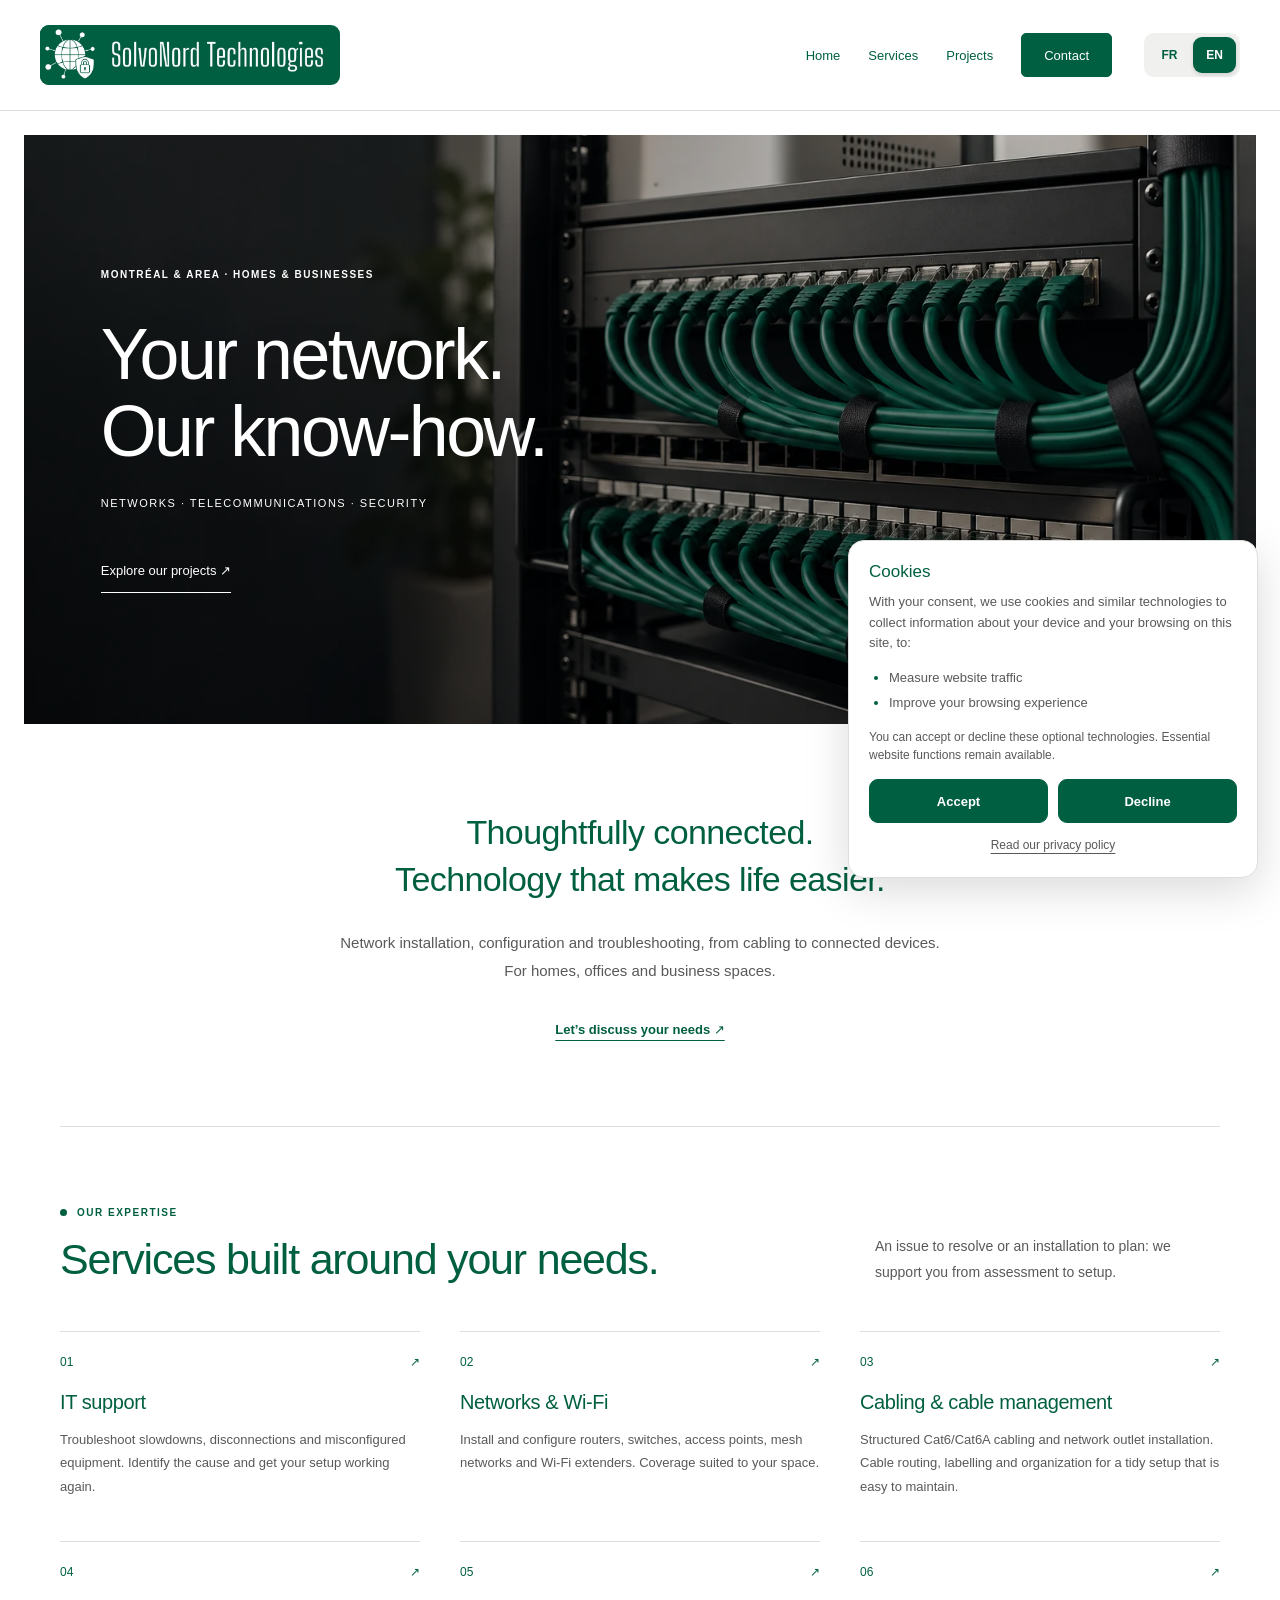
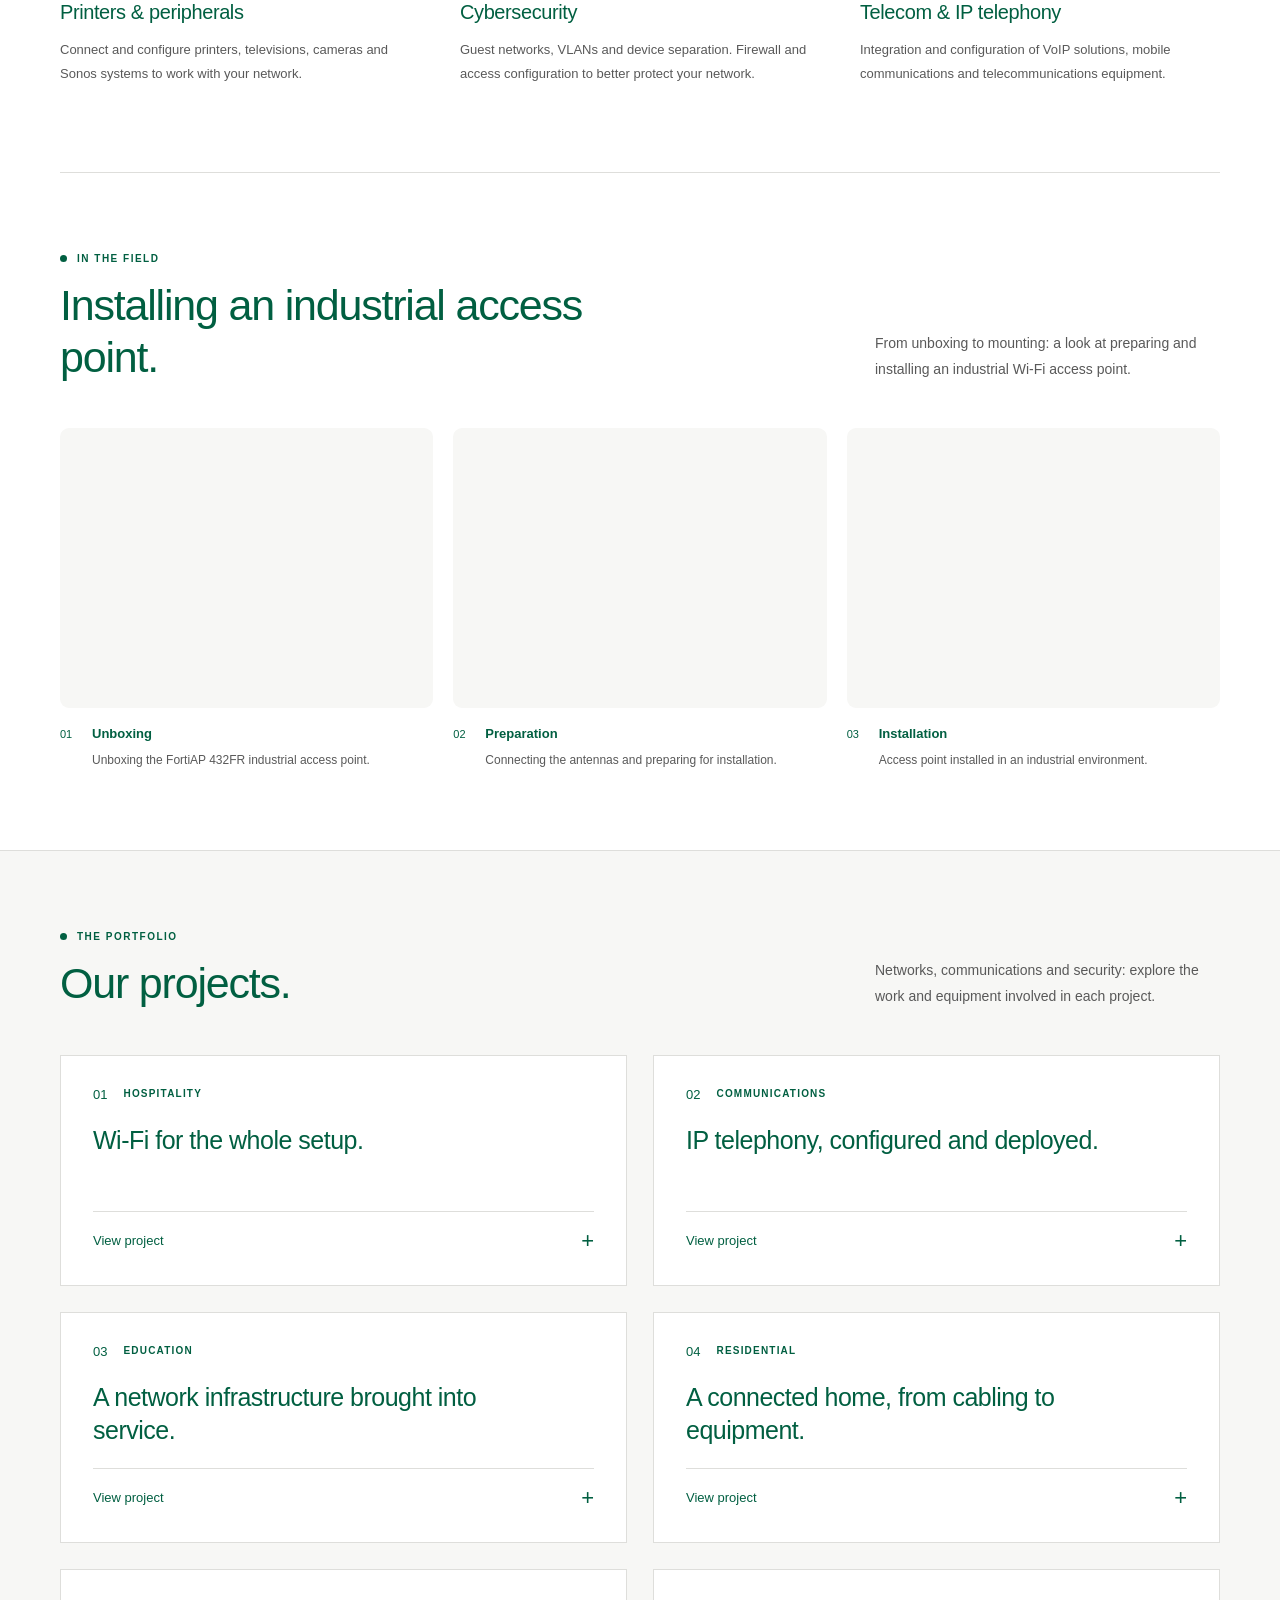
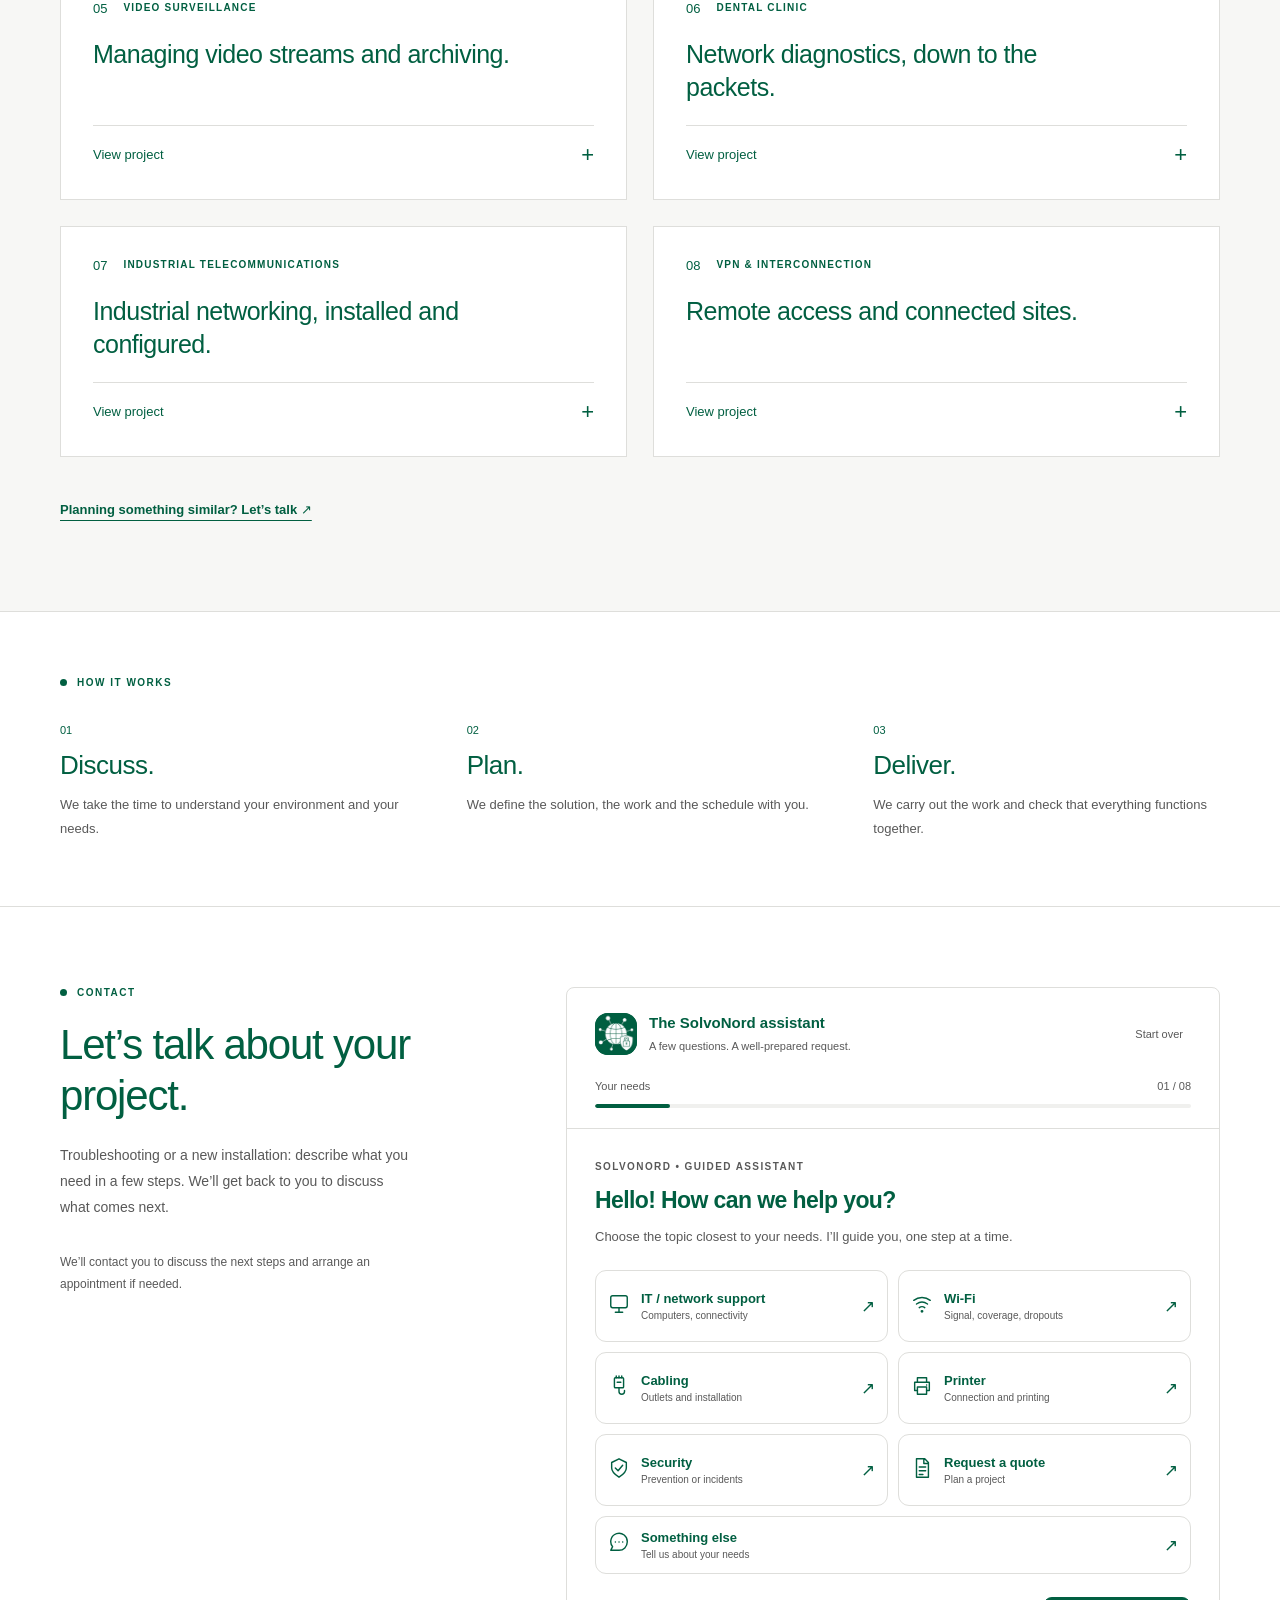
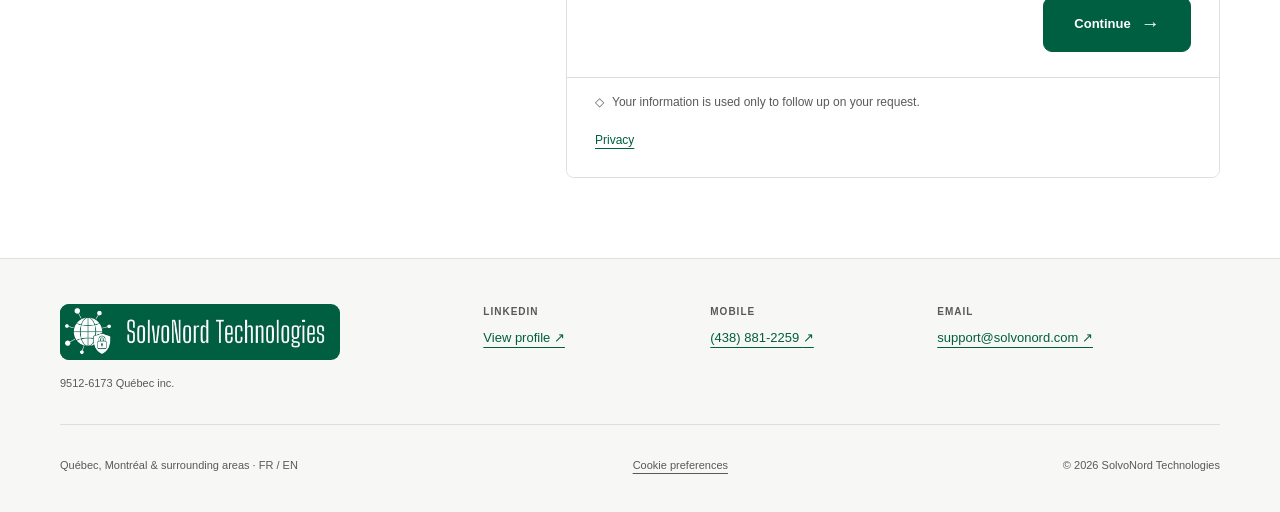
==== index.html @ 84801237 "Use professional contact email and separate industrial field gallery" ====
<!doctype html>
<html lang="fr">
<head>
  <meta charset="utf-8">
  <meta name="viewport" content="width=device-width,initial-scale=1">
  <meta name="google-site-verification" content="FS9iDZBuZJ645nv5tdWnY0nGZkaWifLpgVj2SHTzNkw">
  <meta name="referrer" content="strict-origin-when-cross-origin">
  <meta name="description" content="SolvoNord Technologies : dépannage TI, Wi-Fi, réseaux, câblage et cybersécurité pour particuliers et entreprises à Montréal et dans la région.">
  <meta property="og:title" content="SolvoNord Technologies | Réseaux, télécommunications et sécurité">
  <meta property="og:description" content="Découvrez nos services et nos réalisations, puis préparez votre demande avec notre assistant bilingue.">
  <meta property="og:type" content="website">
  <meta http-equiv="Content-Security-Policy" content="default-src 'self'; script-src 'self' https://static.cloudflareinsights.com/beacon.min.js https://www.googletagmanager.com; style-src 'self'; img-src 'self' blob: data: https://www.googletagmanager.com https://*.google-analytics.com; connect-src https://formspree.io https://formsubmit.co https://cloudflareinsights.com https://www.googletagmanager.com https://*.google-analytics.com; object-src 'none'; base-uri 'self'; form-action 'self' https://formspree.io https://formsubmit.co">
  <title>SolvoNord Technologies | Réseaux, télécommunications et sécurité</title>
  <link rel="icon" href="./assistant/mark.svg?v=20261013-approved" type="image/svg+xml">
  <link rel="stylesheet" href="./assistant/brand.css?v=20261013-unified">
  <link rel="stylesheet" href="./assistant/styles.css?v=20261013-clean-logo">
  <link rel="stylesheet" href="./site.css?v=20261014-field-contact">
  <link rel="stylesheet" href="./analytics.css?v=20261013-privacy">
  <script src="./assistant/config.js?v=20261014-field-contact" defer></script>
  <script src="./assistant/content.js?v=20261014-field-contact" defer></script>
  <script src="./site.js?v=20261014-field-contact" defer></script>
  <script src="./analytics.js?v=20261013-privacy" defer></script>
  <script src="./assistant/app.js?v=20261014-field-contact" defer></script>
</head>
<body class="portfolio-page">
  <a class="site-skip" href="#demande" data-site="skip">Aller à la demande d’aide</a>
  <header class="site-header">
    <div class="header-inner">
      <a class="brand" href="#accueil" aria-label="SolvoNord Technologies"><img class="brand-artwork" src="./assistant/solvonord-logo-horizontal.svg?v=20261013-green" alt="" width="600" height="120"></a>
      <nav class="site-nav" aria-label="Navigation principale / Main navigation"><a href="#accueil" data-site="navHome">Accueil</a><a href="#services" data-site="navServices">Services</a><a href="#projets" data-site="navProjects">Réalisations</a><a href="#demande" class="nav-request" data-site="navContact">Contact</a></nav>
      <nav class="language-picker" aria-label="Langue / Language"><button type="button" class="lang" data-lang="fr" lang="fr" aria-label="Français">FR</button><button type="button" class="lang" data-lang="en" lang="en" aria-label="English">EN</button></nav>
    </div>
  </header>
  <main>
    <section id="accueil" class="site-hero" aria-labelledby="hero-title">
      <img class="hero-image" src="./assets/network-hero.webp" alt="" width="1536" height="1024" fetchpriority="high">
      <div class="hero-copy">
        <span class="eyebrow" data-site="heroEyebrow">MONTRÉAL ET RÉGION · PARTICULIERS ET ENTREPRISES</span>
        <h1 id="hero-title"><span data-site="heroTitle">Votre réseau.</span><em data-site="heroAccent">Notre savoir-faire.</em></h1>
        <p class="hero-signature" data-site="heroSignature">RÉSEAUX · TÉLÉCOMMUNICATIONS · SÉCURITÉ</p>
        <a href="#projets" class="hero-link" data-site="heroPortfolio">Découvrir nos réalisations ↗</a>
      </div>
      <span class="hero-caption" data-site="heroIllustration">Visuel d’illustration</span>
    </section>
    <section class="intro-section site-container" aria-label="SolvoNord Technologies">
      <p class="intro-lead" data-site="introLead"></p>
      <p class="intro-description" data-site="heroDescription"></p>
      <a href="#demande" class="portfolio-link" data-site="heroRequest">Discutons de votre besoin ↗</a>
    </section>
    <section id="services" class="site-container content-section">
      <div class="section-intro"><div><span class="eyebrow" data-site="servicesEyebrow">NOS SERVICES</span><h2 data-site="servicesTitle">Les bons services.
Au bon endroit.</h2></div><p data-site="servicesIntro">Maison, bureau, commerce, restaurant ou Airbnb : nous adaptons le réseau à votre espace et à vos usages. Dépannage ponctuel, câblage ou nouvelle installation, définissons ensemble les travaux utiles.</p></div>
      <div id="service-cards" class="service-grid"></div>
    </section>
    <section id="sur-le-terrain" class="field-section site-container content-section" aria-labelledby="field-title">
      <div class="section-intro"><div><span class="eyebrow" data-site="fieldEyebrow">SUR LE TERRAIN</span><h2 id="field-title" data-site="fieldTitle">Installation d’un point d’accès industriel.</h2></div><p data-site="fieldIntro">Du déballage à la pose : un aperçu de la préparation et de l’installation d’un point d’accès Wi-Fi industriel.</p></div>
      <div id="field-photos" class="project-gallery-grid"></div>
    </section>
    <section id="projets" class="projects-section"><div class="site-container content-section">
      <div class="section-intro"><div><span class="eyebrow" data-site="projectsEyebrow">LE PORTFOLIO</span><h2 data-site="projectsTitle">Du concret, sur le terrain.</h2></div><p data-site="projectsIntro">Des réalisations en réseaux, télécommunications, vidéosurveillance et sécurité. De l’analyse du trafic à la mise en service des équipements, une expertise appliquée sur le terrain.</p></div>
      <div id="project-cards" class="project-grid"></div>
      <a href="#demande" class="portfolio-link project-cta" data-site="projectCta">Vous avez un projet similaire? Parlons-en ↗</a>
    </div></section>
    <section class="approach-section"><div class="site-container"><span class="eyebrow" data-site="approachEyebrow">COMMENT ÇA SE PASSE</span><div class="approach-grid"><div><span>01</span><h3 data-site="approach1Title">Comprendre votre besoin.</h3><p data-site="approach1Text">Un problème à résoudre ou un projet à préparer : décrivez votre environnement, vos usages et vos priorités.</p></div><div><span>02</span><h3 data-site="approach2Title">Définir la solution.</h3><p data-site="approach2Text">Nous précisons les travaux, les équipements et les disponibilités. Vous connaissez le périmètre avant de donner votre accord.</p></div><div><span>03</span><h3 data-site="approach3Title">Réaliser et vérifier.</h3><p data-site="approach3Text">Installation, configuration ou dépannage : nous réalisons l’intervention et vérifions le fonctionnement avec vous.</p></div></div></div></section>
    <section id="demande" class="site-container content-section request-layout">
      <aside class="request-intro"><span class="eyebrow" data-site="requestEyebrow">COMMENÇONS PAR VOTRE BESOIN</span><h2 data-site="requestTitle">Un problème à régler?
Un projet à concrétiser?</h2><p data-site="requestText">Décrivez-nous la situation. L’assistant vous aide à préparer une demande claire, puis nous vous contactons pour discuter de la suite.</p><p class="request-disclosure" data-site="requestDisclosure">Nous vous contacterons pour convenir de la suite et, au besoin, d’un rendez-vous.</p></aside>
          <section class="assistant" aria-labelledby="assistant-title">
      <div class="assistant-head"><div class="avatar" aria-hidden="true"><img src="./assistant/mark.svg?v=20261013-approved" alt="" width="42" height="42"></div><div><h2 id="assistant-title" data-t="assistantTitle"></h2><p data-t="assistantSub"></p></div><button type="button" id="reset" class="text-button" data-t="reset"></button></div>
      <div class="progress-area"><div class="progress-text"><span id="step-label"></span><span id="step-count"></span></div><progress id="progress" max="8" value="1"></progress></div>
      <div class="conversation">
        <div id="history"></div>
        <div class="bot-message"><span class="bot-label" data-t="botLabel"></span><h3 id="question" tabindex="-1"></h3><p id="hint"></p></div>
        <p id="status" role="status" class="status" hidden></p>
        <div id="submission-success" class="submission-success" role="region" aria-labelledby="question" hidden></div>
        <form id="intake" novalidate>
          <div class="honey" aria-hidden="true"><label for="website">Website</label><input id="website" name="_gotcha" type="text" autocomplete="off" tabindex="-1"></div>
          <div id="fields"></div>
          <p id="error" role="alert" class="error" hidden></p>
          <div id="navigation" class="navigation"><button id="back" type="button" class="secondary" data-t="back"></button><button id="next" type="submit" class="primary" data-t="next"></button></div>
        </form>
      </div>
      <div class="assistant-foot"><p class="assistant-foot-note"><span aria-hidden="true">◇</span><span data-t="safety"></span></p><div class="assistant-foot-links"><button type="button" id="privacy-button" data-t="privacy"></button></div></div>
    </section>

    </section>
  </main>
  <footer id="contact" class="site-footer"><div class="site-container">
    <div class="footer-main">
      <div class="footer-identity"><a class="brand brand-full" href="#accueil" aria-label="SolvoNord Technologies"><img class="brand-artwork" src="./assistant/solvonord-logo-horizontal.svg?v=20261013-green" alt="" width="600" height="120" loading="lazy"></a><span class="company-name">9512-6173 Québec inc.</span></div>
      <address class="footer-contacts">
        <a class="footer-contact" href="https://linkedin.com/in/abdoul-mazide-balde-05a909140" target="_blank" rel="noopener noreferrer"><span class="footer-label">LinkedIn</span><span class="footer-value" data-site="footerLinkedin">Voir le profil ↗</span></a>
        <a class="footer-contact" href="tel:+14388812259"><span class="footer-label" data-site="phoneLabel">Cellulaire</span><span class="footer-value">(438) 881-2259 <span aria-hidden="true">↗</span></span></a>
        <a class="footer-contact" href="mailto:support@solvonord.com"><span class="footer-label" data-site="emailLabel">Courriel</span><span class="footer-value">support@solvonord.com <span aria-hidden="true">↗</span></span></a>
      </address>
    </div>
    <div class="footer-meta"><span data-site="footerLocation">Québec, Montréal et environs · FR / EN</span><button type="button" class="analytics-settings" data-analytics-settings data-analytics-copy="settings">Préférences des cookies</button><span>© 2026 SolvoNord Technologies</span></div>
  </div></footer>
    <dialog id="privacy-dialog" aria-labelledby="privacy-title"><div class="dialog-inner"><h2 id="privacy-title" tabindex="-1" autofocus data-t="privacyTitle"></h2><p data-t="privacyBody"></p><p data-t="privacyPhotos"></p><p data-t="privacyService"></p><p data-t="privacyAnalytics"></p><div class="analytics-info"><h3 data-analytics-copy="policyTitle"></h3><p data-analytics-copy="definition"></p><p data-analytics-copy="detail"></p><p data-analytics-copy="preference"></p><p data-analytics-copy="storage"></p><p><a href="https://policies.google.com/technologies/partner-sites" target="_blank" rel="noopener noreferrer" data-analytics-copy="learn"></a></p><p id="analytics-preference-status"></p><button type="button" class="analytics-settings" data-analytics-settings data-analytics-copy="settings"></button></div><p><span data-t="privacyContactIntro"></span> <a href="mailto:support@solvonord.com" data-t="privacyContactLink"></a>.</p><form method="dialog"><button class="primary" data-t="close"></button></form></div></dialog>
  <section id="analytics-choice" class="analytics-choice" aria-labelledby="analytics-choice-title" hidden><h2 id="analytics-choice-title" tabindex="-1" data-analytics-copy="title"></h2><p data-analytics-copy="text"></p><ul><li data-analytics-copy="purposeTraffic"></li><li data-analytics-copy="purposeExperience"></li></ul><p class="analytics-essential" data-analytics-copy="essential"></p><div class="analytics-actions"><button type="button" id="analytics-accept" data-analytics-copy="accept"></button><button type="button" id="analytics-decline" data-analytics-copy="decline"></button></div><button type="button" class="analytics-more" data-analytics-details data-analytics-copy="more"></button></section>
  <dialog id="project-photo-dialog" class="photo-dialog" aria-labelledby="photo-dialog-title">
    <div class="photo-toolbar"><h2 id="photo-dialog-title"></h2><button id="photo-close" type="button" class="secondary" autofocus data-site="photoClose">Fermer</button></div>
    <figure class="photo-view"><img id="photo-view-image" alt=""><figcaption id="photo-view-caption" aria-live="polite"></figcaption></figure>
    <div class="photo-controls"><button id="photo-previous" type="button" class="secondary"><span aria-hidden="true">←</span><span data-site="photoPrevious">Photo précédente</span></button><span id="photo-position"></span><button id="photo-next" type="button" class="secondary"><span data-site="photoNext">Photo suivante</span><span aria-hidden="true">→</span></button></div>
  </dialog>
  <dialog id="reset-dialog" aria-labelledby="reset-title"><div class="dialog-inner"><h2 id="reset-title" data-t="resetTitle"></h2><p data-t="resetBody"></p><div class="navigation"><button id="cancel-reset" class="secondary" data-t="cancel"></button><button id="confirm-reset" class="primary" data-t="erase"></button></div></div></dialog>
  <noscript><p>JavaScript est nécessaire pour l’assistant. / The assistant requires JavaScript. <a href="mailto:support@solvonord.com">support@solvonord.com</a></p></noscript>
  <!-- Public Web Analytics site identifier; not an API key. No form events are tracked. -->
  <script type="module" src="https://static.cloudflareinsights.com/beacon.min.js" data-cf-beacon='{"token":"0617530c085b4f9b97e6f3a32222e96b","spa":false}'></script>
</body>
</html>
---- assistant/brand.css ----
/* SolvoNord's shared palette. All solid brand accents use this one green. */
:root,:host {
  --brand: #015f41;
  --ink: var(--brand);
  --accent: #fff;
  --on-brand: #fff;
  --paper: #f7f7f5;
  --surface: #fff;
  --surface-soft: #f0f0ee;
  --muted: #595959;
  --line: #dededb;
  --field-border: #8b8b86;
  --line-on-brand: rgb(255 255 255 / 28%);
  --danger: #a32222;
}
---- assistant/styles.css ----
@charset "UTF-8";
:root{color-scheme:light;font-family:Inter,"Segoe UI",Arial,sans-serif;color:var(--ink);background:var(--paper);font-synthesis:none}
*{box-sizing:border-box}body{margin:0}button,input,textarea,select{font:inherit}button,a,input,textarea,select{-webkit-tap-highlight-color:transparent}button{cursor:pointer}button:disabled{cursor:not-allowed;opacity:.62}a{color:inherit;text-underline-offset:4px}button:focus-visible,a:focus-visible,input:focus-visible,textarea:focus-visible,select:focus-visible,summary:focus-visible{outline:3px solid var(--brand);outline-offset:4px}button{touch-action:manipulation}button,input,select{min-height:44px}button{border-radius:9px}p{line-height:1.65}.skip{position:fixed;top:-100px;left:12px;background:white;padding:14px;z-index:99}.skip:focus{top:10px}.topbar{max-width:1320px;margin:auto;padding:27px 44px;display:flex;align-items:center;justify-content:space-between;border-bottom:1px solid var(--line)}.brand{display:flex;gap:10px;text-decoration:none;font-size:24px;font-weight:750;line-height:1}.brand-light{font-weight:450}.brand small{display:block;font-size:9px;letter-spacing:3.3px;margin-top:7px;font-weight:600}.top-actions{display:flex;align-items:center;gap:24px}.demo-label{font-size:11px;letter-spacing:1.2px;text-transform:uppercase;color:var(--muted)}nav{display:flex;gap:2px;padding:4px;background:var(--surface-soft);border-radius:10px}.lang{background:none;border:0;min-width:43px;min-height:36px;font-size:12px;font-weight:700}.lang[aria-pressed=true]{background:var(--ink);color:white;box-shadow:0 2px 4px #00000022}.layout{max-width:1220px;display:grid;grid-template-columns:.86fr 1.14fr;gap:86px;margin:66px auto 60px;padding:0 34px;align-items:start}.intro{padding-top:24px;position:sticky;top:36px}.eyebrow{display:flex;align-items:center;gap:10px;font-size:11px;font-weight:750;letter-spacing:1.8px;text-transform:uppercase}.eyebrow:before{content:"";width:7px;height:7px;border-radius:50%;background:var(--brand)}h1{font-size:clamp(38px,4.4vw,60px);line-height:1.08;font-weight:540;letter-spacing:-2.7px;margin:26px 0 24px;max-width:470px}.lead{font-size:16px;color:var(--muted);max-width:370px;margin:0 0 34px}.process{margin:24px 0 34px}.process>div{display:flex;align-items:center;gap:14px;margin:15px 0}.process span{font-size:11px;font-weight:650;border:1px solid var(--line);width:29px;height:29px;border-radius:50%;display:grid;place-items:center}.process p{margin:0;font-size:14px}.contact-card{display:flex;gap:15px;align-items:center;border-top:1px solid var(--line);padding-top:26px;max-width:345px}.contact-card strong{display:block;font-size:13px;font-weight:600;margin-bottom:8px}.contact-card a{font-size:15px}.mail-symbol{font-size:25px;background:var(--surface-soft);width:45px;height:45px;display:grid;place-items:center;border-radius:11px}.intro-foot{font-size:12px;color:var(--muted);max-width:350px;margin-top:30px}.assistant{background:#fff;border:1px solid var(--line);border-radius:20px;box-shadow:0 18px 56px #00000014;min-width:0;overflow:hidden}.assistant-head{display:flex;gap:12px;padding:24px 28px;align-items:center}.avatar{background:var(--ink);color:var(--accent);width:42px;height:42px;flex-shrink:0;border-radius:13px;display:grid;place-items:center;font-size:22px;position:relative}.assistant-head h2{font-size:15px;margin:0 0 4px;font-weight:650}.assistant-head p{font-size:11px;color:var(--muted);margin:0}.text-button{background:none;border:0;padding:8px;color:var(--muted);font-size:11px;margin-left:auto;white-space:nowrap}.text-button:hover{text-decoration:underline}.progress-area{padding:0 28px 20px;border-bottom:1px solid var(--line)}.progress-text{display:flex;justify-content:space-between;gap:15px;font-size:11px;color:var(--muted);margin-bottom:12px}progress{display:block;width:100%;height:4px;border:0;background:var(--surface-soft);border-radius:10px;overflow:hidden}progress::-webkit-progress-bar{background:var(--surface-soft)}progress::-webkit-progress-value{background:var(--brand);border-radius:10px}progress::-moz-progress-bar{background:var(--brand)}.conversation{padding:27px 28px 25px}.bot-label{font-size:10px;font-weight:750;letter-spacing:1.4px;text-transform:uppercase;color:var(--muted)}.bot-message h3{font-size:23px;letter-spacing:-.6px;line-height:1.28;font-weight:600;margin:12px 0 10px}.bot-message h3:focus{outline:none}.bot-message p{font-size:13px;color:var(--muted);margin:0 0 23px;white-space:pre-line}.services{display:grid;grid-template-columns:1fr 1fr;gap:10px}.service{display:flex;align-items:center;text-align:left;gap:11px;padding:13px 12px;border:1px solid var(--line);background:#fff;min-height:72px;border-radius:11px;color:var(--ink);transition:background .15s,border-color .15s}.service:hover{background:var(--surface);border-color:var(--brand)}.service[aria-pressed=true]{border-color:var(--brand);background:var(--surface-soft);box-shadow:inset 0 0 0 1px var(--brand)}.service:last-child{grid-column:1/-1;min-height:54px}.service svg{width:22px;height:22px;flex-shrink:0;stroke:currentColor;stroke-width:1.55;fill:none;stroke-linecap:round;stroke-linejoin:round}.service strong{display:block;font-size:13px;font-weight:620}.service small{font-size:10px;color:var(--muted);display:block;margin-top:4px}.service .arrow{margin-left:auto;font-size:17px;color:var(--brand)}.navigation{display:flex;gap:12px;margin-top:23px;justify-content:space-between}.primary,.secondary{padding:13px 19px;font-size:13px;font-weight:650;border:1px solid var(--ink);display:inline-flex;align-items:center;justify-content:center;text-decoration:none;gap:10px;min-height:46px;line-height:1.4}.primary{background:var(--ink);color:white}.primary:hover{background:var(--brand)}.secondary{background:white;color:var(--ink);border-color:var(--line)}.secondary:hover{background:var(--surface)}#next{margin-left:auto;min-width:148px}#next:after{content:"→";font-size:19px}#back:before{content:"←"}#back[hidden]{display:none}.assistant-foot{background:var(--surface);border-top:1px solid var(--line);display:flex;align-items:center;gap:8px;flex-wrap:wrap;padding:15px 28px;font-size:10px;color:var(--muted);line-height:1.5}.page-footer{max-width:1232px;margin:0 auto;padding:24px 34px;border-top:1px solid var(--line);display:flex;gap:22px;flex-wrap:wrap;justify-content:space-between;font-size:11px;color:var(--muted)}.field{display:block;margin:0 0 20px}.field>span,.field>label{display:block;font-size:13px;font-weight:600;margin-bottom:8px}.field input,.field textarea,.field select{display:block;width:100%;border:1px solid var(--field-border);border-radius:8px;padding:12px;background:#fff;color:var(--ink);font-size:14px;line-height:1.5}.field textarea{resize:vertical;min-height:116px}.field input::placeholder,.field textarea::placeholder{color:var(--muted)}.field small{display:block;color:var(--muted);font-size:11px;line-height:1.5;margin-top:6px}.field [aria-invalid=true]{border:2px solid var(--danger)}.two-col{display:grid;grid-template-columns:1fr 1fr;gap:14px}.note{background:var(--surface-soft);padding:13px 15px;font-size:12px;line-height:1.6;border-radius:9px;margin:16px 0}.error{color:var(--danger);font-size:13px;line-height:1.6;background:#fff1ef;padding:12px;border-radius:7px}.status{background:var(--surface-soft);padding:14px;border-radius:9px;font-size:13px;white-space:pre-line}.history-details{margin-bottom:23px;border-bottom:1px solid var(--line);padding-bottom:14px}.history-details summary{cursor:pointer;font-size:12px;color:var(--muted);min-height:30px}.history-entry{font-size:12px;line-height:1.5;overflow-wrap:anywhere;background:var(--surface);padding:10px 12px;border-radius:9px;margin-top:8px}.history-entry strong{display:block;font-size:10px;letter-spacing:.5px;text-transform:uppercase;margin-bottom:3px}.check{display:flex;align-items:flex-start;gap:11px;font-size:12px;line-height:1.6;margin:18px 0}.check input{width:18px;height:18px;min-height:18px;flex-shrink:0;accent-color:var(--ink);margin:3px 0 0}.review-actions{display:grid;gap:10px}.review-actions button{width:100%}.review-actions .small-actions{display:grid;grid-template-columns:1fr 1fr;gap:10px}.review-text{min-height:290px!important;font-size:12px!important}.photos{display:flex;gap:12px;flex-wrap:wrap;margin-bottom:18px}.photo{position:relative;width:100px;margin:0}.photo img{width:100px;height:78px;object-fit:cover;border-radius:7px}.photo figcaption{overflow-wrap:anywhere;font-size:10px}.photo button{font-size:11px;width:100%;min-height:30px;background:white;border:1px solid var(--line);margin-top:5px}.honey{display:none!important}dialog{border:1px solid var(--line);border-radius:17px;max-width:540px;width:calc(100% - 32px);padding:0;color:var(--ink);box-shadow:0 24px 70px #0003}dialog::backdrop{background:#00000070}.dialog-inner{padding:28px}.dialog-inner h2{font-size:24px;letter-spacing:-.5px}.dialog-inner p{font-size:14px}.dialog-inner form{margin-top:24px}.embedded .topbar,.embedded .intro,.embedded .page-footer{display:none}.embedded .layout{display:block;max-width:none;margin:0;padding:0}.embedded .assistant{border:0;border-radius:0;box-shadow:none}.embedded .assistant-head{padding-top:18px}.embedded .conversation{padding-top:22px}[hidden]{display:none!important}
@media(max-width:1000px){.layout{gap:40px;margin-top:44px;grid-template-columns:.82fr 1.18fr}.topbar{padding:24px 34px}h1{font-size:45px}.assistant-head,.conversation{padding-left:22px;padding-right:22px}.progress-area{padding-left:22px;padding-right:22px}}
@media(max-width:760px){.topbar{padding:20px}.demo-label{display:none}.layout{display:block;margin:30px auto;padding:0 18px;max-width:620px}.intro{position:static;padding:0}.eyebrow{font-size:10px}h1{font-size:39px;letter-spacing:-1.8px;max-width:420px;margin:18px 0 14px}.lead{font-size:14px;max-width:100%;margin-bottom:22px}.process,.intro-foot{display:none}.contact-card{border:0;padding:0;margin:0 0 26px;max-width:100%}.contact-card strong{font-size:11px}.contact-card a{font-size:13px}.mail-symbol{width:36px;height:36px;font-size:22px}.assistant{border-radius:15px}.assistant-head{padding:20px}.conversation{padding:23px 20px}.assistant-foot{padding:13px 20px}.page-footer{padding:22px 20px;gap:15px;font-size:10px}.bot-message h3{font-size:22px}.services{gap:8px}.service{padding:12px 10px;gap:9px}.service strong{font-size:12px}.service small{font-size:10px}.service .arrow{display:none}.top-actions{gap:8px}}
@media(max-width:370px){.two-col{grid-template-columns:1fr;gap:0}.service{gap:6px;padding:10px 7px}.service svg{width:18px}.assistant-head{gap:8px}.text-button{font-size:10px}.conversation{padding:20px 15px}.assistant-head h2{font-size:14px}}
.embedded .topbar{display:flex;padding:8px 20px;justify-content:flex-end;border-bottom:1px solid var(--line)}.embedded .topbar .brand,.embedded .topbar .demo-label{display:none}.embedded .lang{min-height:36px}
.assistant-foot{font-size:12px}
@media(prefers-reduced-motion:reduce){*,*::before,*::after{scroll-behavior:auto!important;transition:none!important}}

/* Submission receipt stays separate from the editable form. */
.submission-success{border:1px solid var(--line);background:var(--surface-soft);border-radius:14px;padding:24px;overflow-wrap:anywhere}.success-mark{display:grid;place-items:center;width:54px;height:54px;border-radius:50%;background:var(--brand);color:#fff;font-size:30px;margin-bottom:18px}.success-message{font-size:16px;font-weight:600;line-height:1.6}.success-detail,.success-photos{font-size:13px;line-height:1.7}.request-reference{display:flex;flex-direction:column;gap:5px;background:#fff;border:1px solid var(--line);border-radius:8px;padding:13px;font-size:12px}.request-reference strong{font-size:16px;letter-spacing:.4px}.submitted-summary{margin:22px 0;font-size:13px}.submitted-summary summary{cursor:pointer;min-height:36px}.submitted-summary pre{white-space:pre-wrap;overflow-wrap:anywhere;font:inherit;background:white;padding:14px;border-radius:8px}.status-uncertain{background:#fff4dc;color:#664b10}#status{scroll-margin-top:170px}.success-photos .secondary,#new-request{width:100%}.success-photos{margin:18px 0}.submission-success .note{background:#fff}button:disabled{cursor:default;opacity:.65}
.summary-utilities{font-size:12px;margin-top:8px}.summary-utilities>summary{cursor:pointer;padding:10px 0;color:var(--muted)}.summary-utilities .small-actions{margin-top:8px}

/* Keep contact links on one shared baseline with equal touch targets. */
.assistant-foot{display:block;font-size:12px}.assistant-foot-note{display:flex;align-items:flex-start;gap:8px;margin:0;line-height:1.6}.assistant-foot-note>span:first-child{flex-shrink:0}.assistant-foot-links{display:flex;align-items:center;flex-wrap:wrap;column-gap:22px;margin-top:6px}.assistant-foot-links>a,.assistant-foot-links>button{display:inline-flex;align-items:center;justify-content:flex-start;min-height:44px;margin:0;padding:0;border:0;border-radius:0;background:none;color:var(--ink);font:inherit;line-height:1.5;text-decoration:underline;text-decoration-thickness:1px;text-underline-offset:4px}


/* Owner-supplied globe and shield artwork. The source pixels stay intact. */
.brand{align-items:center;flex-shrink:0}.brand .brand-artwork{display:block;width:280px;height:auto;max-width:100%;border-radius:9px}.avatar img{display:block;width:42px;height:42px;border-radius:13px}.receipt-header .brand .brand-artwork{width:280px;height:auto}
@media(max-width:600px){.brand .brand-artwork,.receipt-header .brand .brand-artwork{width:200px}.topbar{flex-wrap:wrap;gap:16px}.topbar .top-actions{margin-left:auto}}
@media(max-width:360px){.brand .brand-artwork,.receipt-header .brand .brand-artwork{width:172px}}

/* Preserve one green in normal, selected, focused and hover states. */
.lang{color:var(--brand)}.lang[aria-pressed=true]{color:var(--on-brand)}
.primary:disabled,.analytics-actions button:disabled{opacity:1;background:var(--surface-soft);color:var(--muted);border-color:var(--line);box-shadow:none}
@media(hover:hover){.primary:not(:disabled):hover,.analytics-actions button:not(:disabled):hover{background:var(--brand);box-shadow:0 0 0 2px var(--surface),0 0 0 4px var(--brand)}}
---- site.css ----
@charset "UTF-8";
/* A quieter, editorial layout. The shared brand palette remains in brand.css. */
html{scroll-behavior:smooth;scroll-padding-top:125px}
.portfolio-page{background:var(--surface);color:var(--brand)}
.site-container{width:min(1160px,calc(100% - 80px));margin-inline:auto}
.site-header{position:sticky;top:0;z-index:10;background:var(--surface);border-bottom:1px solid var(--line)}
.header-inner{display:flex;align-items:center;gap:32px;max-width:1440px;margin:auto;padding:25px 40px}
.site-header .brand{margin-right:auto;flex-shrink:0}
.site-header .brand-artwork{width:300px}
.site-nav{display:flex;align-items:center;gap:28px;background:none;padding:0}
.site-nav a{display:inline-flex;align-items:center;min-height:44px;font-size:13px;font-weight:500;text-decoration:none;white-space:nowrap}
.site-nav a:hover{text-decoration:underline;text-underline-offset:6px}
.site-nav .nav-request{background:var(--brand);color:var(--on-brand);border:1px solid var(--brand);padding:10px 22px;border-radius:5px}
.language-picker{flex-shrink:0}
.site-skip{position:fixed;top:0;left:20px;clip-path:inset(100%);width:1px;height:1px;overflow:hidden;z-index:150}
.site-skip:focus{clip-path:none;width:auto;height:auto;background:var(--surface);padding:15px}

.site-hero{position:relative;isolation:isolate;display:flex;align-items:center;min-height:clamp(500px,46vw,690px);width:min(1440px,calc(100% - 48px));margin:24px auto 0;background:var(--brand);overflow:hidden;color:var(--on-brand)}
.hero-image{position:absolute;inset:0;width:100%;height:100%;object-fit:cover;object-position:center 48%;z-index:-2}
.site-hero::after{content:"";position:absolute;inset:0;z-index:-1;background:linear-gradient(90deg,rgb(0 0 0 / 58%),rgb(0 0 0 / 22%) 65%,rgb(0 0 0 / 6%))}
.hero-copy{padding:76px clamp(30px,6vw,90px);width:100%}
.hero-copy .eyebrow{color:var(--on-brand);font-size:10px;letter-spacing:1.7px;line-height:1.8}
.hero-copy .eyebrow::before{display:none}
.hero-copy h1{font-size:clamp(46px,5.6vw,78px);line-height:1.08;letter-spacing:-2.5px;font-weight:400;margin:32px 0 24px;max-width:850px;color:var(--on-brand)}
.hero-copy h1 span,.hero-copy h1 em{display:block;font-style:normal}
.hero-signature{font-size:11px;letter-spacing:1.5px;margin:0 0 35px;line-height:1.8}
.hero-link{display:inline-flex;align-items:center;min-height:44px;color:var(--on-brand);font-size:13px;text-decoration:none;border-bottom:1px solid var(--on-brand)}
.hero-link:hover{text-decoration:underline;text-underline-offset:5px}
.hero-caption{position:absolute;bottom:15px;right:20px;font-size:10px;letter-spacing:.4px;color:white;background:rgb(0 0 0 / 55%);padding:3px 7px;border-radius:3px}
.hero-copy a:focus-visible{outline-color:white}
.intro-section{text-align:center;padding:85px 0 75px;max-width:780px}
.intro-lead{font-size:clamp(25px,3vw,34px);line-height:1.4;letter-spacing:-.6px;white-space:pre-line;margin:0 0 25px}
.intro-description{font-size:15px;line-height:1.85;color:var(--muted);max-width:620px;margin:0 auto 23px}
.portfolio-link{display:inline-flex;align-items:center;min-height:44px;font-size:13px;font-weight:600;text-underline-offset:6px}

.content-section{padding-block:80px}
.portfolio-page h2{font-size:clamp(32px,3.5vw,43px);font-weight:400;line-height:1.2;letter-spacing:-1.2px;margin:16px 0 0}
.section-intro{display:flex;justify-content:space-between;gap:55px;align-items:end;margin-bottom:45px}
.section-intro>div{max-width:620px}
.section-intro>p{font-size:14px;line-height:1.85;color:var(--muted);max-width:345px;margin:0}
.portfolio-page .eyebrow{font-size:10px;font-weight:600;letter-spacing:1.5px}
#services{border-top:1px solid var(--line)}
.service-grid{display:grid;grid-template-columns:repeat(3,minmax(0,1fr));column-gap:40px;row-gap:36px}
.site-service{display:block;min-width:0;text-decoration:none;border-top:1px solid var(--line);padding:23px 0 7px}
.site-service-head{display:flex;align-items:center;justify-content:space-between;font-size:12px}
.site-service h3{font-size:20px;font-weight:500;line-height:1.35;letter-spacing:-.4px;margin:20px 0 12px}
.site-service p{font-size:13px;color:var(--muted);line-height:1.8;margin:0}
.site-service:hover{border-top-color:var(--brand)}
.site-service:hover h3{text-decoration:underline;text-decoration-thickness:1px;text-underline-offset:5px}

.projects-section{background:var(--paper);border-block:1px solid var(--line)}
.project-grid{display:grid;grid-template-columns:repeat(2,minmax(0,1fr));gap:26px;align-items:start}
.project-item{background:var(--surface);border:1px solid var(--line);padding:30px 32px;min-width:0;scroll-margin-top:135px}
.project-top{display:flex;align-items:center;gap:16px}
.project-number{font-size:13px;font-variant-numeric:tabular-nums}
.project-sector{font-size:10px;font-weight:600;letter-spacing:1.2px;line-height:1.6}
.project-item h3{font-size:25px;font-weight:400;line-height:1.3;letter-spacing:-.5px;margin:22px 0;min-height:65px;max-width:440px}
.project-details{font-size:13px}
.project-toggle{display:flex;align-items:center;justify-content:space-between;gap:20px;min-height:44px;cursor:pointer;list-style:none;border-top:1px solid var(--line);padding-top:14px}
.project-toggle::-webkit-details-marker{display:none}
.project-toggle:hover .when-closed,.project-toggle:hover .when-open{text-decoration:underline;text-underline-offset:4px}
.project-toggle:focus-visible{outline:2px solid var(--brand);outline-offset:5px}
.project-plus{font-size:22px;font-weight:300;transition:transform .15s}
.when-open{display:none}
.project-details[open] .when-open{display:inline}
.project-details[open] .when-closed{display:none}
.project-details[open] .project-plus{transform:rotate(45deg)}
.project-body>p{font-size:13px;color:var(--muted);line-height:1.85;margin:20px 0}
.project-tags{display:flex;flex-wrap:wrap;gap:7px}
.project-tags span{font-size:10px;line-height:1.5;background:var(--paper);border:1px solid var(--line);padding:5px 9px}
.project-cta{margin-top:30px}

/* General field gallery, independent of project case studies. */
.field-section{border-top:1px solid var(--line);scroll-margin-top:16px}
.photo-thumbnail{display:block;position:relative;width:100%;padding:0;border:0;background:var(--paper);color:var(--on-brand);overflow:hidden;cursor:zoom-in}
.project-gallery-grid{display:grid;grid-template-columns:repeat(3,minmax(0,1fr));gap:20px;align-items:start}
.project-photo{min-width:0;margin:0}
.photo-thumbnail>img{display:block;width:100%;height:280px;object-fit:contain}
.photo-thumbnail:focus-visible{outline:3px solid var(--brand);outline-offset:4px}
.project-photo figcaption{display:grid;grid-template-columns:24px 1fr;gap:6px 8px;padding-top:15px;font-size:13px;line-height:1.65}
.photo-step{font-size:11px;padding-top:2px}.project-photo strong{font-weight:600}.photo-description{grid-column:2;color:var(--muted);font-size:12px}
.photo-dialog{width:min(1120px,calc(100% - 32px));max-width:none;max-height:calc(100dvh - 32px);padding:22px;border-radius:10px;overflow:auto;background:var(--surface)}
.photo-dialog[open]{display:flex;flex-direction:column;gap:16px}
.photo-toolbar{display:flex;align-items:center;justify-content:space-between;gap:20px}
.portfolio-page .photo-toolbar h2{font-size:19px;letter-spacing:-.4px;line-height:1.35;margin:0}
.photo-toolbar button{flex-shrink:0;min-height:44px}
.photo-view{margin:0;min-height:0}
.photo-view>img{display:block;width:100%;height:min(62dvh,690px);object-fit:contain;background:var(--paper)}
.photo-view figcaption{font-size:13px;line-height:1.65;color:var(--muted);padding-top:12px}
.photo-controls{display:flex;align-items:center;justify-content:space-between;gap:14px}
.photo-controls button{display:flex;align-items:center;gap:10px;font-size:12px;min-height:44px}
#photo-position{font-size:12px;white-space:nowrap}
@media(max-width:800px){.photo-thumbnail>img{height:240px}.project-gallery-grid{gap:14px}.photo-dialog{padding:16px}.portfolio-page .photo-toolbar h2{font-size:16px}.photo-controls button{gap:7px;padding:10px}}
@media(max-width:600px){.project-gallery-grid{grid-template-columns:1fr;gap:25px}.photo-thumbnail>img{height:300px}.photo-dialog{width:calc(100% - 20px);max-height:calc(100dvh - 20px);padding:12px}.photo-toolbar{align-items:start;gap:10px}.photo-view>img{height:52dvh}.photo-controls{gap:8px}.photo-controls button{font-size:11px;padding:8px}.photo-controls button span[aria-hidden]{display:none}.photo-view figcaption{font-size:12px}}

.approach-section{padding:65px 0;border-bottom:1px solid var(--line);background:var(--surface)}
.approach-grid{display:grid;grid-template-columns:repeat(3,minmax(0,1fr));gap:60px;margin-top:32px}
.approach-grid>div>span{font-size:11px}
.approach-grid h3{font-size:26px;font-weight:400;margin:12px 0;letter-spacing:-.5px}
.approach-grid p{font-size:13px;line-height:1.85;color:var(--muted);margin:0}

.request-layout{display:grid;grid-template-columns:minmax(0,.8fr) minmax(0,1.2fr);gap:70px;align-items:start}
.request-intro{position:sticky;top:135px}
.request-intro h2{font-size:42px;line-height:1.2;margin:22px 0;max-width:390px}
.request-intro>p{font-size:14px;line-height:1.85;color:var(--muted);max-width:350px}
.request-intro .request-disclosure{font-size:12px;margin-top:30px}
.portfolio-page .assistant{border-radius:8px;box-shadow:none;scroll-margin-top:130px}
.portfolio-page .assistant h2{font-size:15px;font-weight:600;letter-spacing:0;line-height:1.3;margin:0 0 4px}
.portfolio-page .assistant-head,.portfolio-page #question{scroll-margin-top:145px}
.portfolio-page .dialog-inner h2{font-size:24px;letter-spacing:-.5px}
.delivery-help{font-size:12px;color:var(--muted);line-height:1.7;margin:2px 0 12px}
.review-actions .delivery-primary{order:-2}
.review-actions .delivery-note{order:-1}

.site-footer{background:var(--paper);border-top:1px solid var(--line);padding:45px 0 25px;color:var(--muted)}
.footer-main{display:grid;grid-template-columns:minmax(230px,1fr) minmax(0,2fr);gap:55px;align-items:start}
.footer-identity{display:flex;flex-direction:column;align-items:flex-start;gap:15px}
.footer-identity .brand{max-width:100%;font-size:20px}
.footer-identity .brand .brand-artwork{width:280px;height:auto;border-radius:9px}
.company-name{font-size:11px;line-height:1.6}
.footer-contacts{display:grid;grid-template-columns:1fr 1fr 1.4fr;gap:25px;margin:0;font-style:normal}
.footer-contact{display:flex;flex-direction:column;align-items:flex-start;gap:9px;min-height:60px;text-decoration:none;min-width:0}
.footer-label{font-size:10px;font-weight:600;letter-spacing:1px;text-transform:uppercase;line-height:1.5}
.footer-value{font-size:13px;line-height:1.6;color:var(--brand);text-decoration:underline;text-underline-offset:5px;white-space:nowrap}
.footer-contact:hover .footer-value{text-decoration-thickness:2px}
.footer-meta{display:flex;justify-content:space-between;align-items:baseline;flex-wrap:wrap;gap:12px 25px;border-top:1px solid var(--line);margin-top:32px;padding-top:18px;font-size:11px;line-height:1.7}
@media(hover:hover){.site-nav .nav-request:hover{background:var(--brand);box-shadow:0 0 0 2px white,0 0 0 4px var(--brand)}}

@media(max-width:1100px){
  .header-inner{gap:22px;padding:22px 30px}.site-header .brand-artwork{width:260px}.site-nav{gap:20px}
  .site-container{width:calc(100% - 60px)}.section-intro{gap:40px}.service-grid{column-gap:30px}
  .request-layout{gap:40px;grid-template-columns:minmax(0,.7fr) minmax(0,1.3fr)}
  .footer-main{grid-template-columns:1fr;gap:30px}.footer-contacts{max-width:800px}
}
@media(max-width:800px){
  html{scroll-padding-top:150px}.header-inner{display:grid;grid-template-columns:minmax(0,1fr) auto;gap:14px;padding:18px 22px}
  .site-header .brand-artwork{width:240px;max-width:100%}.site-header .brand{order:0;margin-right:0;min-width:0}.language-picker{order:1}
  .site-nav{order:2;grid-column:1/-1;justify-content:space-between;gap:14px}.site-nav a{font-size:12px;min-height:40px}.site-nav .nav-request{padding:7px 18px}
  .site-hero{width:calc(100% - 32px);margin-top:16px;min-height:480px}.hero-copy{padding:60px 35px}
  .hero-copy h1{font-size:clamp(40px,7.2vw,60px);letter-spacing:-1.5px}.hero-copy .eyebrow{max-width:310px;font-size:9px}
  .intro-section{padding:60px 0}.intro-description{font-size:14px}.intro-lead{font-size:28px}
  .content-section{padding-block:60px}.section-intro{display:block;margin-bottom:30px}.section-intro>p{max-width:580px;margin-top:22px}
  .service-grid{grid-template-columns:repeat(2,minmax(0,1fr));gap:30px}.site-service h3{font-size:19px}
  .project-grid{gap:20px}.project-item{padding:25px}.project-item h3{font-size:22px;min-height:86px}.project-sector{font-size:9px;letter-spacing:.8px}
  .approach-grid{gap:28px}.approach-grid h3{font-size:24px}
  .request-layout{grid-template-columns:1fr;gap:30px}.request-intro{position:static}.request-intro h2{font-size:36px;max-width:none}.request-intro>p{max-width:580px}.request-intro .request-disclosure{margin-top:16px}
  .portfolio-page .assistant-head,.portfolio-page #question,.project-item{scroll-margin-top:165px}
}
@media(max-width:520px){
  .header-inner{padding:15px 18px;gap:12px}.site-header .brand-artwork{width:220px}.language-picker{margin-left:auto}.site-nav{gap:8px}.site-nav a{font-size:11px}
  .site-container{width:calc(100% - 40px)}.site-hero{min-height:470px}.hero-copy{padding:55px 26px}.hero-image{object-position:57% center}
  .site-hero::after{background:rgb(0 0 0 / 43%)}.hero-copy h1{font-size:clamp(32px,8.8vw,44px);max-width:310px;letter-spacing:-1px}
  .hero-signature{max-width:220px;font-size:10px;line-height:1.9;letter-spacing:1px}.hero-link{font-size:12px}.hero-caption{font-size:9px;right:12px}
  .intro-lead{font-size:25px;white-space:normal}.intro-section{padding:50px 0}.content-section{padding-block:50px}
  .service-grid{grid-template-columns:1fr;gap:22px}.site-service{padding-top:18px}.site-service h3{font-size:21px;margin:13px 0 10px}.site-service p{font-size:13px}
  .project-grid{grid-template-columns:1fr;gap:18px}.project-item{padding:24px}.project-item h3{min-height:0;font-size:24px}.project-sector{font-size:10px}
  .approach-section{padding:45px 0}.approach-grid{grid-template-columns:1fr;gap:25px}.approach-grid>div{display:grid;grid-template-columns:30px 1fr;column-gap:12px}.approach-grid>div>span{grid-row:1/3;padding-top:5px}.approach-grid h3{margin:0 0 10px}.approach-grid p{grid-column:2}
  .request-intro h2{font-size:33px}.request-layout{width:calc(100% - 30px)}.request-intro{padding-inline:5px}
  .footer-contacts{grid-template-columns:1fr;gap:20px}.footer-contact{min-height:50px;gap:5px}.footer-meta{flex-direction:column;gap:8px}.footer-value{font-size:14px}
}
@media(max-width:360px){.header-inner{padding-inline:12px}.site-header .brand-artwork{width:188px}.hero-copy{padding-inline:22px}.hero-copy h1{font-size:30px}.site-nav{gap:5px}.site-nav a{font-size:10px}.site-nav .nav-request{padding-inline:14px}}
@media(prefers-reduced-motion:reduce){html{scroll-behavior:auto}.project-plus{transition:none}}
---- analytics.css ----
.analytics-choice{position:fixed;z-index:120;right:22px;bottom:22px;width:min(410px,calc(100% - 44px));border:1px solid var(--line);border-radius:16px;background:#fff;color:var(--brand);box-shadow:0 12px 45px #00000026;padding:20px 20px 10px;max-height:calc(100dvh - 44px);overflow:auto}
.analytics-choice h2{font-size:17px;line-height:1.35;margin:0 0 8px;letter-spacing:0}
.analytics-choice h2:focus{outline:none}
.analytics-choice p{font-size:13px;line-height:1.6;margin:0 0 14px;color:var(--muted)}
.analytics-choice ul{padding-left:20px;margin:0 0 14px;font-size:13px;line-height:1.6;color:var(--muted)}
.analytics-choice li+li{margin-top:4px}
.analytics-choice ul li::marker{color:var(--brand)}
.analytics-choice .analytics-essential{font-size:12px;line-height:1.55}
.analytics-actions{display:flex;gap:10px}
.analytics-actions button{flex:1;background:var(--brand);color:#fff;border:1px solid var(--brand);border-radius:9px;padding:10px 14px;min-height:44px;font-size:13px;font-weight:650}
.analytics-actions button:hover{background:var(--brand)}
.analytics-settings,.analytics-more{font:inherit;color:inherit;background:none;border:0;padding:4px 0;min-height:44px;text-decoration:underline;text-underline-offset:4px}
.analytics-more{display:block;margin:0 auto;font-size:12px;color:var(--muted)}
.analytics-choice[hidden]{display:none}
.analytics-info{border-top:1px solid var(--line);margin-top:20px;padding-top:8px}
#analytics-preference-status{font-size:12px}
@media(max-width:600px){.analytics-choice{right:12px;bottom:12px;width:calc(100% - 24px);padding:16px 16px 6px}.analytics-choice h2{font-size:16px}}
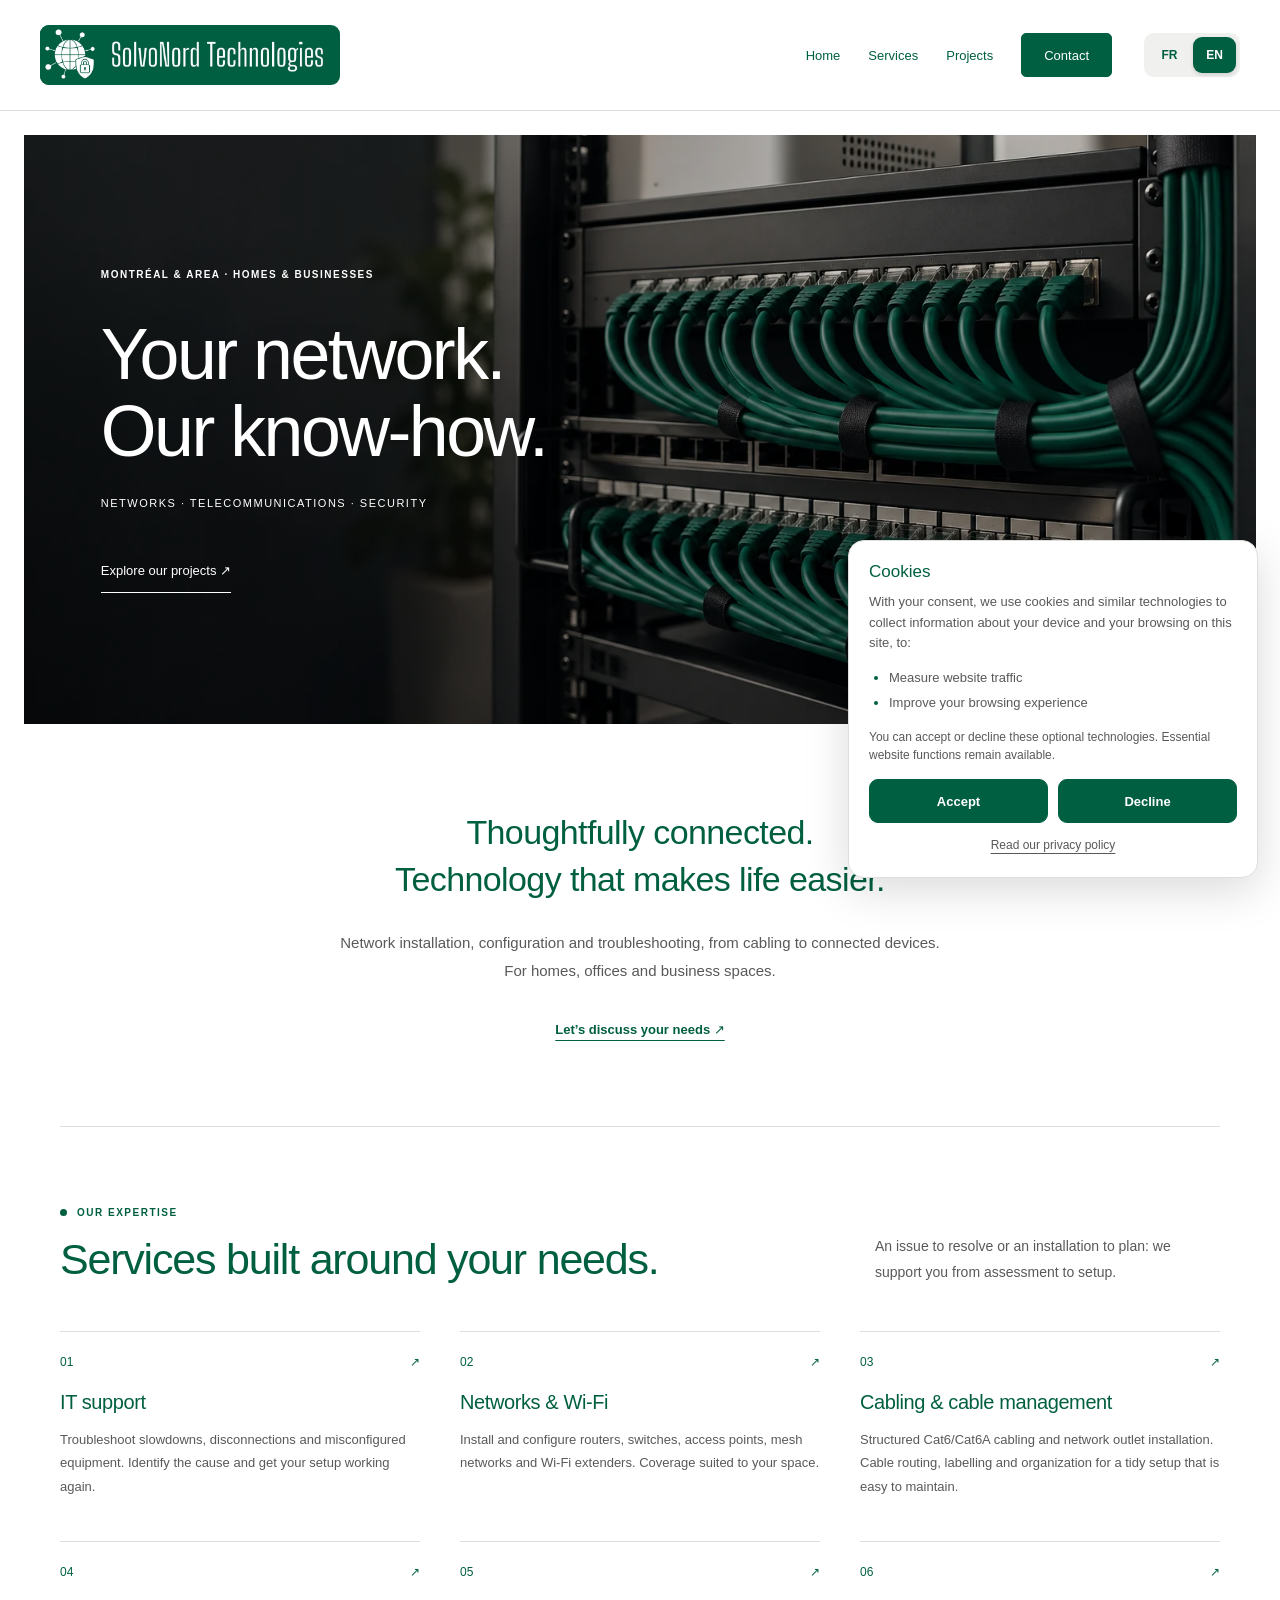
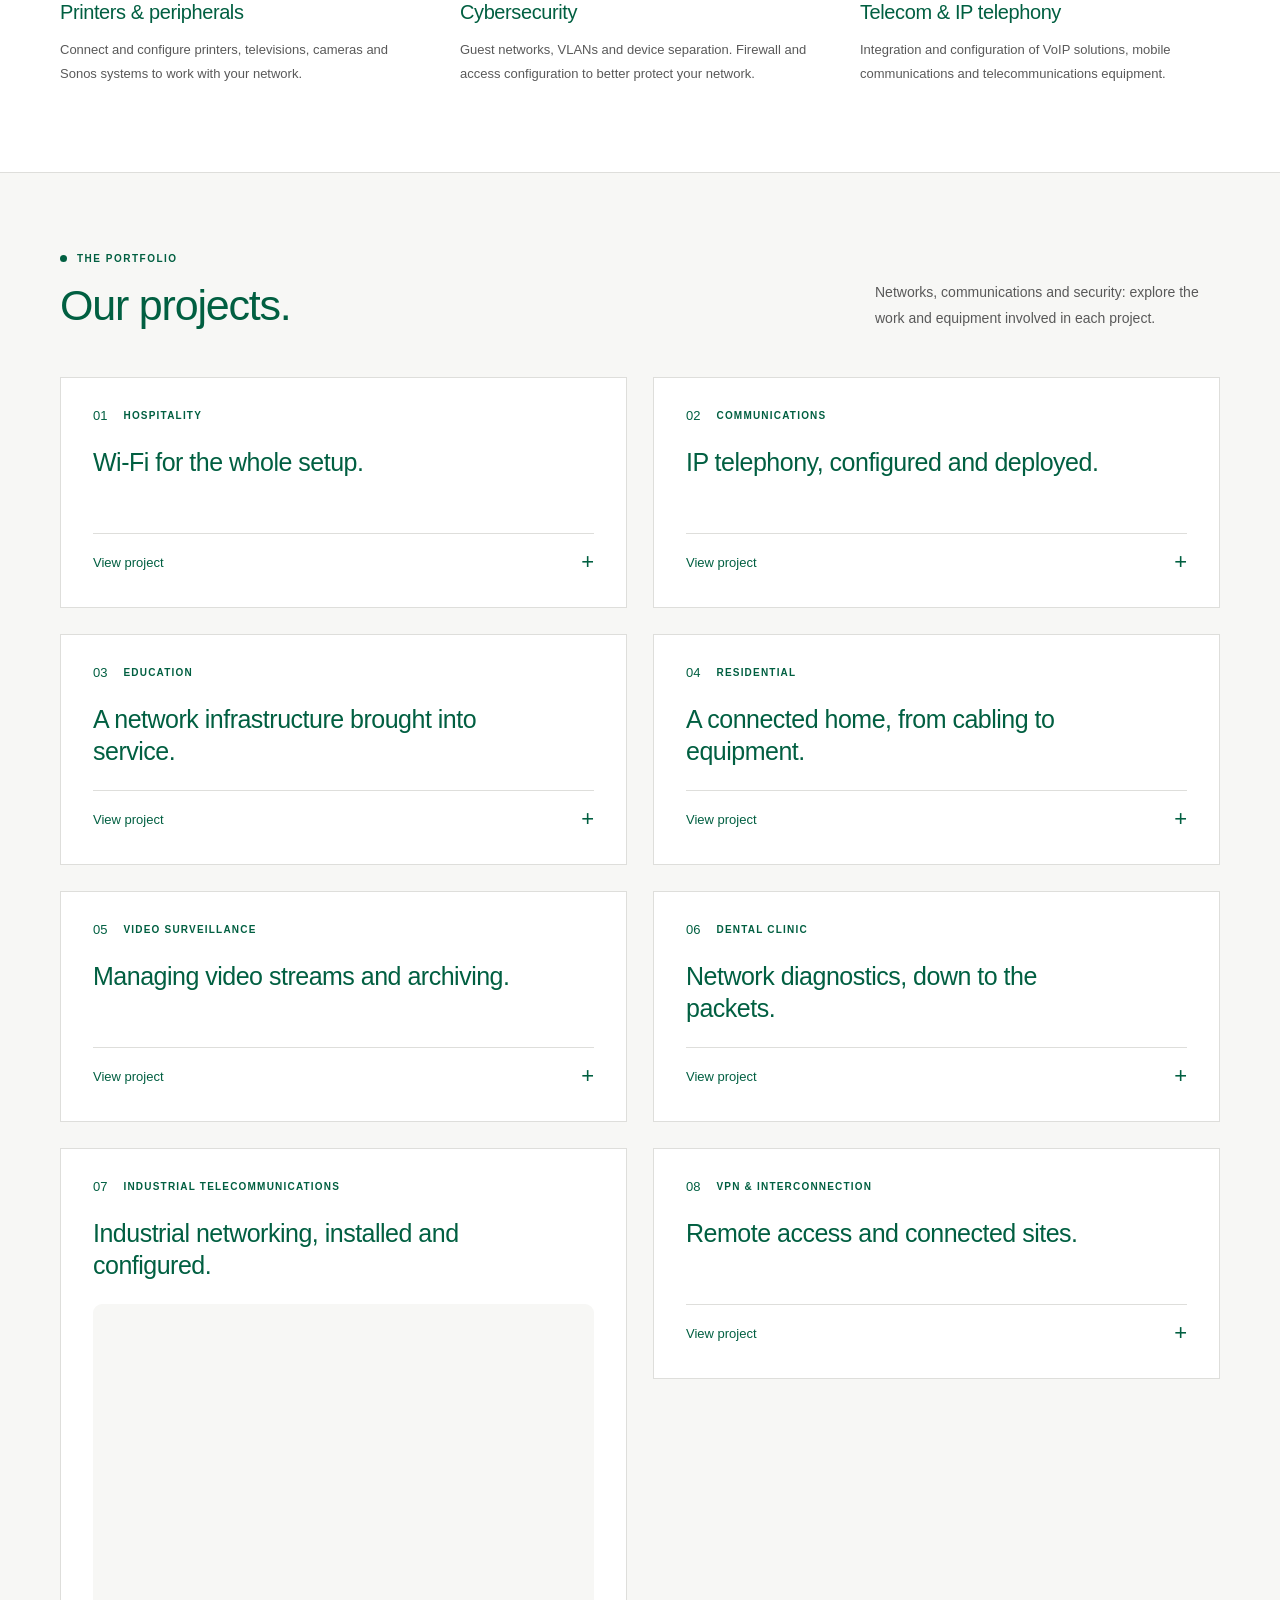
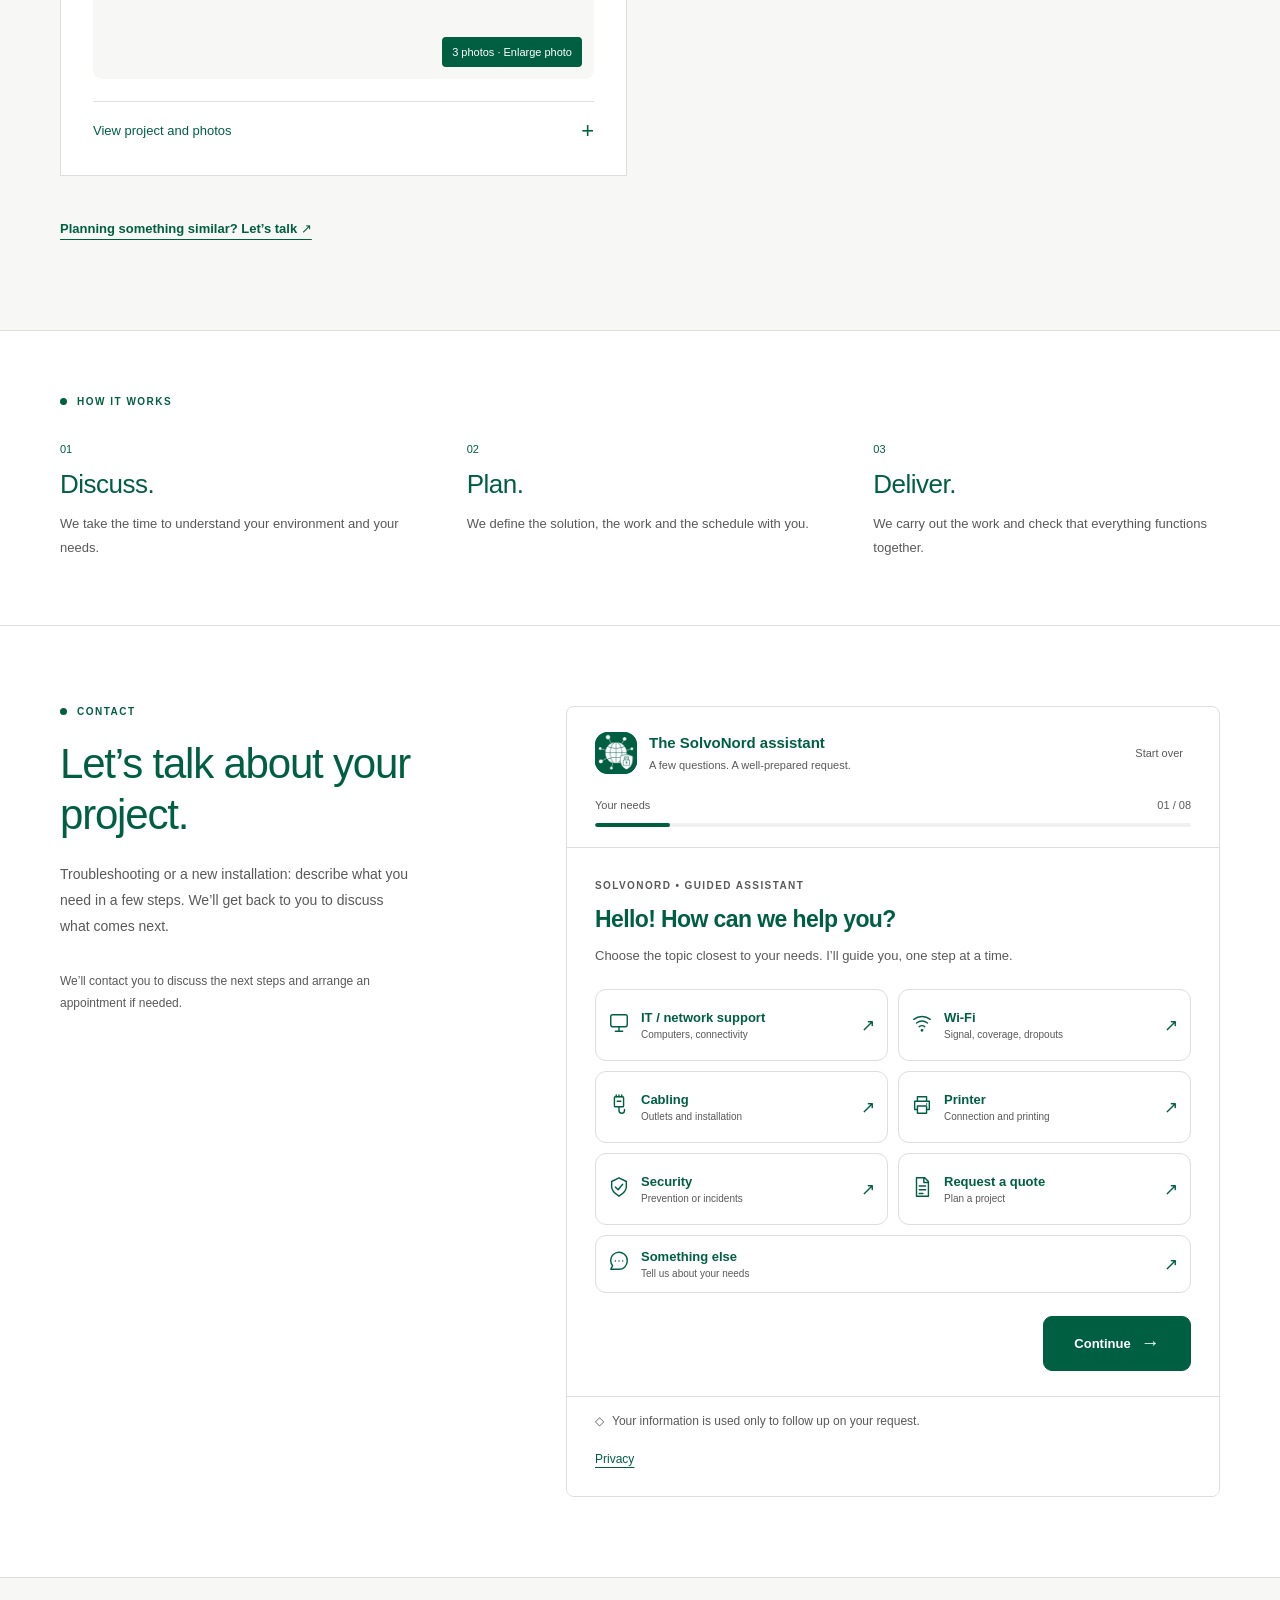
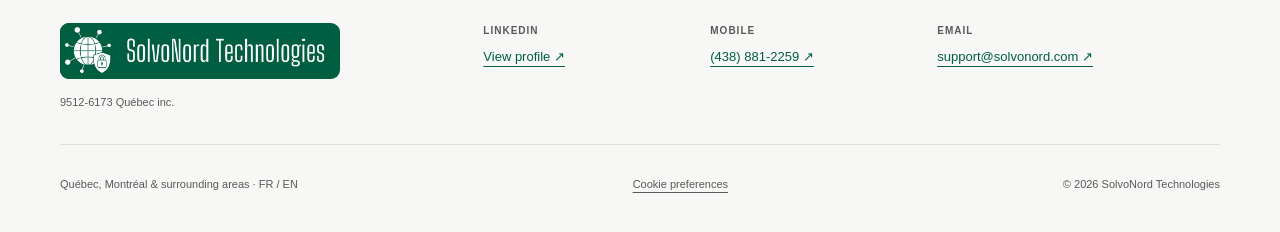
==== commit a287013c: "Restore industrial project gallery and configure SolvoNord custom domain" ====
--- a/index.html
+++ b/index.html
@@ -9,18 +9,20 @@
   <meta property="og:title" content="SolvoNord Technologies | Réseaux, télécommunications et sécurité">
   <meta property="og:description" content="Découvrez nos services et nos réalisations, puis préparez votre demande avec notre assistant bilingue.">
   <meta property="og:type" content="website">
+  <meta property="og:url" content="https://solvonord.com/">
+  <link rel="canonical" href="https://solvonord.com/">
   <meta http-equiv="Content-Security-Policy" content="default-src 'self'; script-src 'self' https://static.cloudflareinsights.com/beacon.min.js https://www.googletagmanager.com; style-src 'self'; img-src 'self' blob: data: https://www.googletagmanager.com https://*.google-analytics.com; connect-src https://formspree.io https://formsubmit.co https://cloudflareinsights.com https://www.googletagmanager.com https://*.google-analytics.com; object-src 'none'; base-uri 'self'; form-action 'self' https://formspree.io https://formsubmit.co">
   <title>SolvoNord Technologies | Réseaux, télécommunications et sécurité</title>
   <link rel="icon" href="./assistant/mark.svg?v=20261013-approved" type="image/svg+xml">
   <link rel="stylesheet" href="./assistant/brand.css?v=20261013-unified">
   <link rel="stylesheet" href="./assistant/styles.css?v=20261013-clean-logo">
-  <link rel="stylesheet" href="./site.css?v=20261014-field-contact">
+  <link rel="stylesheet" href="./site.css?v=20261014-project-gallery">
   <link rel="stylesheet" href="./analytics.css?v=20261013-privacy">
-  <script src="./assistant/config.js?v=20261014-field-contact" defer></script>
+  <script src="./assistant/config.js?v=20261014-support-active" defer></script>
   <script src="./assistant/content.js?v=20261014-field-contact" defer></script>
-  <script src="./site.js?v=20261014-field-contact" defer></script>
-  <script src="./analytics.js?v=20261013-privacy" defer></script>
-  <script src="./assistant/app.js?v=20261014-field-contact" defer></script>
+  <script src="./site.js?v=20261014-project-gallery" defer></script>
+  <script src="./analytics.js?v=20261014-domain" defer></script>
+  <script src="./assistant/app.js?v=20261014-support-active" defer></script>
 </head>
 <body class="portfolio-page">
   <a class="site-skip" href="#demande" data-site="skip">Aller à la demande d’aide</a>
@@ -51,10 +53,6 @@
       <div class="section-intro"><div><span class="eyebrow" data-site="servicesEyebrow">NOS SERVICES</span><h2 data-site="servicesTitle">Les bons services.
 Au bon endroit.</h2></div><p data-site="servicesIntro">Maison, bureau, commerce, restaurant ou Airbnb : nous adaptons le réseau à votre espace et à vos usages. Dépannage ponctuel, câblage ou nouvelle installation, définissons ensemble les travaux utiles.</p></div>
       <div id="service-cards" class="service-grid"></div>
-    </section>
-    <section id="sur-le-terrain" class="field-section site-container content-section" aria-labelledby="field-title">
-      <div class="section-intro"><div><span class="eyebrow" data-site="fieldEyebrow">SUR LE TERRAIN</span><h2 id="field-title" data-site="fieldTitle">Installation d’un point d’accès industriel.</h2></div><p data-site="fieldIntro">Du déballage à la pose : un aperçu de la préparation et de l’installation d’un point d’accès Wi-Fi industriel.</p></div>
-      <div id="field-photos" class="project-gallery-grid"></div>
     </section>
     <section id="projets" class="projects-section"><div class="site-container content-section">
       <div class="section-intro"><div><span class="eyebrow" data-site="projectsEyebrow">LE PORTFOLIO</span><h2 data-site="projectsTitle">Du concret, sur le terrain.</h2></div><p data-site="projectsIntro">Des réalisations en réseaux, télécommunications, vidéosurveillance et sécurité. De l’analyse du trafic à la mise en service des équipements, une expertise appliquée sur le terrain.</p></div>
--- a/site.css
+++ b/site.css
@@ -1,162 +1,171 @@
-@charset "UTF-8";
-/* A quieter, editorial layout. The shared brand palette remains in brand.css. */
-html{scroll-behavior:smooth;scroll-padding-top:125px}
-.portfolio-page{background:var(--surface);color:var(--brand)}
-.site-container{width:min(1160px,calc(100% - 80px));margin-inline:auto}
-.site-header{position:sticky;top:0;z-index:10;background:var(--surface);border-bottom:1px solid var(--line)}
-.header-inner{display:flex;align-items:center;gap:32px;max-width:1440px;margin:auto;padding:25px 40px}
-.site-header .brand{margin-right:auto;flex-shrink:0}
-.site-header .brand-artwork{width:300px}
-.site-nav{display:flex;align-items:center;gap:28px;background:none;padding:0}
-.site-nav a{display:inline-flex;align-items:center;min-height:44px;font-size:13px;font-weight:500;text-decoration:none;white-space:nowrap}
-.site-nav a:hover{text-decoration:underline;text-underline-offset:6px}
-.site-nav .nav-request{background:var(--brand);color:var(--on-brand);border:1px solid var(--brand);padding:10px 22px;border-radius:5px}
-.language-picker{flex-shrink:0}
-.site-skip{position:fixed;top:0;left:20px;clip-path:inset(100%);width:1px;height:1px;overflow:hidden;z-index:150}
-.site-skip:focus{clip-path:none;width:auto;height:auto;background:var(--surface);padding:15px}
-
-.site-hero{position:relative;isolation:isolate;display:flex;align-items:center;min-height:clamp(500px,46vw,690px);width:min(1440px,calc(100% - 48px));margin:24px auto 0;background:var(--brand);overflow:hidden;color:var(--on-brand)}
-.hero-image{position:absolute;inset:0;width:100%;height:100%;object-fit:cover;object-position:center 48%;z-index:-2}
-.site-hero::after{content:"";position:absolute;inset:0;z-index:-1;background:linear-gradient(90deg,rgb(0 0 0 / 58%),rgb(0 0 0 / 22%) 65%,rgb(0 0 0 / 6%))}
-.hero-copy{padding:76px clamp(30px,6vw,90px);width:100%}
-.hero-copy .eyebrow{color:var(--on-brand);font-size:10px;letter-spacing:1.7px;line-height:1.8}
-.hero-copy .eyebrow::before{display:none}
-.hero-copy h1{font-size:clamp(46px,5.6vw,78px);line-height:1.08;letter-spacing:-2.5px;font-weight:400;margin:32px 0 24px;max-width:850px;color:var(--on-brand)}
-.hero-copy h1 span,.hero-copy h1 em{display:block;font-style:normal}
-.hero-signature{font-size:11px;letter-spacing:1.5px;margin:0 0 35px;line-height:1.8}
-.hero-link{display:inline-flex;align-items:center;min-height:44px;color:var(--on-brand);font-size:13px;text-decoration:none;border-bottom:1px solid var(--on-brand)}
-.hero-link:hover{text-decoration:underline;text-underline-offset:5px}
-.hero-caption{position:absolute;bottom:15px;right:20px;font-size:10px;letter-spacing:.4px;color:white;background:rgb(0 0 0 / 55%);padding:3px 7px;border-radius:3px}
-.hero-copy a:focus-visible{outline-color:white}
-.intro-section{text-align:center;padding:85px 0 75px;max-width:780px}
-.intro-lead{font-size:clamp(25px,3vw,34px);line-height:1.4;letter-spacing:-.6px;white-space:pre-line;margin:0 0 25px}
-.intro-description{font-size:15px;line-height:1.85;color:var(--muted);max-width:620px;margin:0 auto 23px}
-.portfolio-link{display:inline-flex;align-items:center;min-height:44px;font-size:13px;font-weight:600;text-underline-offset:6px}
-
-.content-section{padding-block:80px}
-.portfolio-page h2{font-size:clamp(32px,3.5vw,43px);font-weight:400;line-height:1.2;letter-spacing:-1.2px;margin:16px 0 0}
-.section-intro{display:flex;justify-content:space-between;gap:55px;align-items:end;margin-bottom:45px}
-.section-intro>div{max-width:620px}
-.section-intro>p{font-size:14px;line-height:1.85;color:var(--muted);max-width:345px;margin:0}
-.portfolio-page .eyebrow{font-size:10px;font-weight:600;letter-spacing:1.5px}
-#services{border-top:1px solid var(--line)}
-.service-grid{display:grid;grid-template-columns:repeat(3,minmax(0,1fr));column-gap:40px;row-gap:36px}
-.site-service{display:block;min-width:0;text-decoration:none;border-top:1px solid var(--line);padding:23px 0 7px}
-.site-service-head{display:flex;align-items:center;justify-content:space-between;font-size:12px}
-.site-service h3{font-size:20px;font-weight:500;line-height:1.35;letter-spacing:-.4px;margin:20px 0 12px}
-.site-service p{font-size:13px;color:var(--muted);line-height:1.8;margin:0}
-.site-service:hover{border-top-color:var(--brand)}
-.site-service:hover h3{text-decoration:underline;text-decoration-thickness:1px;text-underline-offset:5px}
-
-.projects-section{background:var(--paper);border-block:1px solid var(--line)}
-.project-grid{display:grid;grid-template-columns:repeat(2,minmax(0,1fr));gap:26px;align-items:start}
-.project-item{background:var(--surface);border:1px solid var(--line);padding:30px 32px;min-width:0;scroll-margin-top:135px}
-.project-top{display:flex;align-items:center;gap:16px}
-.project-number{font-size:13px;font-variant-numeric:tabular-nums}
-.project-sector{font-size:10px;font-weight:600;letter-spacing:1.2px;line-height:1.6}
-.project-item h3{font-size:25px;font-weight:400;line-height:1.3;letter-spacing:-.5px;margin:22px 0;min-height:65px;max-width:440px}
-.project-details{font-size:13px}
-.project-toggle{display:flex;align-items:center;justify-content:space-between;gap:20px;min-height:44px;cursor:pointer;list-style:none;border-top:1px solid var(--line);padding-top:14px}
-.project-toggle::-webkit-details-marker{display:none}
-.project-toggle:hover .when-closed,.project-toggle:hover .when-open{text-decoration:underline;text-underline-offset:4px}
-.project-toggle:focus-visible{outline:2px solid var(--brand);outline-offset:5px}
-.project-plus{font-size:22px;font-weight:300;transition:transform .15s}
-.when-open{display:none}
-.project-details[open] .when-open{display:inline}
-.project-details[open] .when-closed{display:none}
-.project-details[open] .project-plus{transform:rotate(45deg)}
-.project-body>p{font-size:13px;color:var(--muted);line-height:1.85;margin:20px 0}
-.project-tags{display:flex;flex-wrap:wrap;gap:7px}
-.project-tags span{font-size:10px;line-height:1.5;background:var(--paper);border:1px solid var(--line);padding:5px 9px}
-.project-cta{margin-top:30px}
-
-/* General field gallery, independent of project case studies. */
-.field-section{border-top:1px solid var(--line);scroll-margin-top:16px}
-.photo-thumbnail{display:block;position:relative;width:100%;padding:0;border:0;background:var(--paper);color:var(--on-brand);overflow:hidden;cursor:zoom-in}
-.project-gallery-grid{display:grid;grid-template-columns:repeat(3,minmax(0,1fr));gap:20px;align-items:start}
-.project-photo{min-width:0;margin:0}
-.photo-thumbnail>img{display:block;width:100%;height:280px;object-fit:contain}
-.photo-thumbnail:focus-visible{outline:3px solid var(--brand);outline-offset:4px}
-.project-photo figcaption{display:grid;grid-template-columns:24px 1fr;gap:6px 8px;padding-top:15px;font-size:13px;line-height:1.65}
-.photo-step{font-size:11px;padding-top:2px}.project-photo strong{font-weight:600}.photo-description{grid-column:2;color:var(--muted);font-size:12px}
-.photo-dialog{width:min(1120px,calc(100% - 32px));max-width:none;max-height:calc(100dvh - 32px);padding:22px;border-radius:10px;overflow:auto;background:var(--surface)}
-.photo-dialog[open]{display:flex;flex-direction:column;gap:16px}
-.photo-toolbar{display:flex;align-items:center;justify-content:space-between;gap:20px}
-.portfolio-page .photo-toolbar h2{font-size:19px;letter-spacing:-.4px;line-height:1.35;margin:0}
-.photo-toolbar button{flex-shrink:0;min-height:44px}
-.photo-view{margin:0;min-height:0}
-.photo-view>img{display:block;width:100%;height:min(62dvh,690px);object-fit:contain;background:var(--paper)}
-.photo-view figcaption{font-size:13px;line-height:1.65;color:var(--muted);padding-top:12px}
-.photo-controls{display:flex;align-items:center;justify-content:space-between;gap:14px}
-.photo-controls button{display:flex;align-items:center;gap:10px;font-size:12px;min-height:44px}
-#photo-position{font-size:12px;white-space:nowrap}
-@media(max-width:800px){.photo-thumbnail>img{height:240px}.project-gallery-grid{gap:14px}.photo-dialog{padding:16px}.portfolio-page .photo-toolbar h2{font-size:16px}.photo-controls button{gap:7px;padding:10px}}
-@media(max-width:600px){.project-gallery-grid{grid-template-columns:1fr;gap:25px}.photo-thumbnail>img{height:300px}.photo-dialog{width:calc(100% - 20px);max-height:calc(100dvh - 20px);padding:12px}.photo-toolbar{align-items:start;gap:10px}.photo-view>img{height:52dvh}.photo-controls{gap:8px}.photo-controls button{font-size:11px;padding:8px}.photo-controls button span[aria-hidden]{display:none}.photo-view figcaption{font-size:12px}}
-
-.approach-section{padding:65px 0;border-bottom:1px solid var(--line);background:var(--surface)}
-.approach-grid{display:grid;grid-template-columns:repeat(3,minmax(0,1fr));gap:60px;margin-top:32px}
-.approach-grid>div>span{font-size:11px}
-.approach-grid h3{font-size:26px;font-weight:400;margin:12px 0;letter-spacing:-.5px}
-.approach-grid p{font-size:13px;line-height:1.85;color:var(--muted);margin:0}
-
-.request-layout{display:grid;grid-template-columns:minmax(0,.8fr) minmax(0,1.2fr);gap:70px;align-items:start}
-.request-intro{position:sticky;top:135px}
-.request-intro h2{font-size:42px;line-height:1.2;margin:22px 0;max-width:390px}
-.request-intro>p{font-size:14px;line-height:1.85;color:var(--muted);max-width:350px}
-.request-intro .request-disclosure{font-size:12px;margin-top:30px}
-.portfolio-page .assistant{border-radius:8px;box-shadow:none;scroll-margin-top:130px}
-.portfolio-page .assistant h2{font-size:15px;font-weight:600;letter-spacing:0;line-height:1.3;margin:0 0 4px}
-.portfolio-page .assistant-head,.portfolio-page #question{scroll-margin-top:145px}
-.portfolio-page .dialog-inner h2{font-size:24px;letter-spacing:-.5px}
-.delivery-help{font-size:12px;color:var(--muted);line-height:1.7;margin:2px 0 12px}
-.review-actions .delivery-primary{order:-2}
-.review-actions .delivery-note{order:-1}
-
-.site-footer{background:var(--paper);border-top:1px solid var(--line);padding:45px 0 25px;color:var(--muted)}
-.footer-main{display:grid;grid-template-columns:minmax(230px,1fr) minmax(0,2fr);gap:55px;align-items:start}
-.footer-identity{display:flex;flex-direction:column;align-items:flex-start;gap:15px}
-.footer-identity .brand{max-width:100%;font-size:20px}
-.footer-identity .brand .brand-artwork{width:280px;height:auto;border-radius:9px}
-.company-name{font-size:11px;line-height:1.6}
-.footer-contacts{display:grid;grid-template-columns:1fr 1fr 1.4fr;gap:25px;margin:0;font-style:normal}
-.footer-contact{display:flex;flex-direction:column;align-items:flex-start;gap:9px;min-height:60px;text-decoration:none;min-width:0}
-.footer-label{font-size:10px;font-weight:600;letter-spacing:1px;text-transform:uppercase;line-height:1.5}
-.footer-value{font-size:13px;line-height:1.6;color:var(--brand);text-decoration:underline;text-underline-offset:5px;white-space:nowrap}
-.footer-contact:hover .footer-value{text-decoration-thickness:2px}
-.footer-meta{display:flex;justify-content:space-between;align-items:baseline;flex-wrap:wrap;gap:12px 25px;border-top:1px solid var(--line);margin-top:32px;padding-top:18px;font-size:11px;line-height:1.7}
-@media(hover:hover){.site-nav .nav-request:hover{background:var(--brand);box-shadow:0 0 0 2px white,0 0 0 4px var(--brand)}}
-
-@media(max-width:1100px){
-  .header-inner{gap:22px;padding:22px 30px}.site-header .brand-artwork{width:260px}.site-nav{gap:20px}
-  .site-container{width:calc(100% - 60px)}.section-intro{gap:40px}.service-grid{column-gap:30px}
-  .request-layout{gap:40px;grid-template-columns:minmax(0,.7fr) minmax(0,1.3fr)}
-  .footer-main{grid-template-columns:1fr;gap:30px}.footer-contacts{max-width:800px}
-}
-@media(max-width:800px){
-  html{scroll-padding-top:150px}.header-inner{display:grid;grid-template-columns:minmax(0,1fr) auto;gap:14px;padding:18px 22px}
-  .site-header .brand-artwork{width:240px;max-width:100%}.site-header .brand{order:0;margin-right:0;min-width:0}.language-picker{order:1}
-  .site-nav{order:2;grid-column:1/-1;justify-content:space-between;gap:14px}.site-nav a{font-size:12px;min-height:40px}.site-nav .nav-request{padding:7px 18px}
-  .site-hero{width:calc(100% - 32px);margin-top:16px;min-height:480px}.hero-copy{padding:60px 35px}
-  .hero-copy h1{font-size:clamp(40px,7.2vw,60px);letter-spacing:-1.5px}.hero-copy .eyebrow{max-width:310px;font-size:9px}
-  .intro-section{padding:60px 0}.intro-description{font-size:14px}.intro-lead{font-size:28px}
-  .content-section{padding-block:60px}.section-intro{display:block;margin-bottom:30px}.section-intro>p{max-width:580px;margin-top:22px}
-  .service-grid{grid-template-columns:repeat(2,minmax(0,1fr));gap:30px}.site-service h3{font-size:19px}
-  .project-grid{gap:20px}.project-item{padding:25px}.project-item h3{font-size:22px;min-height:86px}.project-sector{font-size:9px;letter-spacing:.8px}
-  .approach-grid{gap:28px}.approach-grid h3{font-size:24px}
-  .request-layout{grid-template-columns:1fr;gap:30px}.request-intro{position:static}.request-intro h2{font-size:36px;max-width:none}.request-intro>p{max-width:580px}.request-intro .request-disclosure{margin-top:16px}
-  .portfolio-page .assistant-head,.portfolio-page #question,.project-item{scroll-margin-top:165px}
-}
-@media(max-width:520px){
-  .header-inner{padding:15px 18px;gap:12px}.site-header .brand-artwork{width:220px}.language-picker{margin-left:auto}.site-nav{gap:8px}.site-nav a{font-size:11px}
-  .site-container{width:calc(100% - 40px)}.site-hero{min-height:470px}.hero-copy{padding:55px 26px}.hero-image{object-position:57% center}
-  .site-hero::after{background:rgb(0 0 0 / 43%)}.hero-copy h1{font-size:clamp(32px,8.8vw,44px);max-width:310px;letter-spacing:-1px}
-  .hero-signature{max-width:220px;font-size:10px;line-height:1.9;letter-spacing:1px}.hero-link{font-size:12px}.hero-caption{font-size:9px;right:12px}
-  .intro-lead{font-size:25px;white-space:normal}.intro-section{padding:50px 0}.content-section{padding-block:50px}
-  .service-grid{grid-template-columns:1fr;gap:22px}.site-service{padding-top:18px}.site-service h3{font-size:21px;margin:13px 0 10px}.site-service p{font-size:13px}
-  .project-grid{grid-template-columns:1fr;gap:18px}.project-item{padding:24px}.project-item h3{min-height:0;font-size:24px}.project-sector{font-size:10px}
-  .approach-section{padding:45px 0}.approach-grid{grid-template-columns:1fr;gap:25px}.approach-grid>div{display:grid;grid-template-columns:30px 1fr;column-gap:12px}.approach-grid>div>span{grid-row:1/3;padding-top:5px}.approach-grid h3{margin:0 0 10px}.approach-grid p{grid-column:2}
-  .request-intro h2{font-size:33px}.request-layout{width:calc(100% - 30px)}.request-intro{padding-inline:5px}
-  .footer-contacts{grid-template-columns:1fr;gap:20px}.footer-contact{min-height:50px;gap:5px}.footer-meta{flex-direction:column;gap:8px}.footer-value{font-size:14px}
-}
-@media(max-width:360px){.header-inner{padding-inline:12px}.site-header .brand-artwork{width:188px}.hero-copy{padding-inline:22px}.hero-copy h1{font-size:30px}.site-nav{gap:5px}.site-nav a{font-size:10px}.site-nav .nav-request{padding-inline:14px}}
-@media(prefers-reduced-motion:reduce){html{scroll-behavior:auto}.project-plus{transition:none}}
+@charset "UTF-8";
+/* A quieter, editorial layout. The shared brand palette remains in brand.css. */
+html{scroll-behavior:smooth;scroll-padding-top:125px}
+.portfolio-page{background:var(--surface);color:var(--brand)}
+.site-container{width:min(1160px,calc(100% - 80px));margin-inline:auto}
+.site-header{position:sticky;top:0;z-index:10;background:var(--surface);border-bottom:1px solid var(--line)}
+.header-inner{display:flex;align-items:center;gap:32px;max-width:1440px;margin:auto;padding:25px 40px}
+.site-header .brand{margin-right:auto;flex-shrink:0}
+.site-header .brand-artwork{width:300px}
+.site-nav{display:flex;align-items:center;gap:28px;background:none;padding:0}
+.site-nav a{display:inline-flex;align-items:center;min-height:44px;font-size:13px;font-weight:500;text-decoration:none;white-space:nowrap}
+.site-nav a:hover{text-decoration:underline;text-underline-offset:6px}
+.site-nav .nav-request{background:var(--brand);color:var(--on-brand);border:1px solid var(--brand);padding:10px 22px;border-radius:5px}
+.language-picker{flex-shrink:0}
+.site-skip{position:fixed;top:0;left:20px;clip-path:inset(100%);width:1px;height:1px;overflow:hidden;z-index:150}
+.site-skip:focus{clip-path:none;width:auto;height:auto;background:var(--surface);padding:15px}
+
+.site-hero{position:relative;isolation:isolate;display:flex;align-items:center;min-height:clamp(500px,46vw,690px);width:min(1440px,calc(100% - 48px));margin:24px auto 0;background:var(--brand);overflow:hidden;color:var(--on-brand)}
+.hero-image{position:absolute;inset:0;width:100%;height:100%;object-fit:cover;object-position:center 48%;z-index:-2}
+.site-hero::after{content:"";position:absolute;inset:0;z-index:-1;background:linear-gradient(90deg,rgb(0 0 0 / 58%),rgb(0 0 0 / 22%) 65%,rgb(0 0 0 / 6%))}
+.hero-copy{padding:76px clamp(30px,6vw,90px);width:100%}
+.hero-copy .eyebrow{color:var(--on-brand);font-size:10px;letter-spacing:1.7px;line-height:1.8}
+.hero-copy .eyebrow::before{display:none}
+.hero-copy h1{font-size:clamp(46px,5.6vw,78px);line-height:1.08;letter-spacing:-2.5px;font-weight:400;margin:32px 0 24px;max-width:850px;color:var(--on-brand)}
+.hero-copy h1 span,.hero-copy h1 em{display:block;font-style:normal}
+.hero-signature{font-size:11px;letter-spacing:1.5px;margin:0 0 35px;line-height:1.8}
+.hero-link{display:inline-flex;align-items:center;min-height:44px;color:var(--on-brand);font-size:13px;text-decoration:none;border-bottom:1px solid var(--on-brand)}
+.hero-link:hover{text-decoration:underline;text-underline-offset:5px}
+.hero-caption{position:absolute;bottom:15px;right:20px;font-size:10px;letter-spacing:.4px;color:white;background:rgb(0 0 0 / 55%);padding:3px 7px;border-radius:3px}
+.hero-copy a:focus-visible{outline-color:white}
+.intro-section{text-align:center;padding:85px 0 75px;max-width:780px}
+.intro-lead{font-size:clamp(25px,3vw,34px);line-height:1.4;letter-spacing:-.6px;white-space:pre-line;margin:0 0 25px}
+.intro-description{font-size:15px;line-height:1.85;color:var(--muted);max-width:620px;margin:0 auto 23px}
+.portfolio-link{display:inline-flex;align-items:center;min-height:44px;font-size:13px;font-weight:600;text-underline-offset:6px}
+
+.content-section{padding-block:80px}
+.portfolio-page h2{font-size:clamp(32px,3.5vw,43px);font-weight:400;line-height:1.2;letter-spacing:-1.2px;margin:16px 0 0}
+.section-intro{display:flex;justify-content:space-between;gap:55px;align-items:end;margin-bottom:45px}
+.section-intro>div{max-width:620px}
+.section-intro>p{font-size:14px;line-height:1.85;color:var(--muted);max-width:345px;margin:0}
+.portfolio-page .eyebrow{font-size:10px;font-weight:600;letter-spacing:1.5px}
+#services{border-top:1px solid var(--line)}
+.service-grid{display:grid;grid-template-columns:repeat(3,minmax(0,1fr));column-gap:40px;row-gap:36px}
+.site-service{display:block;min-width:0;text-decoration:none;border-top:1px solid var(--line);padding:23px 0 7px}
+.site-service-head{display:flex;align-items:center;justify-content:space-between;font-size:12px}
+.site-service h3{font-size:20px;font-weight:500;line-height:1.35;letter-spacing:-.4px;margin:20px 0 12px}
+.site-service p{font-size:13px;color:var(--muted);line-height:1.8;margin:0}
+.site-service:hover{border-top-color:var(--brand)}
+.site-service:hover h3{text-decoration:underline;text-decoration-thickness:1px;text-underline-offset:5px}
+
+.projects-section{background:var(--paper);border-block:1px solid var(--line)}
+.project-grid{display:grid;grid-template-columns:repeat(2,minmax(0,1fr));gap:26px;align-items:start}
+.project-item{background:var(--surface);border:1px solid var(--line);padding:30px 32px;min-width:0;scroll-margin-top:135px}
+.project-top{display:flex;align-items:center;gap:16px}
+.project-number{font-size:13px;font-variant-numeric:tabular-nums}
+.project-sector{font-size:10px;font-weight:600;letter-spacing:1.2px;line-height:1.6}
+.project-item h3{font-size:25px;font-weight:400;line-height:1.3;letter-spacing:-.5px;margin:22px 0;min-height:65px;max-width:440px}
+.project-details{font-size:13px}
+.project-toggle{display:flex;align-items:center;justify-content:space-between;gap:20px;min-height:44px;cursor:pointer;list-style:none;border-top:1px solid var(--line);padding-top:14px}
+.project-toggle::-webkit-details-marker{display:none}
+.project-toggle:hover .when-closed,.project-toggle:hover .when-open{text-decoration:underline;text-underline-offset:4px}
+.project-toggle:focus-visible{outline:2px solid var(--brand);outline-offset:5px}
+.project-plus{font-size:22px;font-weight:300;transition:transform .15s}
+.when-open{display:none}
+.project-details[open] .when-open{display:inline}
+.project-details[open] .when-closed{display:none}
+.project-details[open] .project-plus{transform:rotate(45deg)}
+.project-body>p{font-size:13px;color:var(--muted);line-height:1.85;margin:20px 0}
+.project-tags{display:flex;flex-wrap:wrap;gap:7px}
+.project-tags span{font-size:10px;line-height:1.5;background:var(--paper);border:1px solid var(--line);padding:5px 9px}
+.project-cta{margin-top:30px}
+
+/* Real project photographs: a compact cover, chronological gallery and full-frame viewer. */
+.project-cover,.photo-thumbnail{display:block;position:relative;width:100%;padding:0;border:0;background:var(--paper);color:var(--on-brand);overflow:hidden;cursor:zoom-in}
+.project-cover{margin:0 0 22px}
+.project-cover>img{display:block;width:100%;height:auto;aspect-ratio:4/3;object-fit:cover}
+.photo-cover-label{position:absolute;bottom:12px;right:12px;padding:7px 10px;font-size:11px;line-height:1.5;background:var(--brand);color:var(--on-brand);border-radius:4px}
+.project-item.has-photos:has(details[open]){grid-column:1/-1}
+.project-item.has-photos:has(details[open])>.project-cover{display:none}
+.project-item.has-photos:has(details[open])>h3{max-width:none;min-height:0}
+.project-gallery{margin-top:30px;padding-top:24px;border-top:1px solid var(--line)}
+.project-gallery h4{font-size:18px;font-weight:500;margin:0 0 20px;letter-spacing:-.3px}
+.project-gallery-grid{display:grid;grid-template-columns:repeat(3,minmax(0,1fr));gap:20px;align-items:start}
+.project-photo{min-width:0;margin:0}
+.photo-thumbnail>img{display:block;width:100%;height:280px;object-fit:contain}
+.photo-thumbnail:focus-visible,.project-cover:focus-visible{outline:3px solid var(--brand);outline-offset:4px}
+.project-photo figcaption{display:grid;grid-template-columns:24px 1fr;gap:6px 8px;padding-top:15px;font-size:13px;line-height:1.65}
+.photo-step{font-size:11px;padding-top:2px}.project-photo strong{font-weight:600}.photo-description{grid-column:2;color:var(--muted);font-size:12px}
+.photo-dialog{width:min(1120px,calc(100% - 32px));max-width:none;max-height:calc(100dvh - 32px);padding:22px;border-radius:10px;overflow:auto;background:var(--surface)}
+.photo-dialog[open]{display:flex;flex-direction:column;gap:16px}
+.photo-toolbar{display:flex;align-items:center;justify-content:space-between;gap:20px}
+.portfolio-page .photo-toolbar h2{font-size:19px;letter-spacing:-.4px;line-height:1.35;margin:0}
+.photo-toolbar button{flex-shrink:0;min-height:44px}
+.photo-view{margin:0;min-height:0}
+.photo-view>img{display:block;width:100%;height:min(62dvh,690px);object-fit:contain;background:var(--paper)}
+.photo-view figcaption{font-size:13px;line-height:1.65;color:var(--muted);padding-top:12px}
+.photo-controls{display:flex;align-items:center;justify-content:space-between;gap:14px}
+.photo-controls button{display:flex;align-items:center;gap:10px;font-size:12px;min-height:44px}
+#photo-position{font-size:12px;white-space:nowrap}
+@media(max-width:800px){.photo-thumbnail>img{height:240px}.project-gallery-grid{gap:14px}.photo-dialog{padding:16px}.portfolio-page .photo-toolbar h2{font-size:16px}.photo-controls button{gap:7px;padding:10px}}
+@media(max-width:600px){.project-gallery-grid{grid-template-columns:1fr;gap:25px}.photo-thumbnail>img{height:300px}.photo-dialog{width:calc(100% - 20px);max-height:calc(100dvh - 20px);padding:12px}.photo-toolbar{align-items:start;gap:10px}.photo-view>img{height:52dvh}.photo-controls{gap:8px}.photo-controls button{font-size:11px;padding:8px}.photo-controls button span[aria-hidden]{display:none}.photo-view figcaption{font-size:12px}}
+
+.approach-section{padding:65px 0;border-bottom:1px solid var(--line);background:var(--surface)}
+.approach-grid{display:grid;grid-template-columns:repeat(3,minmax(0,1fr));gap:60px;margin-top:32px}
+.approach-grid>div>span{font-size:11px}
+.approach-grid h3{font-size:26px;font-weight:400;margin:12px 0;letter-spacing:-.5px}
+.approach-grid p{font-size:13px;line-height:1.85;color:var(--muted);margin:0}
+
+.request-layout{display:grid;grid-template-columns:minmax(0,.8fr) minmax(0,1.2fr);gap:70px;align-items:start}
+.request-intro{position:sticky;top:135px}
+.request-intro h2{font-size:42px;line-height:1.2;margin:22px 0;max-width:390px}
+.request-intro>p{font-size:14px;line-height:1.85;color:var(--muted);max-width:350px}
+.request-intro .request-disclosure{font-size:12px;margin-top:30px}
+.portfolio-page .assistant{border-radius:8px;box-shadow:none;scroll-margin-top:130px}
+.portfolio-page .assistant h2{font-size:15px;font-weight:600;letter-spacing:0;line-height:1.3;margin:0 0 4px}
+.portfolio-page .assistant-head,.portfolio-page #question{scroll-margin-top:145px}
+.portfolio-page .dialog-inner h2{font-size:24px;letter-spacing:-.5px}
+.delivery-help{font-size:12px;color:var(--muted);line-height:1.7;margin:2px 0 12px}
+.review-actions .delivery-primary{order:-2}
+.review-actions .delivery-note{order:-1}
+
+.site-footer{background:var(--paper);border-top:1px solid var(--line);padding:45px 0 25px;color:var(--muted)}
+.footer-main{display:grid;grid-template-columns:minmax(230px,1fr) minmax(0,2fr);gap:55px;align-items:start}
+.footer-identity{display:flex;flex-direction:column;align-items:flex-start;gap:15px}
+.footer-identity .brand{max-width:100%;font-size:20px}
+.footer-identity .brand .brand-artwork{width:280px;height:auto;border-radius:9px}
+.company-name{font-size:11px;line-height:1.6}
+.footer-contacts{display:grid;grid-template-columns:1fr 1fr 1.4fr;gap:25px;margin:0;font-style:normal}
+.footer-contact{display:flex;flex-direction:column;align-items:flex-start;gap:9px;min-height:60px;text-decoration:none;min-width:0}
+.footer-label{font-size:10px;font-weight:600;letter-spacing:1px;text-transform:uppercase;line-height:1.5}
+.footer-value{font-size:13px;line-height:1.6;color:var(--brand);text-decoration:underline;text-underline-offset:5px;white-space:nowrap}
+.footer-contact:hover .footer-value{text-decoration-thickness:2px}
+.footer-meta{display:flex;justify-content:space-between;align-items:baseline;flex-wrap:wrap;gap:12px 25px;border-top:1px solid var(--line);margin-top:32px;padding-top:18px;font-size:11px;line-height:1.7}
+@media(hover:hover){.site-nav .nav-request:hover{background:var(--brand);box-shadow:0 0 0 2px white,0 0 0 4px var(--brand)}}
+
+@media(max-width:1100px){
+  .header-inner{gap:22px;padding:22px 30px}.site-header .brand-artwork{width:260px}.site-nav{gap:20px}
+  .site-container{width:calc(100% - 60px)}.section-intro{gap:40px}.service-grid{column-gap:30px}
+  .request-layout{gap:40px;grid-template-columns:minmax(0,.7fr) minmax(0,1.3fr)}
+  .footer-main{grid-template-columns:1fr;gap:30px}.footer-contacts{max-width:800px}
+}
+@media(max-width:800px){
+  html{scroll-padding-top:150px}.header-inner{display:grid;grid-template-columns:minmax(0,1fr) auto;gap:14px;padding:18px 22px}
+  .site-header .brand-artwork{width:240px;max-width:100%}.site-header .brand{order:0;margin-right:0;min-width:0}.language-picker{order:1}
+  .site-nav{order:2;grid-column:1/-1;justify-content:space-between;gap:14px}.site-nav a{font-size:12px;min-height:40px}.site-nav .nav-request{padding:7px 18px}
+  .site-hero{width:calc(100% - 32px);margin-top:16px;min-height:480px}.hero-copy{padding:60px 35px}
+  .hero-copy h1{font-size:clamp(40px,7.2vw,60px);letter-spacing:-1.5px}.hero-copy .eyebrow{max-width:310px;font-size:9px}
+  .intro-section{padding:60px 0}.intro-description{font-size:14px}.intro-lead{font-size:28px}
+  .content-section{padding-block:60px}.section-intro{display:block;margin-bottom:30px}.section-intro>p{max-width:580px;margin-top:22px}
+  .service-grid{grid-template-columns:repeat(2,minmax(0,1fr));gap:30px}.site-service h3{font-size:19px}
+  .project-grid{gap:20px}.project-item{padding:25px}.project-item h3{font-size:22px;min-height:86px}.project-sector{font-size:9px;letter-spacing:.8px}
+  .approach-grid{gap:28px}.approach-grid h3{font-size:24px}
+  .request-layout{grid-template-columns:1fr;gap:30px}.request-intro{position:static}.request-intro h2{font-size:36px;max-width:none}.request-intro>p{max-width:580px}.request-intro .request-disclosure{margin-top:16px}
+  .portfolio-page .assistant-head,.portfolio-page #question,.project-item{scroll-margin-top:165px}
+}
+@media(max-width:520px){
+  .header-inner{padding:15px 18px;gap:12px}.site-header .brand-artwork{width:220px}.language-picker{margin-left:auto}.site-nav{gap:8px}.site-nav a{font-size:11px}
+  .site-container{width:calc(100% - 40px)}.site-hero{min-height:470px}.hero-copy{padding:55px 26px}.hero-image{object-position:57% center}
+  .site-hero::after{background:rgb(0 0 0 / 43%)}.hero-copy h1{font-size:clamp(32px,8.8vw,44px);max-width:310px;letter-spacing:-1px}
+  .hero-signature{max-width:220px;font-size:10px;line-height:1.9;letter-spacing:1px}.hero-link{font-size:12px}.hero-caption{font-size:9px;right:12px}
+  .intro-lead{font-size:25px;white-space:normal}.intro-section{padding:50px 0}.content-section{padding-block:50px}
+  .service-grid{grid-template-columns:1fr;gap:22px}.site-service{padding-top:18px}.site-service h3{font-size:21px;margin:13px 0 10px}.site-service p{font-size:13px}
+  .project-grid{grid-template-columns:1fr;gap:18px}.project-item{padding:24px}.project-item h3{min-height:0;font-size:24px}.project-sector{font-size:10px}
+  .approach-section{padding:45px 0}.approach-grid{grid-template-columns:1fr;gap:25px}.approach-grid>div{display:grid;grid-template-columns:30px 1fr;column-gap:12px}.approach-grid>div>span{grid-row:1/3;padding-top:5px}.approach-grid h3{margin:0 0 10px}.approach-grid p{grid-column:2}
+  .request-intro h2{font-size:33px}.request-layout{width:calc(100% - 30px)}.request-intro{padding-inline:5px}
+  .footer-contacts{grid-template-columns:1fr;gap:20px}.footer-contact{min-height:50px;gap:5px}.footer-meta{flex-direction:column;gap:8px}.footer-value{font-size:14px}
+}
+@media(max-width:360px){.header-inner{padding-inline:12px}.site-header .brand-artwork{width:188px}.hero-copy{padding-inline:22px}.hero-copy h1{font-size:30px}.site-nav{gap:5px}.site-nav a{font-size:10px}.site-nav .nav-request{padding-inline:14px}}
+@media(prefers-reduced-motion:reduce){html{scroll-behavior:auto}.project-plus{transition:none}}
+.project-item.has-photos{scroll-margin-top:16px}
+.project-item.has-photos .project-body>p{max-width:850px}
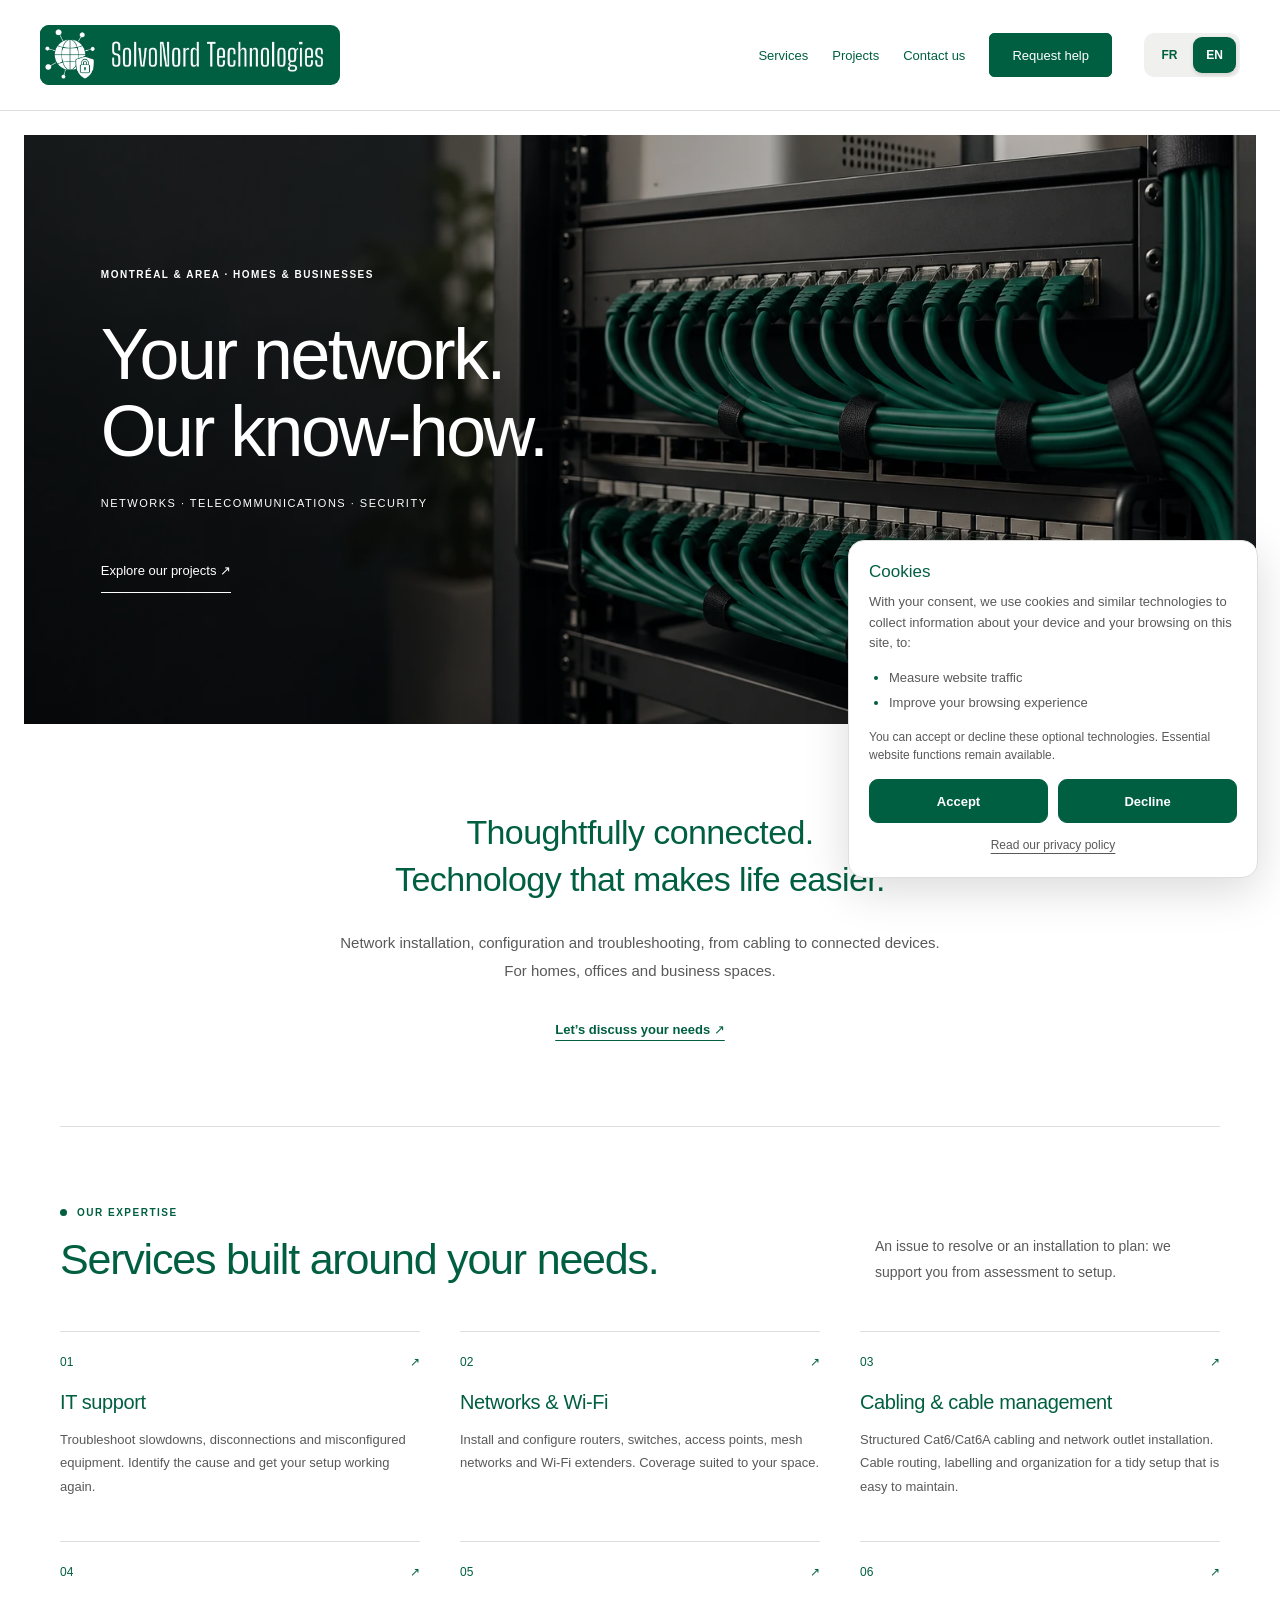
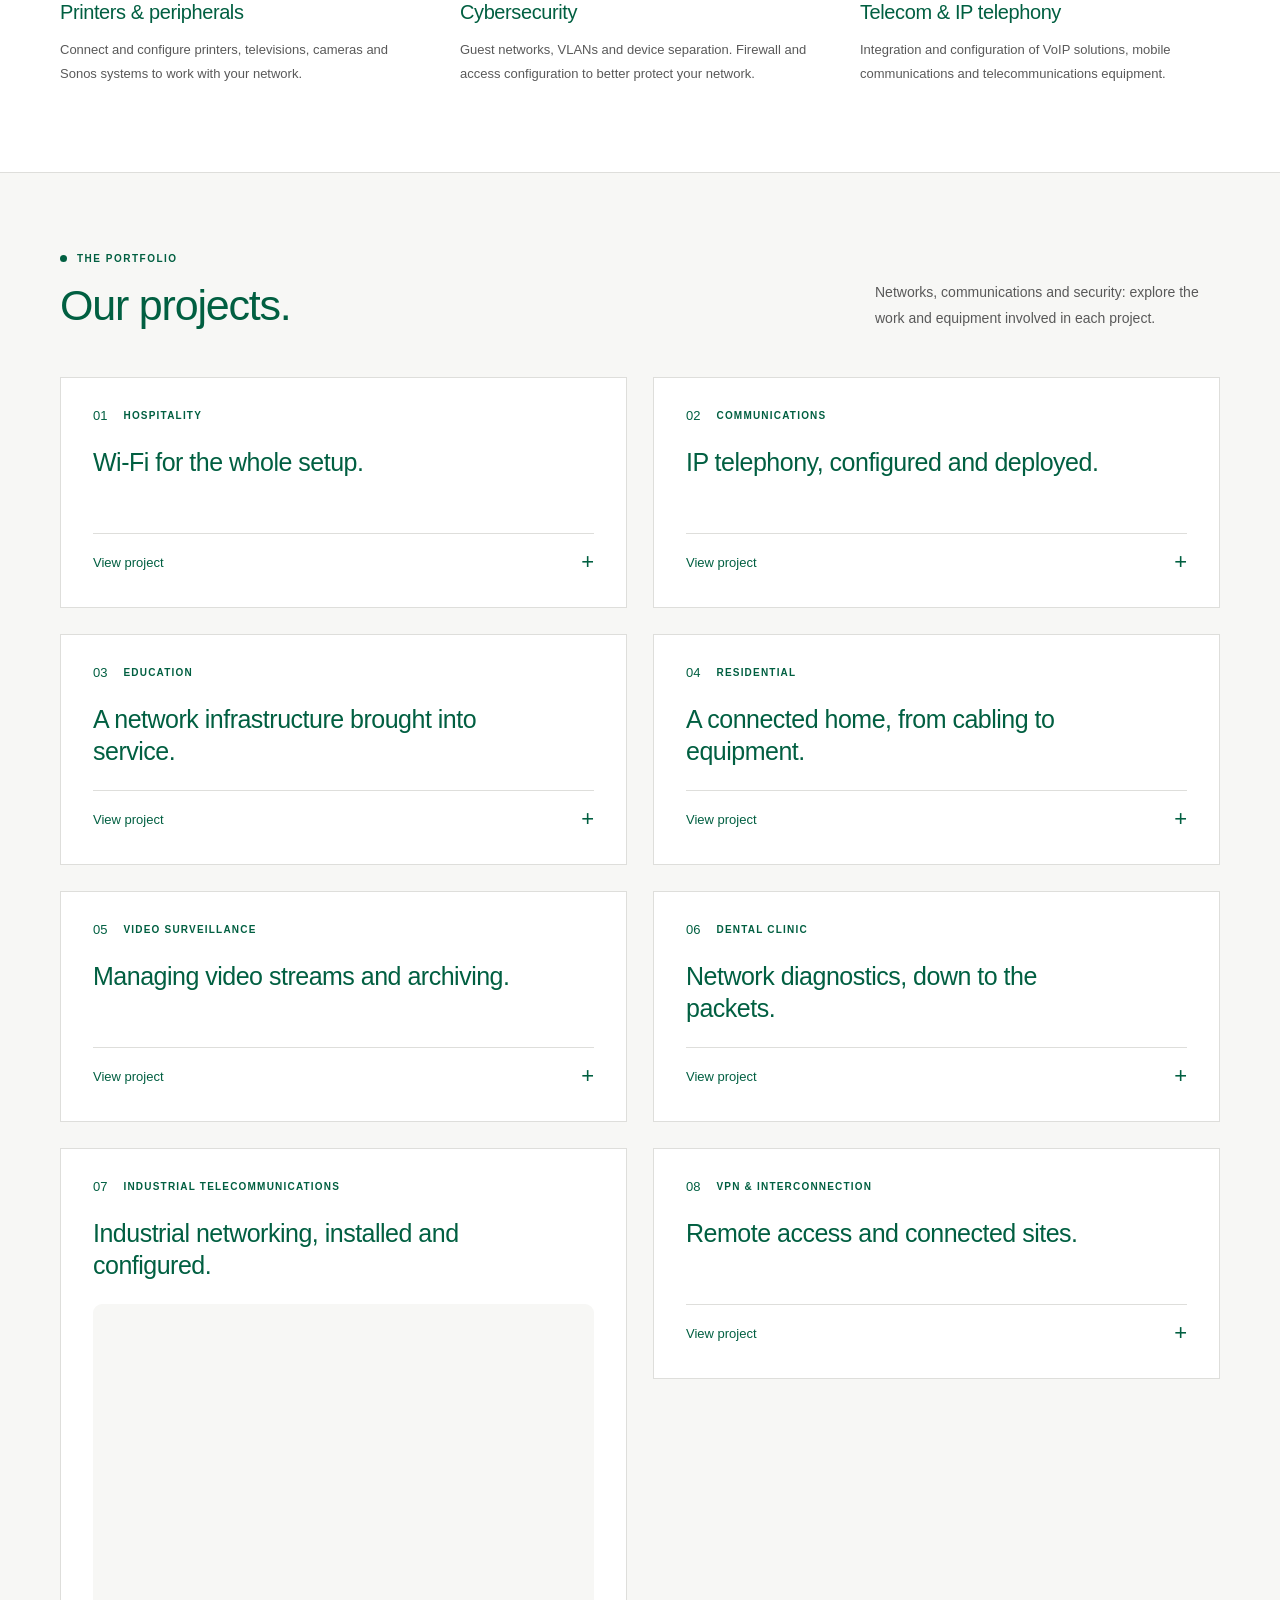
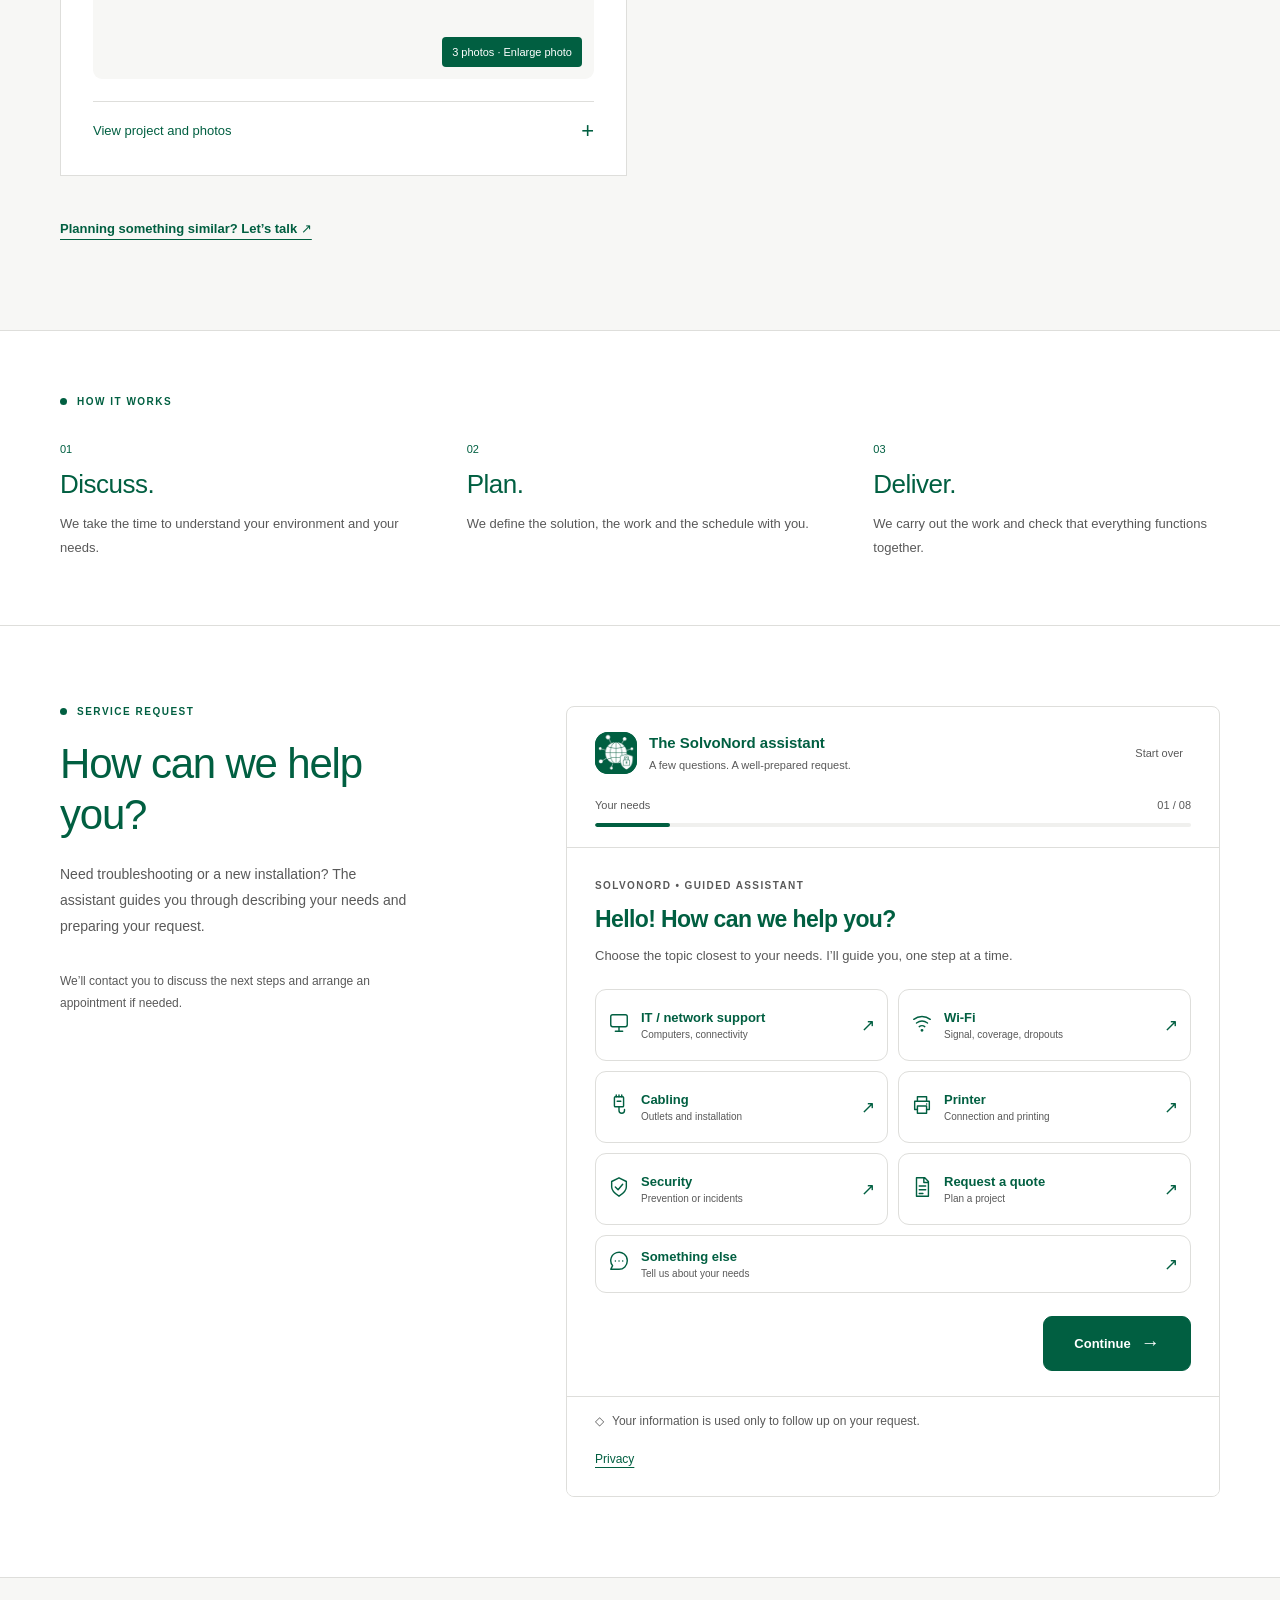
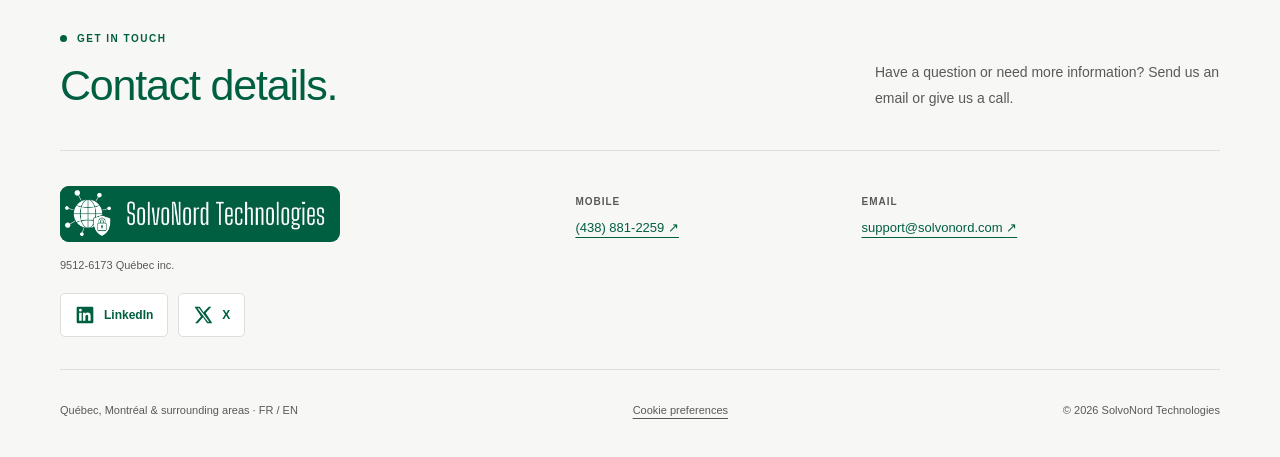
==== commit 9ac38e10: "Separate contact details from service requests and add social icons" ====
--- a/index.html
+++ b/index.html
@@ -16,11 +16,11 @@
   <link rel="icon" href="./assistant/mark.svg?v=20261013-approved" type="image/svg+xml">
   <link rel="stylesheet" href="./assistant/brand.css?v=20261013-unified">
   <link rel="stylesheet" href="./assistant/styles.css?v=20261013-clean-logo">
-  <link rel="stylesheet" href="./site.css?v=20261014-project-gallery">
+  <link rel="stylesheet" href="./site.css?v=20261014-contact">
   <link rel="stylesheet" href="./analytics.css?v=20261013-privacy">
   <script src="./assistant/config.js?v=20261014-support-active" defer></script>
   <script src="./assistant/content.js?v=20261014-field-contact" defer></script>
-  <script src="./site.js?v=20261014-project-gallery" defer></script>
+  <script src="./site.js?v=20261014-contact" defer></script>
   <script src="./analytics.js?v=20261014-domain" defer></script>
   <script src="./assistant/app.js?v=20261014-support-active" defer></script>
 </head>
@@ -29,7 +29,7 @@
   <header class="site-header">
     <div class="header-inner">
       <a class="brand" href="#accueil" aria-label="SolvoNord Technologies"><img class="brand-artwork" src="./assistant/solvonord-logo-horizontal.svg?v=20261013-green" alt="" width="600" height="120"></a>
-      <nav class="site-nav" aria-label="Navigation principale / Main navigation"><a href="#accueil" data-site="navHome">Accueil</a><a href="#services" data-site="navServices">Services</a><a href="#projets" data-site="navProjects">Réalisations</a><a href="#demande" class="nav-request" data-site="navContact">Contact</a></nav>
+      <nav class="site-nav" aria-label="Navigation principale / Main navigation"><a href="#services" data-site="navServices">Services</a><a href="#projets" data-site="navProjects">Réalisations</a><a href="#contact" data-site="navContact">Nous joindre</a><a href="#demande" class="nav-request" data-site="navRequest">Demander de l’aide</a></nav>
       <nav class="language-picker" aria-label="Langue / Language"><button type="button" class="lang" data-lang="fr" lang="fr" aria-label="Français">FR</button><button type="button" class="lang" data-lang="en" lang="en" aria-label="English">EN</button></nav>
     </div>
   </header>
@@ -61,8 +61,7 @@
     </div></section>
     <section class="approach-section"><div class="site-container"><span class="eyebrow" data-site="approachEyebrow">COMMENT ÇA SE PASSE</span><div class="approach-grid"><div><span>01</span><h3 data-site="approach1Title">Comprendre votre besoin.</h3><p data-site="approach1Text">Un problème à résoudre ou un projet à préparer : décrivez votre environnement, vos usages et vos priorités.</p></div><div><span>02</span><h3 data-site="approach2Title">Définir la solution.</h3><p data-site="approach2Text">Nous précisons les travaux, les équipements et les disponibilités. Vous connaissez le périmètre avant de donner votre accord.</p></div><div><span>03</span><h3 data-site="approach3Title">Réaliser et vérifier.</h3><p data-site="approach3Text">Installation, configuration ou dépannage : nous réalisons l’intervention et vérifions le fonctionnement avec vous.</p></div></div></div></section>
     <section id="demande" class="site-container content-section request-layout">
-      <aside class="request-intro"><span class="eyebrow" data-site="requestEyebrow">COMMENÇONS PAR VOTRE BESOIN</span><h2 data-site="requestTitle">Un problème à régler?
-Un projet à concrétiser?</h2><p data-site="requestText">Décrivez-nous la situation. L’assistant vous aide à préparer une demande claire, puis nous vous contactons pour discuter de la suite.</p><p class="request-disclosure" data-site="requestDisclosure">Nous vous contacterons pour convenir de la suite et, au besoin, d’un rendez-vous.</p></aside>
+      <aside class="request-intro"><span class="eyebrow" data-site="requestEyebrow">DEMANDE DE SERVICE</span><h2 data-site="requestTitle">Comment pouvons-nous vous aider?</h2><p data-site="requestText">Un dépannage ou une installation à prévoir? L’assistant vous guide pour décrire votre besoin et préparer votre demande.</p><p class="request-disclosure" data-site="requestDisclosure">Nous vous contacterons pour discuter de la suite et, au besoin, convenir d’un rendez-vous.</p></aside>
           <section class="assistant" aria-labelledby="assistant-title">
       <div class="assistant-head"><div class="avatar" aria-hidden="true"><img src="./assistant/mark.svg?v=20261013-approved" alt="" width="42" height="42"></div><div><h2 id="assistant-title" data-t="assistantTitle"></h2><p data-t="assistantSub"></p></div><button type="button" id="reset" class="text-button" data-t="reset"></button></div>
       <div class="progress-area"><div class="progress-text"><span id="step-label"></span><span id="step-count"></span></div><progress id="progress" max="8" value="1"></progress></div>
@@ -83,11 +82,16 @@
 
     </section>
   </main>
-  <footer id="contact" class="site-footer"><div class="site-container">
+  <footer id="contact" class="site-footer" aria-labelledby="contact-title"><div class="site-container">
+    <div class="contact-heading"><div><span class="eyebrow" data-site="contactEyebrow">NOUS JOINDRE</span><h2 id="contact-title" data-site="contactTitle">Nos coordonnées.</h2></div><p data-site="contactText">Une question ou besoin d’un renseignement? Écrivez-nous ou appelez-nous.</p></div>
     <div class="footer-main">
-      <div class="footer-identity"><a class="brand brand-full" href="#accueil" aria-label="SolvoNord Technologies"><img class="brand-artwork" src="./assistant/solvonord-logo-horizontal.svg?v=20261013-green" alt="" width="600" height="120" loading="lazy"></a><span class="company-name">9512-6173 Québec inc.</span></div>
+      <div class="footer-identity"><a class="brand brand-full" href="#accueil" aria-label="SolvoNord Technologies"><img class="brand-artwork" src="./assistant/solvonord-logo-horizontal.svg?v=20261013-green" alt="" width="600" height="120" loading="lazy"></a><span class="company-name">9512-6173 Québec inc.</span>
+        <div class="footer-socials">
+          <a class="social-link" href="https://www.linkedin.com/in/abdoul-mazide-balde-05a909140" target="_blank" rel="noopener noreferrer"><svg viewBox="0 0 24 24" width="20" height="20" aria-hidden="true" focusable="false"><path fill="currentColor" d="M20.45 2H3.55C2.69 2 2 2.68 2 3.52v16.96C2 21.32 2.69 22 3.55 22h16.9c.86 0 1.55-.68 1.55-1.52V3.52C22 2.68 21.31 2 20.45 2ZM7.93 18.75H4.97V9.2h2.96v9.55ZM6.45 7.9a1.72 1.72 0 1 1 0-3.44 1.72 1.72 0 0 1 0 3.44Zm12.3 10.85h-2.96V14.1c0-1.1-.02-2.53-1.54-2.53-1.54 0-1.78 1.2-1.78 2.45v4.73H9.51V9.2h2.84v1.3h.04c.39-.75 1.36-1.54 2.8-1.54 3 0 3.56 1.98 3.56 4.55v5.24Z"/></svg><span>LinkedIn</span></a>
+          <a class="social-link" href="https://x.com/" target="_blank" rel="noopener noreferrer"><svg viewBox="0 0 24 24" width="20" height="20" aria-hidden="true" focusable="false"><path fill="currentColor" d="M18.9 2H22l-6.77 7.74L23.2 22h-6.24l-4.89-7.4L5.6 22H2.48l7.11-8.13L1.8 2h6.4l4.42 6.77L18.9 2Zm-1.1 18h1.73L7.25 3.89H5.4L17.8 20Z"/></svg><span>X</span></a>
+        </div>
+      </div>
       <address class="footer-contacts">
-        <a class="footer-contact" href="https://linkedin.com/in/abdoul-mazide-balde-05a909140" target="_blank" rel="noopener noreferrer"><span class="footer-label">LinkedIn</span><span class="footer-value" data-site="footerLinkedin">Voir le profil ↗</span></a>
         <a class="footer-contact" href="tel:+14388812259"><span class="footer-label" data-site="phoneLabel">Cellulaire</span><span class="footer-value">(438) 881-2259 <span aria-hidden="true">↗</span></span></a>
         <a class="footer-contact" href="mailto:support@solvonord.com"><span class="footer-label" data-site="emailLabel">Courriel</span><span class="footer-value">support@solvonord.com <span aria-hidden="true">↗</span></span></a>
       </address>
--- a/site.css
+++ b/site.css
@@ -7,7 +7,7 @@
 .header-inner{display:flex;align-items:center;gap:32px;max-width:1440px;margin:auto;padding:25px 40px}
 .site-header .brand{margin-right:auto;flex-shrink:0}
 .site-header .brand-artwork{width:300px}
-.site-nav{display:flex;align-items:center;gap:28px;background:none;padding:0}
+.site-nav{display:flex;align-items:center;gap:24px;background:none;padding:0}
 .site-nav a{display:inline-flex;align-items:center;min-height:44px;font-size:13px;font-weight:500;text-decoration:none;white-space:nowrap}
 .site-nav a:hover{text-decoration:underline;text-underline-offset:6px}
 .site-nav .nav-request{background:var(--brand);color:var(--on-brand);border:1px solid var(--brand);padding:10px 22px;border-radius:5px}
@@ -119,13 +119,21 @@
 .review-actions .delivery-primary{order:-2}
 .review-actions .delivery-note{order:-1}
 
-.site-footer{background:var(--paper);border-top:1px solid var(--line);padding:45px 0 25px;color:var(--muted)}
-.footer-main{display:grid;grid-template-columns:minmax(230px,1fr) minmax(0,2fr);gap:55px;align-items:start}
+.site-footer{background:var(--paper);border-top:1px solid var(--line);padding:55px 0 25px;color:var(--muted)}
+.contact-heading{display:flex;justify-content:space-between;align-items:end;gap:45px;padding-bottom:38px;margin-bottom:35px;border-bottom:1px solid var(--line)}
+.contact-heading .eyebrow,.contact-heading h2{color:var(--brand)}
+.contact-heading>p{max-width:345px;font-size:14px;line-height:1.85;margin:0}
+.footer-main{display:grid;grid-template-columns:minmax(230px,1fr) minmax(0,1.4fr);gap:55px;align-items:start}
 .footer-identity{display:flex;flex-direction:column;align-items:flex-start;gap:15px}
 .footer-identity .brand{max-width:100%;font-size:20px}
 .footer-identity .brand .brand-artwork{width:280px;height:auto;border-radius:9px}
 .company-name{font-size:11px;line-height:1.6}
-.footer-contacts{display:grid;grid-template-columns:1fr 1fr 1.4fr;gap:25px;margin:0;font-style:normal}
+.footer-socials{display:flex;flex-wrap:wrap;gap:10px;margin-top:4px}
+.social-link{display:inline-flex;align-items:center;justify-content:center;gap:9px;min-width:44px;min-height:44px;padding:10px 14px;border:1px solid var(--line);border-radius:5px;color:var(--brand);text-decoration:none;font-size:12px;font-weight:600;background:var(--surface)}
+.social-link svg{display:block;flex-shrink:0}
+.social-link:hover{border-color:var(--brand);background:var(--brand);color:var(--on-brand)}
+.social-link:focus-visible{outline:2px solid var(--brand);outline-offset:4px}
+.footer-contacts{display:grid;grid-template-columns:1fr 1.4fr;gap:30px;margin:0;padding-top:8px;font-style:normal}
 .footer-contact{display:flex;flex-direction:column;align-items:flex-start;gap:9px;min-height:60px;text-decoration:none;min-width:0}
 .footer-label{font-size:10px;font-weight:600;letter-spacing:1px;text-transform:uppercase;line-height:1.5}
 .footer-value{font-size:13px;line-height:1.6;color:var(--brand);text-decoration:underline;text-underline-offset:5px;white-space:nowrap}
@@ -134,11 +142,12 @@
 @media(hover:hover){.site-nav .nav-request:hover{background:var(--brand);box-shadow:0 0 0 2px white,0 0 0 4px var(--brand)}}
 
 @media(max-width:1100px){
-  .header-inner{gap:22px;padding:22px 30px}.site-header .brand-artwork{width:260px}.site-nav{gap:20px}
+  .header-inner{gap:20px;padding:22px 30px}.site-header .brand-artwork{width:240px}.site-nav{gap:15px}.site-nav .nav-request{padding-inline:14px}
   .site-container{width:calc(100% - 60px)}.section-intro{gap:40px}.service-grid{column-gap:30px}
   .request-layout{gap:40px;grid-template-columns:minmax(0,.7fr) minmax(0,1.3fr)}
   .footer-main{grid-template-columns:1fr;gap:30px}.footer-contacts{max-width:800px}
 }
+@media(min-width:801px) and (max-width:1000px){html{scroll-padding-top:170px}.header-inner{display:grid;grid-template-columns:minmax(0,1fr) auto;gap:10px}.site-header .brand{grid-column:1;grid-row:1}.language-picker{grid-column:2;grid-row:1}.site-nav{grid-column:1/-1;grid-row:2;justify-content:space-between}.request-intro{top:170px}}
 @media(max-width:800px){
   html{scroll-padding-top:150px}.header-inner{display:grid;grid-template-columns:minmax(0,1fr) auto;gap:14px;padding:18px 22px}
   .site-header .brand-artwork{width:240px;max-width:100%}.site-header .brand{order:0;margin-right:0;min-width:0}.language-picker{order:1}
@@ -163,9 +172,10 @@
   .project-grid{grid-template-columns:1fr;gap:18px}.project-item{padding:24px}.project-item h3{min-height:0;font-size:24px}.project-sector{font-size:10px}
   .approach-section{padding:45px 0}.approach-grid{grid-template-columns:1fr;gap:25px}.approach-grid>div{display:grid;grid-template-columns:30px 1fr;column-gap:12px}.approach-grid>div>span{grid-row:1/3;padding-top:5px}.approach-grid h3{margin:0 0 10px}.approach-grid p{grid-column:2}
   .request-intro h2{font-size:33px}.request-layout{width:calc(100% - 30px)}.request-intro{padding-inline:5px}
-  .footer-contacts{grid-template-columns:1fr;gap:20px}.footer-contact{min-height:50px;gap:5px}.footer-meta{flex-direction:column;gap:8px}.footer-value{font-size:14px}
+  .contact-heading{display:block;padding-bottom:25px;margin-bottom:28px}.contact-heading>p{margin-top:18px}.site-footer{padding-top:40px}
+  .footer-contacts{grid-template-columns:1fr;gap:20px;padding-top:0}.footer-contact{min-height:50px;gap:5px}.footer-meta{flex-direction:column;gap:8px}.footer-value{font-size:14px}
 }
-@media(max-width:360px){.header-inner{padding-inline:12px}.site-header .brand-artwork{width:188px}.hero-copy{padding-inline:22px}.hero-copy h1{font-size:30px}.site-nav{gap:5px}.site-nav a{font-size:10px}.site-nav .nav-request{padding-inline:14px}}
+@media(max-width:360px){.header-inner{padding-inline:12px}.site-header .brand-artwork{width:188px}.hero-copy{padding-inline:22px}.hero-copy h1{font-size:30px}.site-nav{gap:5px}.site-nav a{font-size:10px}.site-nav .nav-request{padding-inline:8px}}
 @media(prefers-reduced-motion:reduce){html{scroll-behavior:auto}.project-plus{transition:none}}
 .project-item.has-photos{scroll-margin-top:16px}
 .project-item.has-photos .project-body>p{max-width:850px}
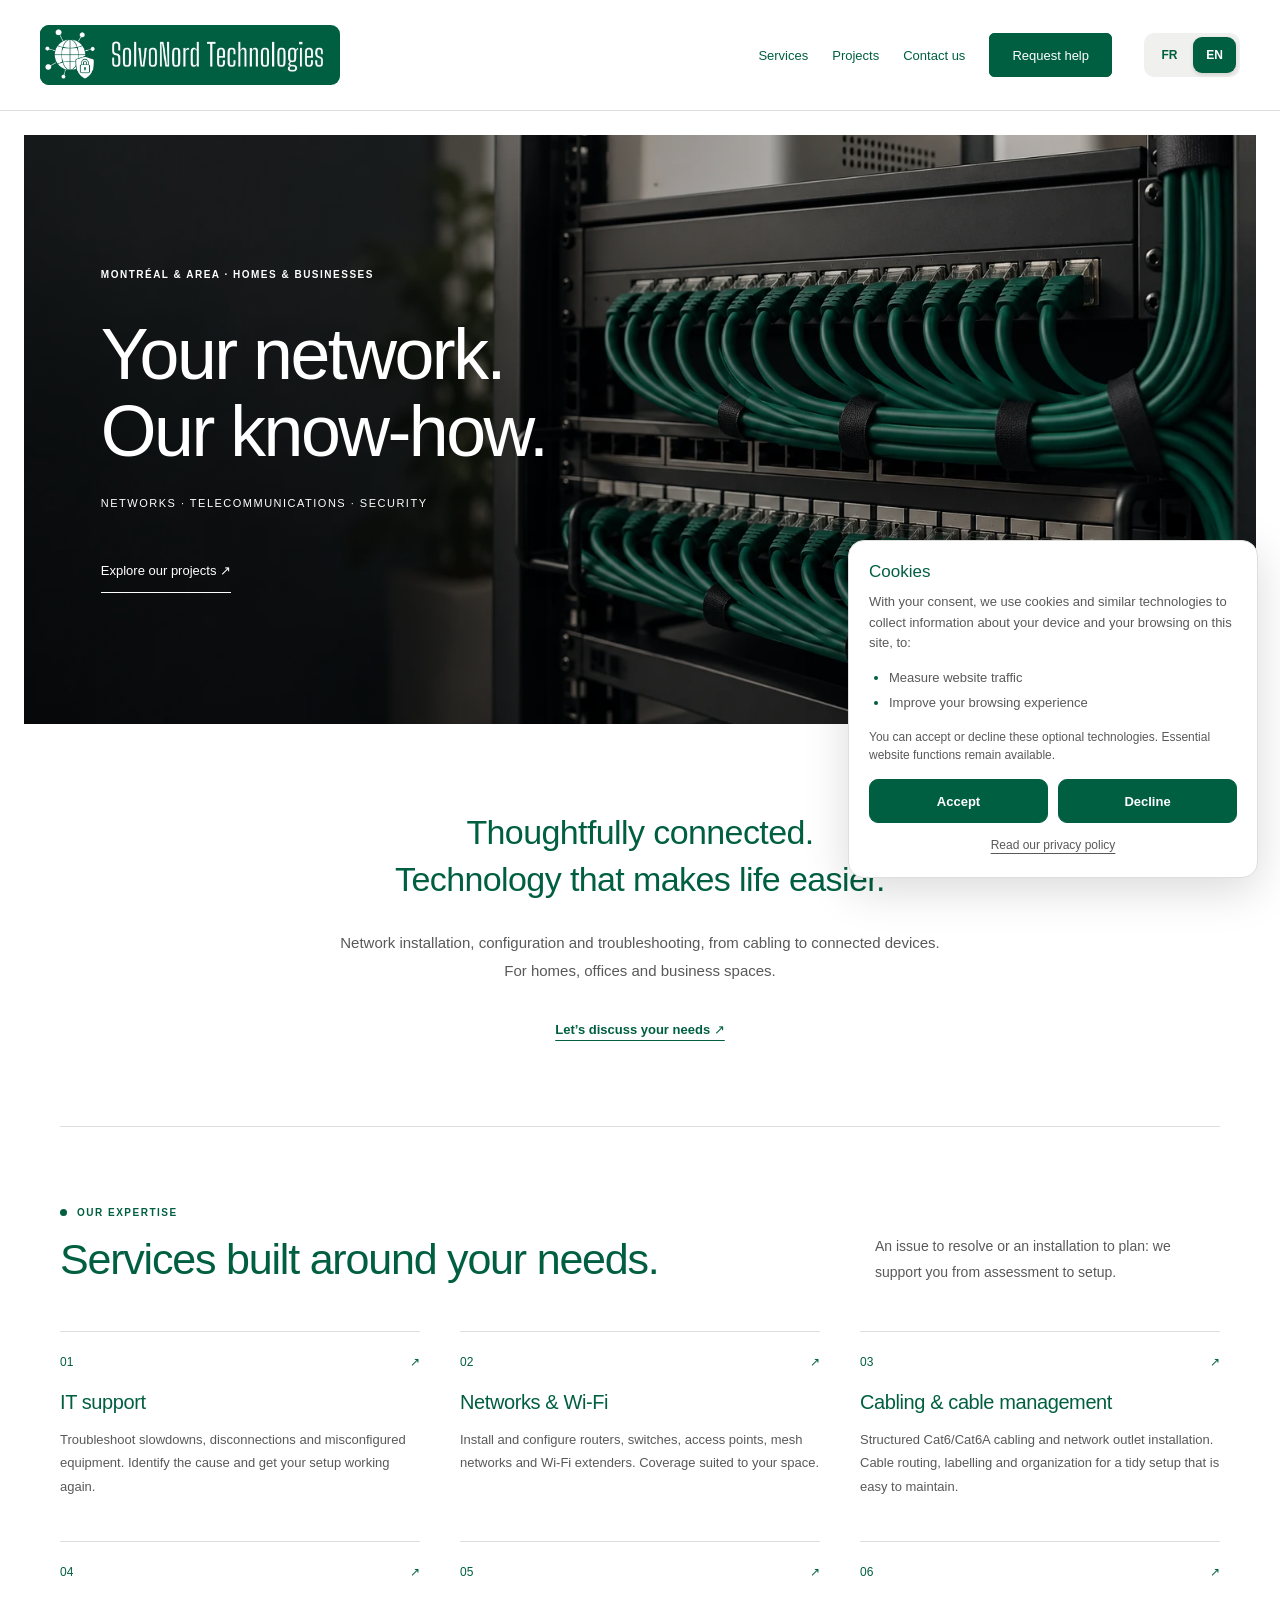
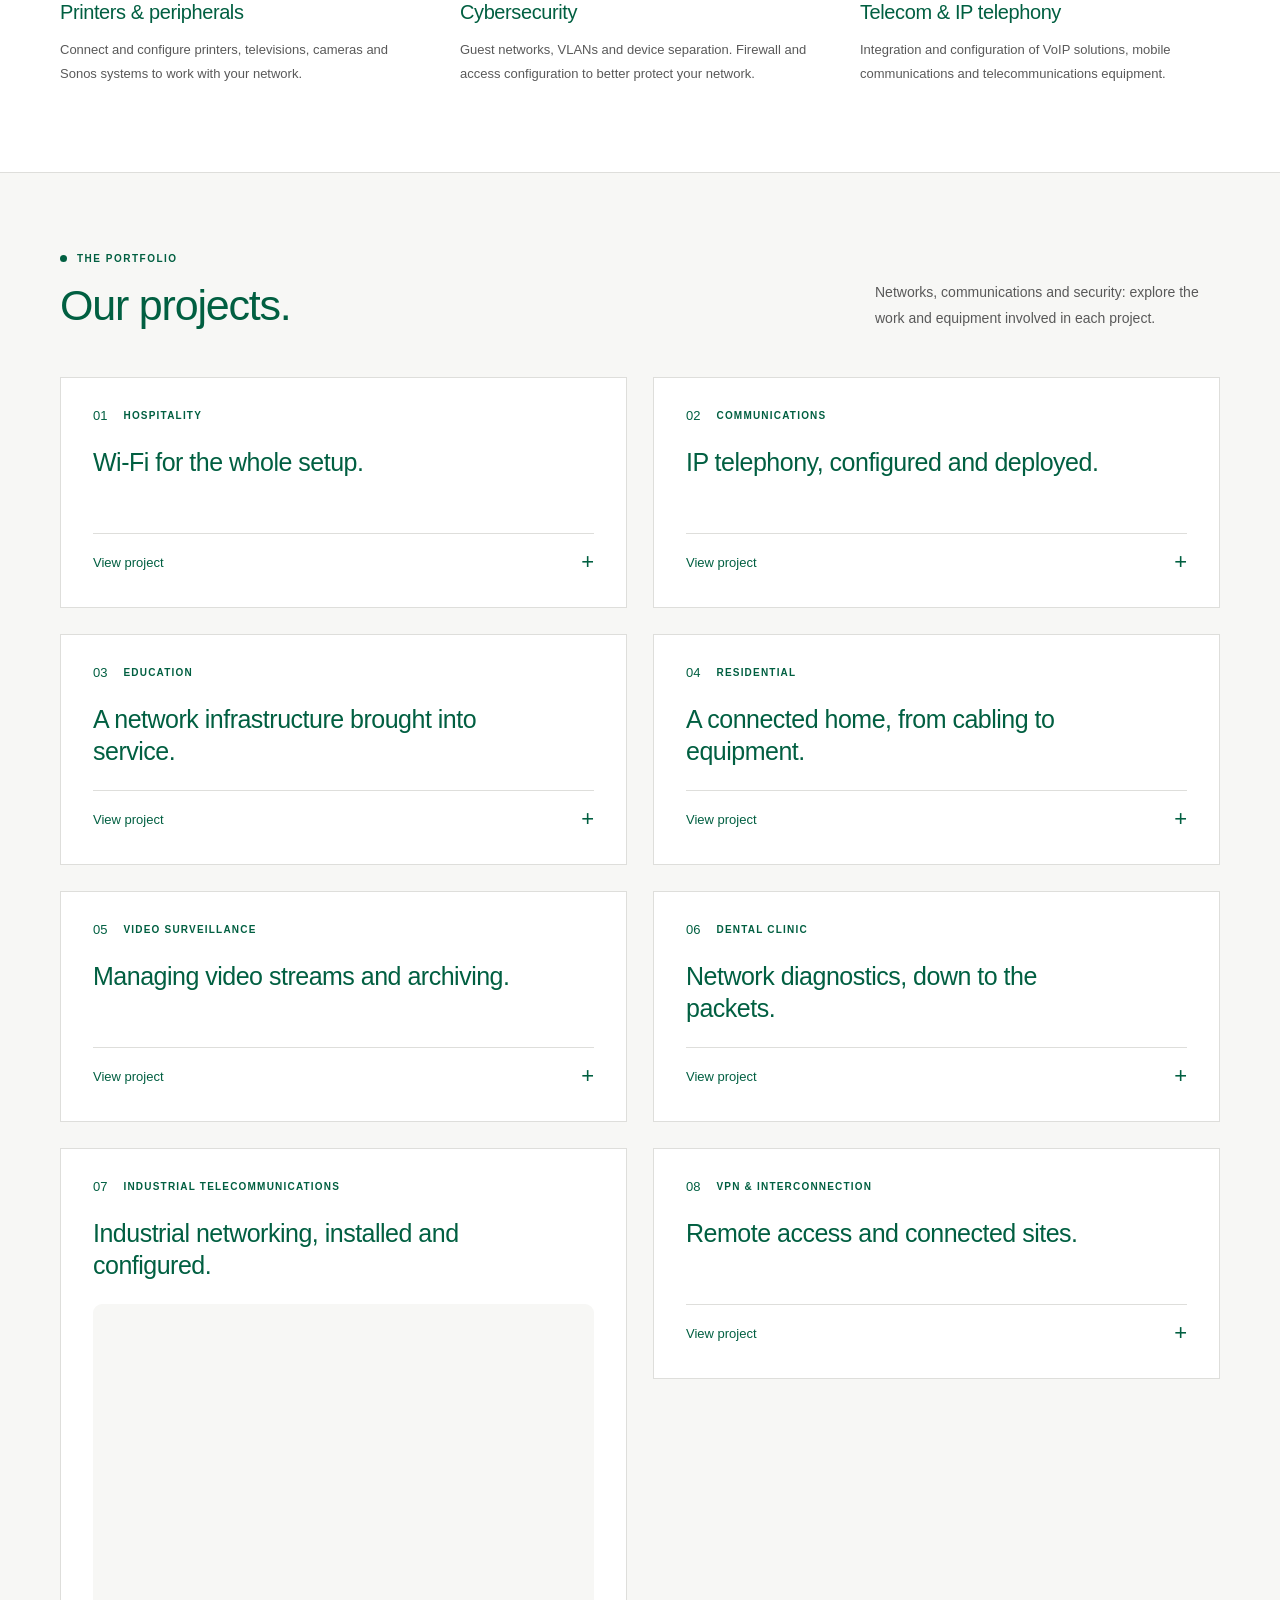
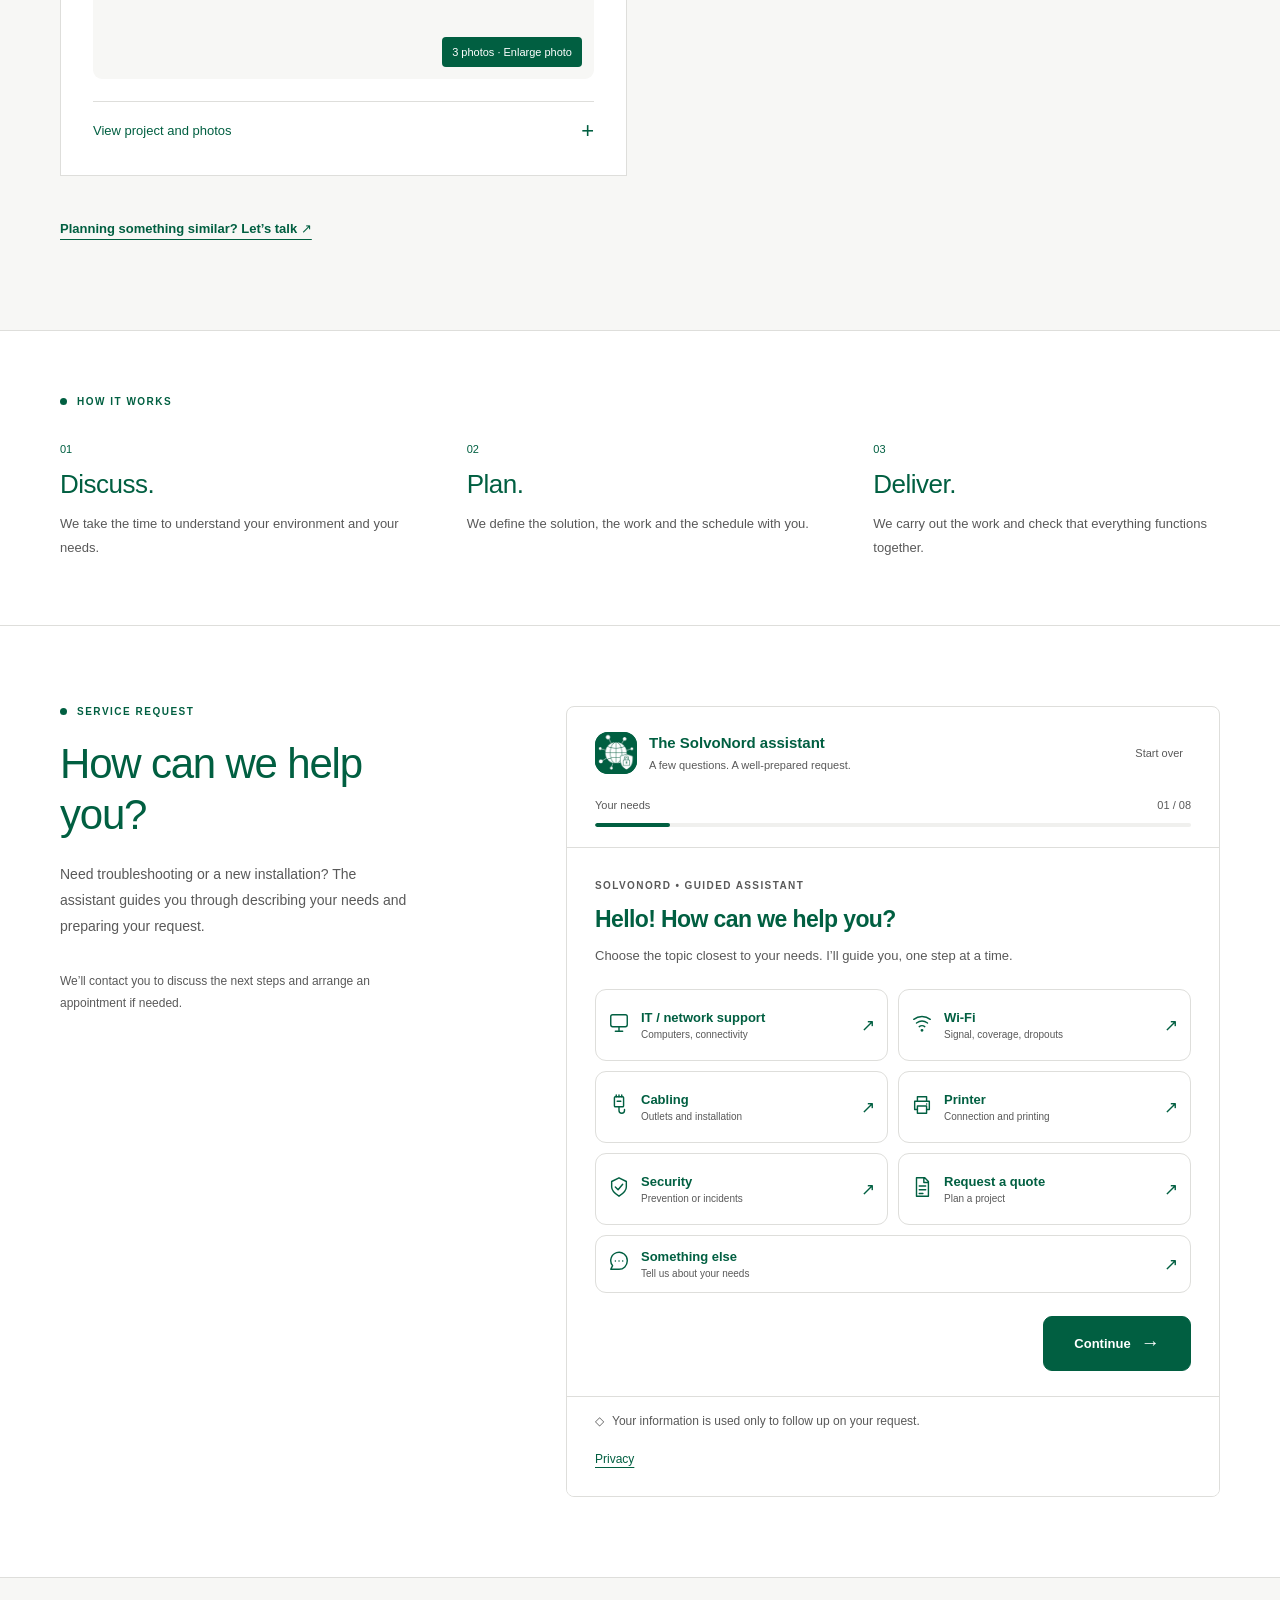
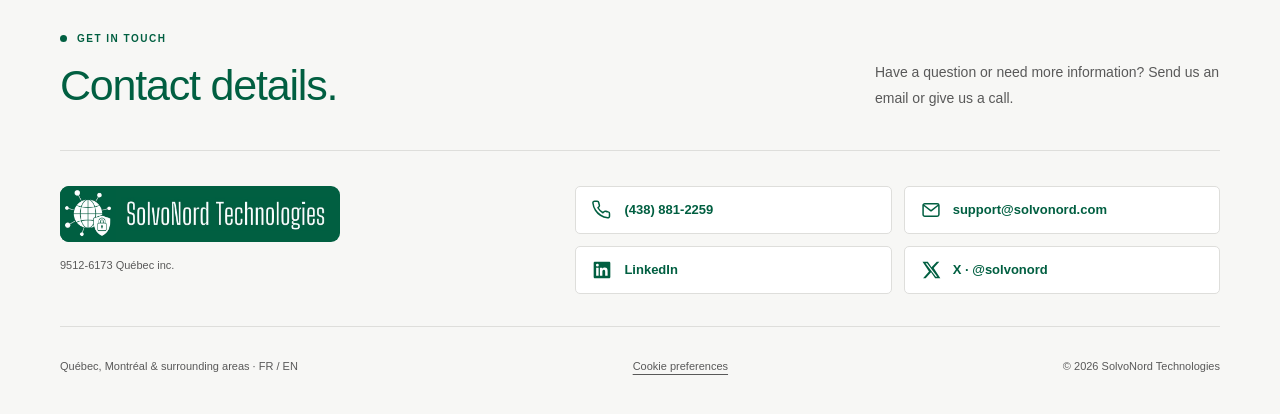
==== commit b00ca6ee: "Unify contact buttons and link the SolvoNord X profile" ====
--- a/index.html
+++ b/index.html
@@ -16,7 +16,7 @@
   <link rel="icon" href="./assistant/mark.svg?v=20261013-approved" type="image/svg+xml">
   <link rel="stylesheet" href="./assistant/brand.css?v=20261013-unified">
   <link rel="stylesheet" href="./assistant/styles.css?v=20261013-clean-logo">
-  <link rel="stylesheet" href="./site.css?v=20261014-contact">
+  <link rel="stylesheet" href="./site.css?v=20261014-contact-buttons">
   <link rel="stylesheet" href="./analytics.css?v=20261013-privacy">
   <script src="./assistant/config.js?v=20261014-support-active" defer></script>
   <script src="./assistant/content.js?v=20261014-field-contact" defer></script>
@@ -85,15 +85,12 @@
   <footer id="contact" class="site-footer" aria-labelledby="contact-title"><div class="site-container">
     <div class="contact-heading"><div><span class="eyebrow" data-site="contactEyebrow">NOUS JOINDRE</span><h2 id="contact-title" data-site="contactTitle">Nos coordonnées.</h2></div><p data-site="contactText">Une question ou besoin d’un renseignement? Écrivez-nous ou appelez-nous.</p></div>
     <div class="footer-main">
-      <div class="footer-identity"><a class="brand brand-full" href="#accueil" aria-label="SolvoNord Technologies"><img class="brand-artwork" src="./assistant/solvonord-logo-horizontal.svg?v=20261013-green" alt="" width="600" height="120" loading="lazy"></a><span class="company-name">9512-6173 Québec inc.</span>
-        <div class="footer-socials">
-          <a class="social-link" href="https://www.linkedin.com/in/abdoul-mazide-balde-05a909140" target="_blank" rel="noopener noreferrer"><svg viewBox="0 0 24 24" width="20" height="20" aria-hidden="true" focusable="false"><path fill="currentColor" d="M20.45 2H3.55C2.69 2 2 2.68 2 3.52v16.96C2 21.32 2.69 22 3.55 22h16.9c.86 0 1.55-.68 1.55-1.52V3.52C22 2.68 21.31 2 20.45 2ZM7.93 18.75H4.97V9.2h2.96v9.55ZM6.45 7.9a1.72 1.72 0 1 1 0-3.44 1.72 1.72 0 0 1 0 3.44Zm12.3 10.85h-2.96V14.1c0-1.1-.02-2.53-1.54-2.53-1.54 0-1.78 1.2-1.78 2.45v4.73H9.51V9.2h2.84v1.3h.04c.39-.75 1.36-1.54 2.8-1.54 3 0 3.56 1.98 3.56 4.55v5.24Z"/></svg><span>LinkedIn</span></a>
-          <a class="social-link" href="https://x.com/" target="_blank" rel="noopener noreferrer"><svg viewBox="0 0 24 24" width="20" height="20" aria-hidden="true" focusable="false"><path fill="currentColor" d="M18.9 2H22l-6.77 7.74L23.2 22h-6.24l-4.89-7.4L5.6 22H2.48l7.11-8.13L1.8 2h6.4l4.42 6.77L18.9 2Zm-1.1 18h1.73L7.25 3.89H5.4L17.8 20Z"/></svg><span>X</span></a>
-        </div>
-      </div>
-      <address class="footer-contacts">
-        <a class="footer-contact" href="tel:+14388812259"><span class="footer-label" data-site="phoneLabel">Cellulaire</span><span class="footer-value">(438) 881-2259 <span aria-hidden="true">↗</span></span></a>
-        <a class="footer-contact" href="mailto:support@solvonord.com"><span class="footer-label" data-site="emailLabel">Courriel</span><span class="footer-value">support@solvonord.com <span aria-hidden="true">↗</span></span></a>
+      <div class="footer-identity"><a class="brand brand-full" href="#accueil" aria-label="SolvoNord Technologies"><img class="brand-artwork" src="./assistant/solvonord-logo-horizontal.svg?v=20261013-green" alt="" width="600" height="120" loading="lazy"></a><span class="company-name">9512-6173 Québec inc.</span></div>
+      <address class="footer-contact-links">
+        <a class="contact-link" href="tel:+14388812259"><svg viewBox="0 0 24 24" width="20" height="20" fill="none" stroke="currentColor" stroke-width="1.8" stroke-linecap="round" stroke-linejoin="round" aria-hidden="true" focusable="false"><path d="M21 16.4v3a2 2 0 0 1-2.2 2 19.8 19.8 0 0 1-8.6-3.1 19.4 19.4 0 0 1-6-6 19.8 19.8 0 0 1-3.1-8.7A2 2 0 0 1 3.1 1.4h3a2 2 0 0 1 2 1.7c.13.96.36 1.9.7 2.8a2 2 0 0 1-.45 2.1L7.1 9.3a16 16 0 0 0 6 6l1.3-1.3a2 2 0 0 1 2.1-.45c.9.34 1.84.57 2.8.7a2 2 0 0 1 1.7 2.15Z"/></svg><span>(438) 881-2259</span></a>
+        <a class="contact-link" href="mailto:support@solvonord.com"><svg viewBox="0 0 24 24" width="20" height="20" fill="none" stroke="currentColor" stroke-width="1.8" stroke-linecap="round" stroke-linejoin="round" aria-hidden="true" focusable="false"><rect x="2.5" y="4.5" width="19" height="15" rx="2"/><path d="m3 6 9 7 9-7"/></svg><span>support@solvonord.com</span></a>
+        <a class="contact-link" href="https://www.linkedin.com/in/abdoul-mazide-balde-05a909140" target="_blank" rel="noopener noreferrer"><svg viewBox="0 0 24 24" width="20" height="20" aria-hidden="true" focusable="false"><path fill="currentColor" d="M20.45 2H3.55C2.69 2 2 2.68 2 3.52v16.96C2 21.32 2.69 22 3.55 22h16.9c.86 0 1.55-.68 1.55-1.52V3.52C22 2.68 21.31 2 20.45 2ZM7.93 18.75H4.97V9.2h2.96v9.55ZM6.45 7.9a1.72 1.72 0 1 1 0-3.44 1.72 1.72 0 0 1 0 3.44Zm12.3 10.85h-2.96V14.1c0-1.1-.02-2.53-1.54-2.53-1.54 0-1.78 1.2-1.78 2.45v4.73H9.51V9.2h2.84v1.3h.04c.39-.75 1.36-1.54 2.8-1.54 3 0 3.56 1.98 3.56 4.55v5.24Z"/></svg><span>LinkedIn</span></a>
+        <a class="contact-link" href="https://x.com/solvonord" target="_blank" rel="noopener noreferrer"><svg viewBox="0 0 24 24" width="20" height="20" aria-hidden="true" focusable="false"><path fill="currentColor" d="M18.9 2H22l-6.77 7.74L23.2 22h-6.24l-4.89-7.4L5.6 22H2.48l7.11-8.13L1.8 2h6.4l4.42 6.77L18.9 2Zm-1.1 18h1.73L7.25 3.89H5.4L17.8 20Z"/></svg><span>X · @solvonord</span></a>
       </address>
     </div>
     <div class="footer-meta"><span data-site="footerLocation">Québec, Montréal et environs · FR / EN</span><button type="button" class="analytics-settings" data-analytics-settings data-analytics-copy="settings">Préférences des cookies</button><span>© 2026 SolvoNord Technologies</span></div>
--- a/site.css
+++ b/site.css
@@ -128,16 +128,12 @@
 .footer-identity .brand{max-width:100%;font-size:20px}
 .footer-identity .brand .brand-artwork{width:280px;height:auto;border-radius:9px}
 .company-name{font-size:11px;line-height:1.6}
-.footer-socials{display:flex;flex-wrap:wrap;gap:10px;margin-top:4px}
-.social-link{display:inline-flex;align-items:center;justify-content:center;gap:9px;min-width:44px;min-height:44px;padding:10px 14px;border:1px solid var(--line);border-radius:5px;color:var(--brand);text-decoration:none;font-size:12px;font-weight:600;background:var(--surface)}
-.social-link svg{display:block;flex-shrink:0}
-.social-link:hover{border-color:var(--brand);background:var(--brand);color:var(--on-brand)}
-.social-link:focus-visible{outline:2px solid var(--brand);outline-offset:4px}
-.footer-contacts{display:grid;grid-template-columns:1fr 1.4fr;gap:30px;margin:0;padding-top:8px;font-style:normal}
-.footer-contact{display:flex;flex-direction:column;align-items:flex-start;gap:9px;min-height:60px;text-decoration:none;min-width:0}
-.footer-label{font-size:10px;font-weight:600;letter-spacing:1px;text-transform:uppercase;line-height:1.5}
-.footer-value{font-size:13px;line-height:1.6;color:var(--brand);text-decoration:underline;text-underline-offset:5px;white-space:nowrap}
-.footer-contact:hover .footer-value{text-decoration-thickness:2px}
+.footer-contact-links{display:grid;grid-template-columns:repeat(2,minmax(0,1fr));gap:12px;margin:0;font-style:normal}
+.contact-link{display:flex;align-items:center;gap:12px;min-width:0;min-height:48px;padding:13px 16px;border:1px solid var(--line);border-radius:5px;color:var(--brand);text-decoration:none;font-size:13px;line-height:1.5;font-weight:600;background:var(--surface)}
+.contact-link svg{display:block;flex-shrink:0}
+.contact-link span{overflow-wrap:anywhere}
+.contact-link:hover{border-color:var(--brand);background:var(--brand);color:var(--on-brand)}
+.contact-link:focus-visible{outline:2px solid var(--brand);outline-offset:4px}
 .footer-meta{display:flex;justify-content:space-between;align-items:baseline;flex-wrap:wrap;gap:12px 25px;border-top:1px solid var(--line);margin-top:32px;padding-top:18px;font-size:11px;line-height:1.7}
 @media(hover:hover){.site-nav .nav-request:hover{background:var(--brand);box-shadow:0 0 0 2px white,0 0 0 4px var(--brand)}}
 
@@ -145,7 +141,7 @@
   .header-inner{gap:20px;padding:22px 30px}.site-header .brand-artwork{width:240px}.site-nav{gap:15px}.site-nav .nav-request{padding-inline:14px}
   .site-container{width:calc(100% - 60px)}.section-intro{gap:40px}.service-grid{column-gap:30px}
   .request-layout{gap:40px;grid-template-columns:minmax(0,.7fr) minmax(0,1.3fr)}
-  .footer-main{grid-template-columns:1fr;gap:30px}.footer-contacts{max-width:800px}
+  .footer-main{grid-template-columns:1fr;gap:30px}.footer-contact-links{max-width:800px}
 }
 @media(min-width:801px) and (max-width:1000px){html{scroll-padding-top:170px}.header-inner{display:grid;grid-template-columns:minmax(0,1fr) auto;gap:10px}.site-header .brand{grid-column:1;grid-row:1}.language-picker{grid-column:2;grid-row:1}.site-nav{grid-column:1/-1;grid-row:2;justify-content:space-between}.request-intro{top:170px}}
 @media(max-width:800px){
@@ -173,7 +169,7 @@
   .approach-section{padding:45px 0}.approach-grid{grid-template-columns:1fr;gap:25px}.approach-grid>div{display:grid;grid-template-columns:30px 1fr;column-gap:12px}.approach-grid>div>span{grid-row:1/3;padding-top:5px}.approach-grid h3{margin:0 0 10px}.approach-grid p{grid-column:2}
   .request-intro h2{font-size:33px}.request-layout{width:calc(100% - 30px)}.request-intro{padding-inline:5px}
   .contact-heading{display:block;padding-bottom:25px;margin-bottom:28px}.contact-heading>p{margin-top:18px}.site-footer{padding-top:40px}
-  .footer-contacts{grid-template-columns:1fr;gap:20px;padding-top:0}.footer-contact{min-height:50px;gap:5px}.footer-meta{flex-direction:column;gap:8px}.footer-value{font-size:14px}
+  .footer-contact-links{grid-template-columns:1fr;gap:10px}.footer-meta{flex-direction:column;gap:8px}
 }
 @media(max-width:360px){.header-inner{padding-inline:12px}.site-header .brand-artwork{width:188px}.hero-copy{padding-inline:22px}.hero-copy h1{font-size:30px}.site-nav{gap:5px}.site-nav a{font-size:10px}.site-nav .nav-request{padding-inline:8px}}
 @media(prefers-reduced-motion:reduce){html{scroll-behavior:auto}.project-plus{transition:none}}
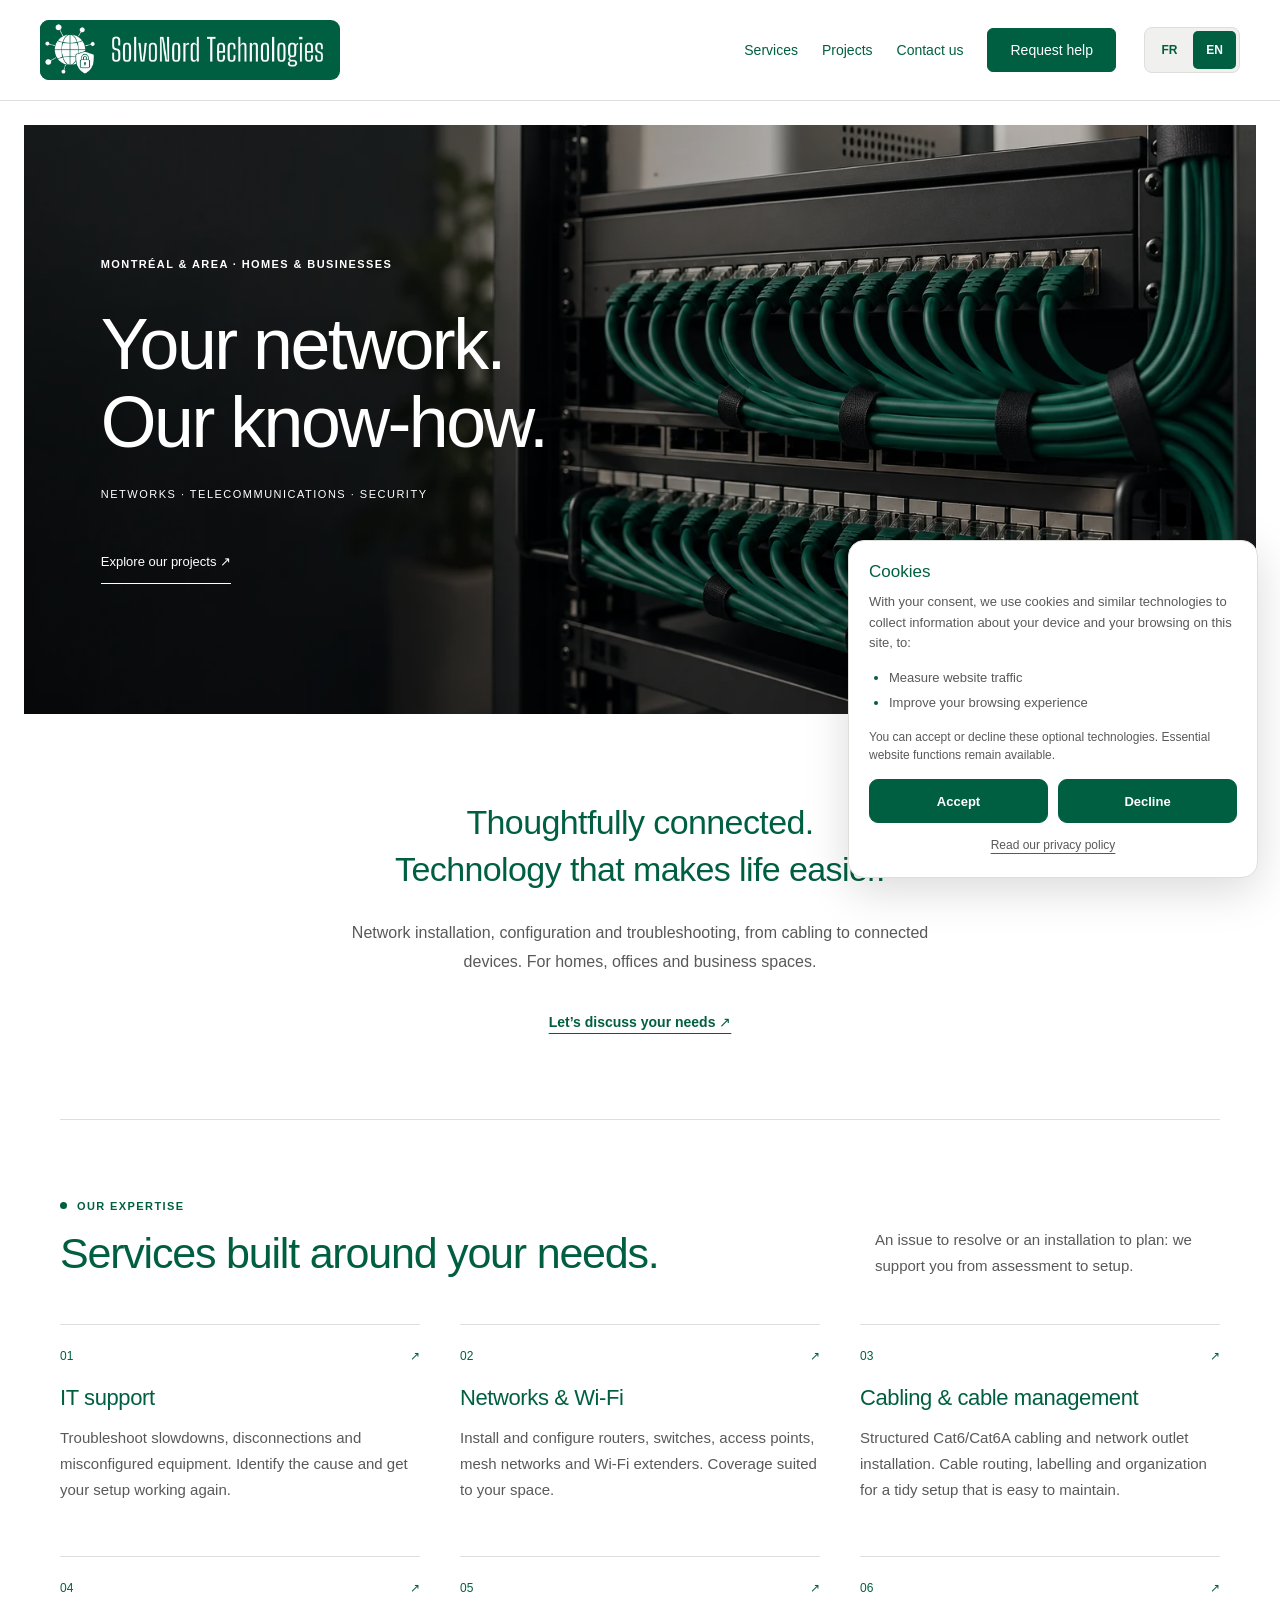
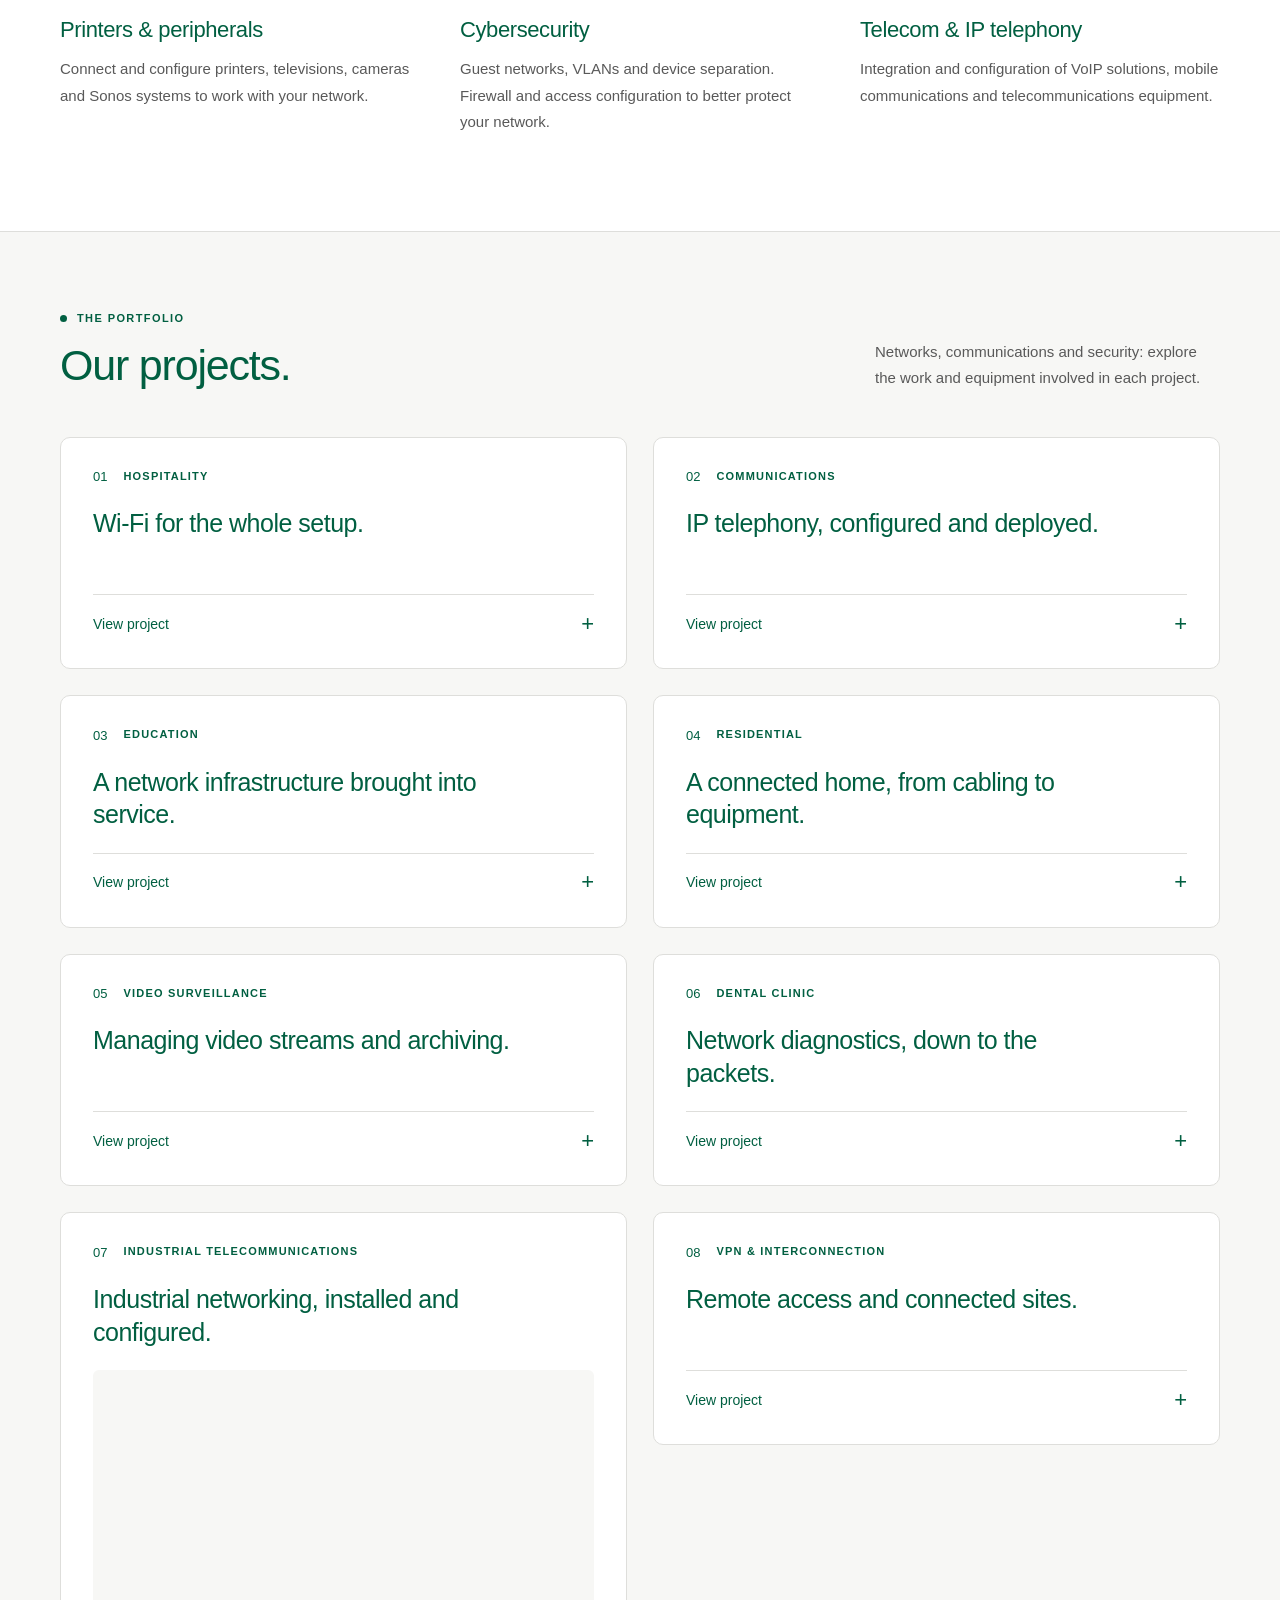
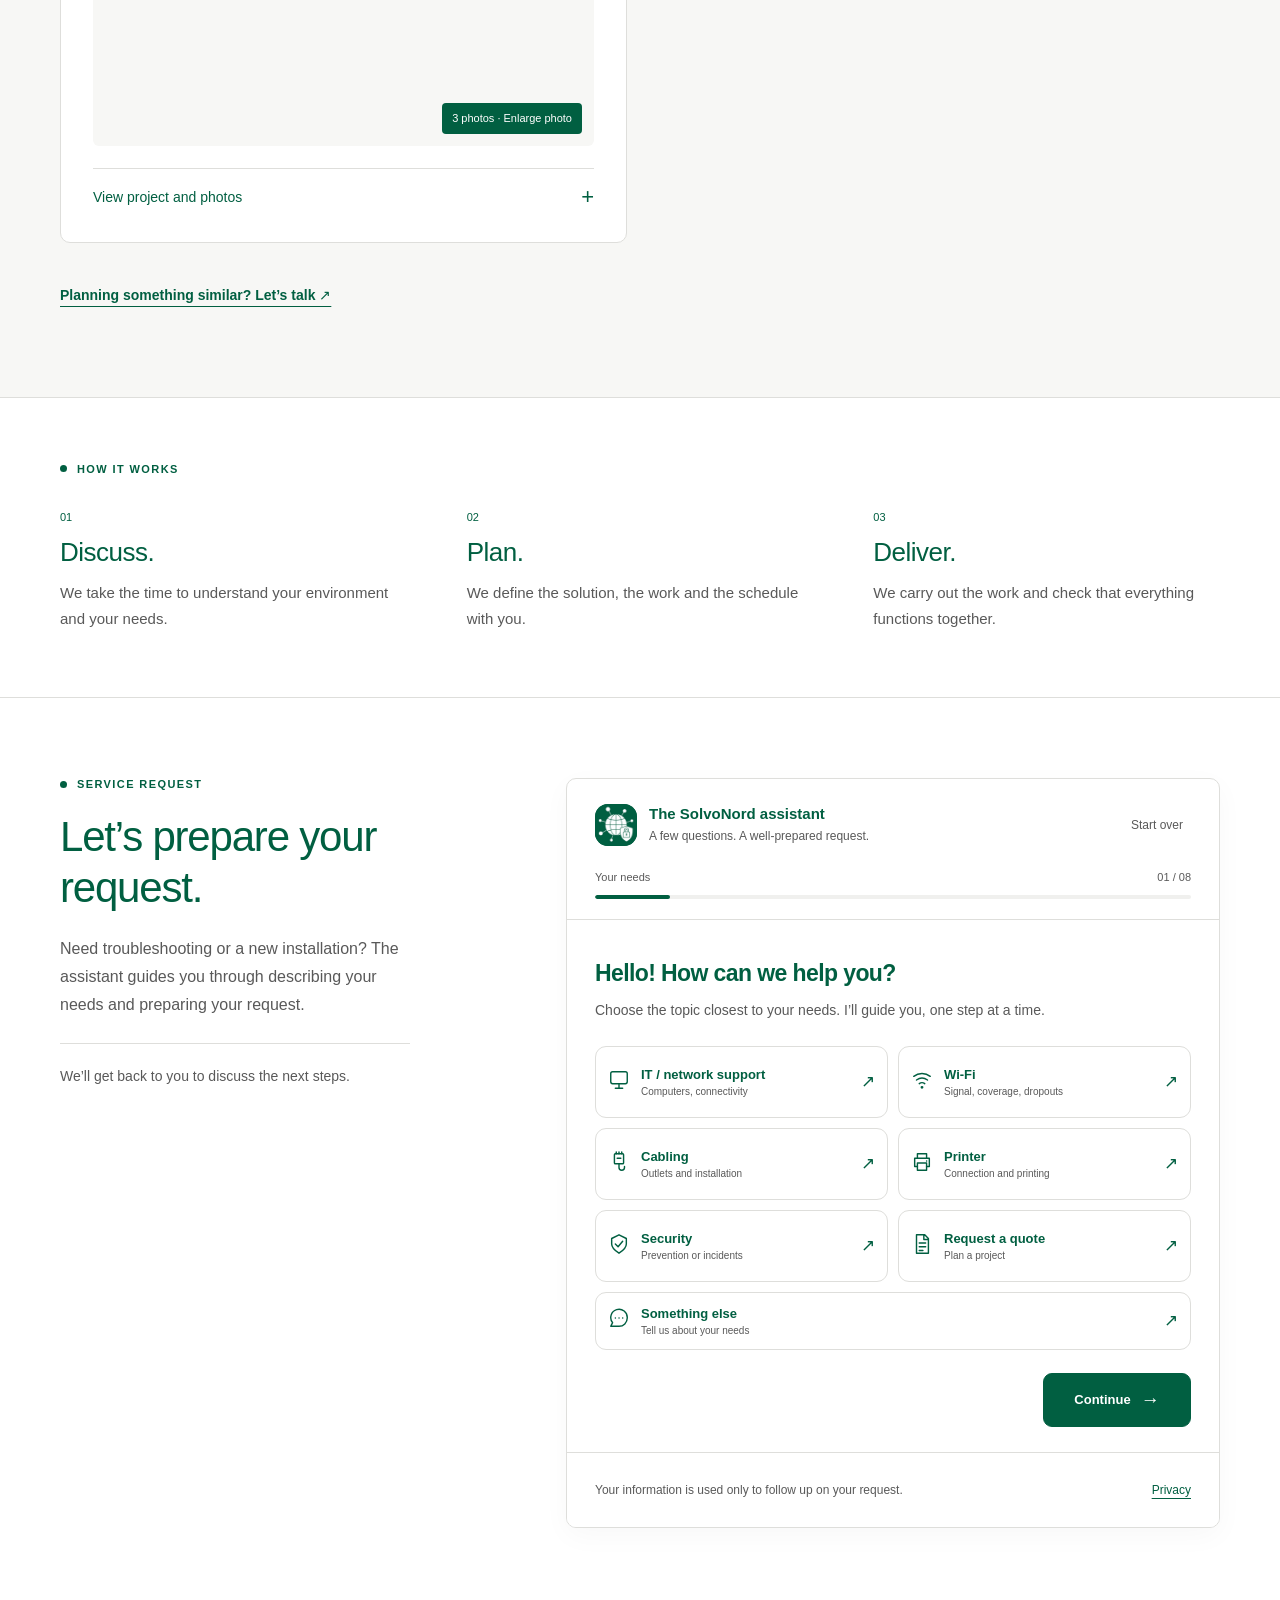
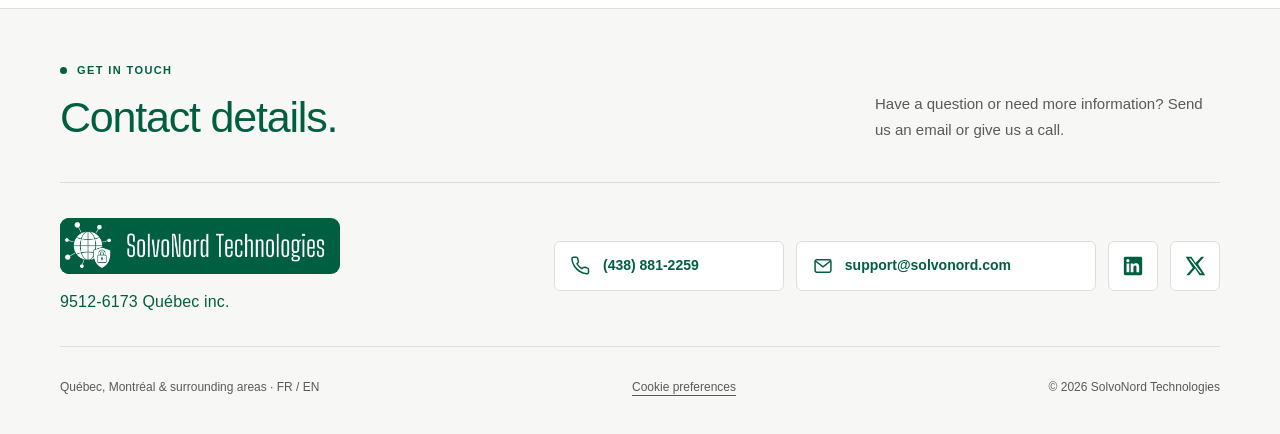
==== commit 1ad05bce: "Refine site typography, mobile navigation and contact presentation" ====
--- a/index.html
+++ b/index.html
@@ -16,11 +16,11 @@
   <link rel="icon" href="./assistant/mark.svg?v=20261013-approved" type="image/svg+xml">
   <link rel="stylesheet" href="./assistant/brand.css?v=20261013-unified">
   <link rel="stylesheet" href="./assistant/styles.css?v=20261013-clean-logo">
-  <link rel="stylesheet" href="./site.css?v=20261014-contact-buttons">
+  <link rel="stylesheet" href="./site.css?v=20261014-refined">
   <link rel="stylesheet" href="./analytics.css?v=20261013-privacy">
   <script src="./assistant/config.js?v=20261014-support-active" defer></script>
   <script src="./assistant/content.js?v=20261014-field-contact" defer></script>
-  <script src="./site.js?v=20261014-contact" defer></script>
+  <script src="./site.js?v=20261014-refined" defer></script>
   <script src="./analytics.js?v=20261014-domain" defer></script>
   <script src="./assistant/app.js?v=20261014-support-active" defer></script>
 </head>
@@ -29,8 +29,9 @@
   <header class="site-header">
     <div class="header-inner">
       <a class="brand" href="#accueil" aria-label="SolvoNord Technologies"><img class="brand-artwork" src="./assistant/solvonord-logo-horizontal.svg?v=20261013-green" alt="" width="600" height="120"></a>
-      <nav class="site-nav" aria-label="Navigation principale / Main navigation"><a href="#services" data-site="navServices">Services</a><a href="#projets" data-site="navProjects">Réalisations</a><a href="#contact" data-site="navContact">Nous joindre</a><a href="#demande" class="nav-request" data-site="navRequest">Demander de l’aide</a></nav>
-      <nav class="language-picker" aria-label="Langue / Language"><button type="button" class="lang" data-lang="fr" lang="fr" aria-label="Français">FR</button><button type="button" class="lang" data-lang="en" lang="en" aria-label="English">EN</button></nav>
+      <button class="menu-toggle" type="button" aria-expanded="false" aria-controls="site-menu"><span data-site="menuLabel">Menu</span><svg viewBox="0 0 24 24" width="20" height="20" aria-hidden="true" focusable="false"><path class="menu-line-top" d="M4 8h16"/><path class="menu-line-bottom" d="M4 16h16"/></svg></button>
+      <div id="site-menu" class="site-menu"><nav class="site-nav" aria-label="Navigation principale / Main navigation"><a href="#services" data-site="navServices">Services</a><a href="#projets" data-site="navProjects">Réalisations</a><a href="#contact" data-site="navContact">Nous joindre</a><a href="#demande" class="nav-request" data-site="navRequest">Demander de l’aide</a></nav>
+      <nav class="language-picker" aria-label="Langue / Language"><button type="button" class="lang" data-lang="fr" lang="fr" aria-label="Français">FR</button><button type="button" class="lang" data-lang="en" lang="en" aria-label="English">EN</button></nav></div>
     </div>
   </header>
   <main>
@@ -61,7 +62,7 @@
     </div></section>
     <section class="approach-section"><div class="site-container"><span class="eyebrow" data-site="approachEyebrow">COMMENT ÇA SE PASSE</span><div class="approach-grid"><div><span>01</span><h3 data-site="approach1Title">Comprendre votre besoin.</h3><p data-site="approach1Text">Un problème à résoudre ou un projet à préparer : décrivez votre environnement, vos usages et vos priorités.</p></div><div><span>02</span><h3 data-site="approach2Title">Définir la solution.</h3><p data-site="approach2Text">Nous précisons les travaux, les équipements et les disponibilités. Vous connaissez le périmètre avant de donner votre accord.</p></div><div><span>03</span><h3 data-site="approach3Title">Réaliser et vérifier.</h3><p data-site="approach3Text">Installation, configuration ou dépannage : nous réalisons l’intervention et vérifions le fonctionnement avec vous.</p></div></div></div></section>
     <section id="demande" class="site-container content-section request-layout">
-      <aside class="request-intro"><span class="eyebrow" data-site="requestEyebrow">DEMANDE DE SERVICE</span><h2 data-site="requestTitle">Comment pouvons-nous vous aider?</h2><p data-site="requestText">Un dépannage ou une installation à prévoir? L’assistant vous guide pour décrire votre besoin et préparer votre demande.</p><p class="request-disclosure" data-site="requestDisclosure">Nous vous contacterons pour discuter de la suite et, au besoin, convenir d’un rendez-vous.</p></aside>
+      <aside class="request-intro"><span class="eyebrow" data-site="requestEyebrow">DEMANDE DE SERVICE</span><h2 data-site="requestTitle">Préparons votre demande.</h2><p data-site="requestText">Un dépannage ou une installation à prévoir? L’assistant vous guide pour décrire votre besoin et préparer votre demande.</p><p class="request-disclosure" data-site="requestDisclosure">Nous vous recontactons pour préciser les prochaines étapes.</p></aside>
           <section class="assistant" aria-labelledby="assistant-title">
       <div class="assistant-head"><div class="avatar" aria-hidden="true"><img src="./assistant/mark.svg?v=20261013-approved" alt="" width="42" height="42"></div><div><h2 id="assistant-title" data-t="assistantTitle"></h2><p data-t="assistantSub"></p></div><button type="button" id="reset" class="text-button" data-t="reset"></button></div>
       <div class="progress-area"><div class="progress-text"><span id="step-label"></span><span id="step-count"></span></div><progress id="progress" max="8" value="1"></progress></div>
@@ -89,8 +90,8 @@
       <address class="footer-contact-links">
         <a class="contact-link" href="tel:+14388812259"><svg viewBox="0 0 24 24" width="20" height="20" fill="none" stroke="currentColor" stroke-width="1.8" stroke-linecap="round" stroke-linejoin="round" aria-hidden="true" focusable="false"><path d="M21 16.4v3a2 2 0 0 1-2.2 2 19.8 19.8 0 0 1-8.6-3.1 19.4 19.4 0 0 1-6-6 19.8 19.8 0 0 1-3.1-8.7A2 2 0 0 1 3.1 1.4h3a2 2 0 0 1 2 1.7c.13.96.36 1.9.7 2.8a2 2 0 0 1-.45 2.1L7.1 9.3a16 16 0 0 0 6 6l1.3-1.3a2 2 0 0 1 2.1-.45c.9.34 1.84.57 2.8.7a2 2 0 0 1 1.7 2.15Z"/></svg><span>(438) 881-2259</span></a>
         <a class="contact-link" href="mailto:support@solvonord.com"><svg viewBox="0 0 24 24" width="20" height="20" fill="none" stroke="currentColor" stroke-width="1.8" stroke-linecap="round" stroke-linejoin="round" aria-hidden="true" focusable="false"><rect x="2.5" y="4.5" width="19" height="15" rx="2"/><path d="m3 6 9 7 9-7"/></svg><span>support@solvonord.com</span></a>
-        <a class="contact-link" href="https://www.linkedin.com/in/abdoul-mazide-balde-05a909140" target="_blank" rel="noopener noreferrer"><svg viewBox="0 0 24 24" width="20" height="20" aria-hidden="true" focusable="false"><path fill="currentColor" d="M20.45 2H3.55C2.69 2 2 2.68 2 3.52v16.96C2 21.32 2.69 22 3.55 22h16.9c.86 0 1.55-.68 1.55-1.52V3.52C22 2.68 21.31 2 20.45 2ZM7.93 18.75H4.97V9.2h2.96v9.55ZM6.45 7.9a1.72 1.72 0 1 1 0-3.44 1.72 1.72 0 0 1 0 3.44Zm12.3 10.85h-2.96V14.1c0-1.1-.02-2.53-1.54-2.53-1.54 0-1.78 1.2-1.78 2.45v4.73H9.51V9.2h2.84v1.3h.04c.39-.75 1.36-1.54 2.8-1.54 3 0 3.56 1.98 3.56 4.55v5.24Z"/></svg><span>LinkedIn</span></a>
-        <a class="contact-link" href="https://x.com/solvonord" target="_blank" rel="noopener noreferrer"><svg viewBox="0 0 24 24" width="20" height="20" aria-hidden="true" focusable="false"><path fill="currentColor" d="M18.9 2H22l-6.77 7.74L23.2 22h-6.24l-4.89-7.4L5.6 22H2.48l7.11-8.13L1.8 2h6.4l4.42 6.77L18.9 2Zm-1.1 18h1.73L7.25 3.89H5.4L17.8 20Z"/></svg><span>X · @solvonord</span></a>
+        <a class="contact-link contact-social" aria-label="Profil LinkedIn" data-site-aria="linkedinLabel" title="LinkedIn" href="https://www.linkedin.com/in/abdoul-mazide-balde-05a909140" target="_blank" rel="noopener noreferrer"><svg viewBox="0 0 24 24" width="20" height="20" aria-hidden="true" focusable="false"><path fill="currentColor" d="M20.45 2H3.55C2.69 2 2 2.68 2 3.52v16.96C2 21.32 2.69 22 3.55 22h16.9c.86 0 1.55-.68 1.55-1.52V3.52C22 2.68 21.31 2 20.45 2ZM7.93 18.75H4.97V9.2h2.96v9.55ZM6.45 7.9a1.72 1.72 0 1 1 0-3.44 1.72 1.72 0 0 1 0 3.44Zm12.3 10.85h-2.96V14.1c0-1.1-.02-2.53-1.54-2.53-1.54 0-1.78 1.2-1.78 2.45v4.73H9.51V9.2h2.84v1.3h.04c.39-.75 1.36-1.54 2.8-1.54 3 0 3.56 1.98 3.56 4.55v5.24Z"/></svg></a>
+        <a class="contact-link contact-social" aria-label="SolvoNord sur X" data-site-aria="xLabel" title="X · @solvonord" href="https://x.com/solvonord" target="_blank" rel="noopener noreferrer"><svg viewBox="0 0 24 24" width="20" height="20" aria-hidden="true" focusable="false"><path fill="currentColor" d="M18.9 2H22l-6.77 7.74L23.2 22h-6.24l-4.89-7.4L5.6 22H2.48l7.11-8.13L1.8 2h6.4l4.42 6.77L18.9 2Zm-1.1 18h1.73L7.25 3.89H5.4L17.8 20Z"/></svg></a>
       </address>
     </div>
     <div class="footer-meta"><span data-site="footerLocation">Québec, Montréal et environs · FR / EN</span><button type="button" class="analytics-settings" data-analytics-settings data-analytics-copy="settings">Préférences des cookies</button><span>© 2026 SolvoNord Technologies</span></div>
--- a/site.css
+++ b/site.css
@@ -1,17 +1,20 @@
 @charset "UTF-8";
 /* A quieter, editorial layout. The shared brand palette remains in brand.css. */
-html{scroll-behavior:smooth;scroll-padding-top:125px}
+html{scroll-behavior:smooth;scroll-padding-top:112px}
 .portfolio-page{background:var(--surface);color:var(--brand)}
 .site-container{width:min(1160px,calc(100% - 80px));margin-inline:auto}
 .site-header{position:sticky;top:0;z-index:10;background:var(--surface);border-bottom:1px solid var(--line)}
-.header-inner{display:flex;align-items:center;gap:32px;max-width:1440px;margin:auto;padding:25px 40px}
+.header-inner{display:flex;align-items:center;gap:28px;max-width:1440px;margin:auto;padding:20px 40px}
+.site-menu{display:flex;align-items:center;gap:28px}
+.menu-toggle{display:none}
 .site-header .brand{margin-right:auto;flex-shrink:0}
 .site-header .brand-artwork{width:300px}
 .site-nav{display:flex;align-items:center;gap:24px;background:none;padding:0}
-.site-nav a{display:inline-flex;align-items:center;min-height:44px;font-size:13px;font-weight:500;text-decoration:none;white-space:nowrap}
+.site-nav a{display:inline-flex;align-items:center;min-height:44px;font-size:14px;font-weight:500;text-decoration:none;white-space:nowrap}
 .site-nav a:hover{text-decoration:underline;text-underline-offset:6px}
-.site-nav .nav-request{background:var(--brand);color:var(--on-brand);border:1px solid var(--brand);padding:10px 22px;border-radius:5px}
-.language-picker{flex-shrink:0}
+.site-nav .nav-request{background:var(--brand);color:var(--on-brand);border:1px solid var(--brand);padding:10px 22px;border-radius:6px}
+.language-picker{flex-shrink:0;padding:3px;border:1px solid var(--line);border-radius:8px}
+.language-picker .lang{min-height:38px;border-radius:5px;box-shadow:none}
 .site-skip{position:fixed;top:0;left:20px;clip-path:inset(100%);width:1px;height:1px;overflow:hidden;z-index:150}
 .site-skip:focus{clip-path:none;width:auto;height:auto;background:var(--surface);padding:15px}
 
@@ -30,32 +33,32 @@
 .hero-copy a:focus-visible{outline-color:white}
 .intro-section{text-align:center;padding:85px 0 75px;max-width:780px}
 .intro-lead{font-size:clamp(25px,3vw,34px);line-height:1.4;letter-spacing:-.6px;white-space:pre-line;margin:0 0 25px}
-.intro-description{font-size:15px;line-height:1.85;color:var(--muted);max-width:620px;margin:0 auto 23px}
-.portfolio-link{display:inline-flex;align-items:center;min-height:44px;font-size:13px;font-weight:600;text-underline-offset:6px}
+.intro-description{font-size:16px;line-height:1.8;color:var(--muted);max-width:620px;margin:0 auto 23px}
+.portfolio-link{display:inline-flex;align-items:center;min-height:44px;font-size:14px;font-weight:600;text-underline-offset:6px}
 
 .content-section{padding-block:80px}
 .portfolio-page h2{font-size:clamp(32px,3.5vw,43px);font-weight:400;line-height:1.2;letter-spacing:-1.2px;margin:16px 0 0}
 .section-intro{display:flex;justify-content:space-between;gap:55px;align-items:end;margin-bottom:45px}
 .section-intro>div{max-width:620px}
-.section-intro>p{font-size:14px;line-height:1.85;color:var(--muted);max-width:345px;margin:0}
-.portfolio-page .eyebrow{font-size:10px;font-weight:600;letter-spacing:1.5px}
+.section-intro>p{font-size:15px;line-height:1.75;color:var(--muted);max-width:345px;margin:0}
+.portfolio-page .eyebrow{font-size:11px;font-weight:600;letter-spacing:1.4px}
 #services{border-top:1px solid var(--line)}
 .service-grid{display:grid;grid-template-columns:repeat(3,minmax(0,1fr));column-gap:40px;row-gap:36px}
-.site-service{display:block;min-width:0;text-decoration:none;border-top:1px solid var(--line);padding:23px 0 7px}
+.site-service{display:block;min-width:0;text-decoration:none;border-top:1px solid var(--line);padding:24px 0 16px}
 .site-service-head{display:flex;align-items:center;justify-content:space-between;font-size:12px}
-.site-service h3{font-size:20px;font-weight:500;line-height:1.35;letter-spacing:-.4px;margin:20px 0 12px}
-.site-service p{font-size:13px;color:var(--muted);line-height:1.8;margin:0}
+.site-service h3{font-size:22px;font-weight:500;line-height:1.35;letter-spacing:-.4px;margin:20px 0 12px}
+.site-service p{font-size:15px;color:var(--muted);line-height:1.75;margin:0}
 .site-service:hover{border-top-color:var(--brand)}
 .site-service:hover h3{text-decoration:underline;text-decoration-thickness:1px;text-underline-offset:5px}
 
 .projects-section{background:var(--paper);border-block:1px solid var(--line)}
 .project-grid{display:grid;grid-template-columns:repeat(2,minmax(0,1fr));gap:26px;align-items:start}
-.project-item{background:var(--surface);border:1px solid var(--line);padding:30px 32px;min-width:0;scroll-margin-top:135px}
+.project-item{background:var(--surface);border:1px solid var(--line);padding:30px 32px;min-width:0;border-radius:10px;scroll-margin-top:12px}
 .project-top{display:flex;align-items:center;gap:16px}
 .project-number{font-size:13px;font-variant-numeric:tabular-nums}
-.project-sector{font-size:10px;font-weight:600;letter-spacing:1.2px;line-height:1.6}
+.project-sector{font-size:11px;font-weight:600;letter-spacing:1.2px;line-height:1.6}
 .project-item h3{font-size:25px;font-weight:400;line-height:1.3;letter-spacing:-.5px;margin:22px 0;min-height:65px;max-width:440px}
-.project-details{font-size:13px}
+.project-details{font-size:14px}
 .project-toggle{display:flex;align-items:center;justify-content:space-between;gap:20px;min-height:44px;cursor:pointer;list-style:none;border-top:1px solid var(--line);padding-top:14px}
 .project-toggle::-webkit-details-marker{display:none}
 .project-toggle:hover .when-closed,.project-toggle:hover .when-open{text-decoration:underline;text-underline-offset:4px}
@@ -65,14 +68,14 @@
 .project-details[open] .when-open{display:inline}
 .project-details[open] .when-closed{display:none}
 .project-details[open] .project-plus{transform:rotate(45deg)}
-.project-body>p{font-size:13px;color:var(--muted);line-height:1.85;margin:20px 0}
+.project-body>p{font-size:15px;color:var(--muted);line-height:1.75;margin:20px 0}
 .project-tags{display:flex;flex-wrap:wrap;gap:7px}
-.project-tags span{font-size:10px;line-height:1.5;background:var(--paper);border:1px solid var(--line);padding:5px 9px}
+.project-tags span{font-size:12px;line-height:1.5;background:var(--paper);border:1px solid var(--line);padding:5px 9px}
 .project-cta{margin-top:30px}
 
 /* Real project photographs: a compact cover, chronological gallery and full-frame viewer. */
 .project-cover,.photo-thumbnail{display:block;position:relative;width:100%;padding:0;border:0;background:var(--paper);color:var(--on-brand);overflow:hidden;cursor:zoom-in}
-.project-cover{margin:0 0 22px}
+.project-cover{margin:0 0 22px;border-radius:6px}
 .project-cover>img{display:block;width:100%;height:auto;aspect-ratio:4/3;object-fit:cover}
 .photo-cover-label{position:absolute;bottom:12px;right:12px;padding:7px 10px;font-size:11px;line-height:1.5;background:var(--brand);color:var(--on-brand);border-radius:4px}
 .project-item.has-photos:has(details[open]){grid-column:1/-1}
@@ -82,6 +85,7 @@
 .project-gallery h4{font-size:18px;font-weight:500;margin:0 0 20px;letter-spacing:-.3px}
 .project-gallery-grid{display:grid;grid-template-columns:repeat(3,minmax(0,1fr));gap:20px;align-items:start}
 .project-photo{min-width:0;margin:0}
+.photo-thumbnail{border-radius:6px}
 .photo-thumbnail>img{display:block;width:100%;height:280px;object-fit:contain}
 .photo-thumbnail:focus-visible,.project-cover:focus-visible{outline:3px solid var(--brand);outline-offset:4px}
 .project-photo figcaption{display:grid;grid-template-columns:24px 1fr;gap:6px 8px;padding-top:15px;font-size:13px;line-height:1.65}
@@ -104,16 +108,23 @@
 .approach-grid{display:grid;grid-template-columns:repeat(3,minmax(0,1fr));gap:60px;margin-top:32px}
 .approach-grid>div>span{font-size:11px}
 .approach-grid h3{font-size:26px;font-weight:400;margin:12px 0;letter-spacing:-.5px}
-.approach-grid p{font-size:13px;line-height:1.85;color:var(--muted);margin:0}
+.approach-grid p{font-size:15px;line-height:1.75;color:var(--muted);margin:0}
 
 .request-layout{display:grid;grid-template-columns:minmax(0,.8fr) minmax(0,1.2fr);gap:70px;align-items:start}
-.request-intro{position:sticky;top:135px}
+.request-intro{position:sticky;top:120px}
 .request-intro h2{font-size:42px;line-height:1.2;margin:22px 0;max-width:390px}
-.request-intro>p{font-size:14px;line-height:1.85;color:var(--muted);max-width:350px}
-.request-intro .request-disclosure{font-size:12px;margin-top:30px}
-.portfolio-page .assistant{border-radius:8px;box-shadow:none;scroll-margin-top:130px}
+.request-intro>p{font-size:16px;line-height:1.75;color:var(--muted);max-width:350px}
+.request-intro .request-disclosure{font-size:14px;margin-top:24px;padding-top:20px;border-top:1px solid var(--line)}
+.portfolio-page .assistant{border-radius:10px;box-shadow:0 8px 28px rgb(0 0 0 / 3%);scroll-margin-top:12px}
+.portfolio-page .assistant-head p,.portfolio-page .text-button{font-size:12px}
+.portfolio-page .bot-message p{font-size:14px;line-height:1.7}
+.portfolio-page .bot-label{display:none}
+.portfolio-page .assistant-foot{display:flex;align-items:center;justify-content:space-between;gap:12px;font-size:12px}
+.portfolio-page .assistant-foot-note{flex:1;min-width:180px}
+.portfolio-page .assistant-foot-note>span[aria-hidden]{display:none}
+.portfolio-page .assistant-foot-links{margin:0}
 .portfolio-page .assistant h2{font-size:15px;font-weight:600;letter-spacing:0;line-height:1.3;margin:0 0 4px}
-.portfolio-page .assistant-head,.portfolio-page #question{scroll-margin-top:145px}
+.portfolio-page .assistant-head,.portfolio-page #question{scroll-margin-top:12px}
 .portfolio-page .dialog-inner h2{font-size:24px;letter-spacing:-.5px}
 .delivery-help{font-size:12px;color:var(--muted);line-height:1.7;margin:2px 0 12px}
 .review-actions .delivery-primary{order:-2}
@@ -122,56 +133,76 @@
 .site-footer{background:var(--paper);border-top:1px solid var(--line);padding:55px 0 25px;color:var(--muted)}
 .contact-heading{display:flex;justify-content:space-between;align-items:end;gap:45px;padding-bottom:38px;margin-bottom:35px;border-bottom:1px solid var(--line)}
 .contact-heading .eyebrow,.contact-heading h2{color:var(--brand)}
-.contact-heading>p{max-width:345px;font-size:14px;line-height:1.85;margin:0}
-.footer-main{display:grid;grid-template-columns:minmax(230px,1fr) minmax(0,1.4fr);gap:55px;align-items:start}
+.contact-heading>p{max-width:345px;font-size:15px;line-height:1.75;margin:0}
+.footer-main{display:grid;grid-template-columns:minmax(280px,1fr) minmax(0,1.5fr);gap:50px;align-items:center}
 .footer-identity{display:flex;flex-direction:column;align-items:flex-start;gap:15px}
 .footer-identity .brand{max-width:100%;font-size:20px}
 .footer-identity .brand .brand-artwork{width:280px;height:auto;border-radius:9px}
-.company-name{font-size:11px;line-height:1.6}
-.footer-contact-links{display:grid;grid-template-columns:repeat(2,minmax(0,1fr));gap:12px;margin:0;font-style:normal}
-.contact-link{display:flex;align-items:center;gap:12px;min-width:0;min-height:48px;padding:13px 16px;border:1px solid var(--line);border-radius:5px;color:var(--brand);text-decoration:none;font-size:13px;line-height:1.5;font-weight:600;background:var(--surface)}
-.contact-link svg{display:block;flex-shrink:0}
+.company-name{font-size:16px;font-weight:500;line-height:1.6;color:var(--brand);letter-spacing:.15px}
+.footer-contact-links{display:flex;flex-wrap:wrap;align-items:center;gap:12px;margin:0;font-style:normal}
+.contact-link{display:flex;align-items:center;gap:12px;min-width:0;min-height:50px;padding:13px 16px;border:1px solid var(--line);border-radius:6px;color:var(--brand);text-decoration:none;font-size:14px;line-height:1.5;font-weight:600;background:var(--surface)}
+.contact-link svg{display:block;flex-shrink:0}
+.contact-link:not(.contact-social){flex:1 1 auto}
+.contact-social{flex:0 0 50px;width:50px;height:50px;justify-content:center;padding:0}
+.contact-social svg{width:22px;height:22px}
 .contact-link span{overflow-wrap:anywhere}
 .contact-link:hover{border-color:var(--brand);background:var(--brand);color:var(--on-brand)}
 .contact-link:focus-visible{outline:2px solid var(--brand);outline-offset:4px}
-.footer-meta{display:flex;justify-content:space-between;align-items:baseline;flex-wrap:wrap;gap:12px 25px;border-top:1px solid var(--line);margin-top:32px;padding-top:18px;font-size:11px;line-height:1.7}
+.footer-meta{display:flex;justify-content:space-between;align-items:baseline;flex-wrap:wrap;gap:12px 25px;border-top:1px solid var(--line);margin-top:32px;padding-top:18px;font-size:12px;line-height:1.7}
 @media(hover:hover){.site-nav .nav-request:hover{background:var(--brand);box-shadow:0 0 0 2px white,0 0 0 4px var(--brand)}}
 
 @media(max-width:1100px){
-  .header-inner{gap:20px;padding:22px 30px}.site-header .brand-artwork{width:240px}.site-nav{gap:15px}.site-nav .nav-request{padding-inline:14px}
+  .header-inner{gap:20px;padding:20px 30px}.site-header .brand-artwork{width:240px}.site-menu{gap:18px}.site-nav{gap:15px}.site-nav .nav-request{padding-inline:14px}
   .site-container{width:calc(100% - 60px)}.section-intro{gap:40px}.service-grid{column-gap:30px}
   .request-layout{gap:40px;grid-template-columns:minmax(0,.7fr) minmax(0,1.3fr)}
-  .footer-main{grid-template-columns:1fr;gap:30px}.footer-contact-links{max-width:800px}
+  .footer-main{grid-template-columns:1fr;gap:28px}.footer-contact-links{max-width:800px}
 }
-@media(min-width:801px) and (max-width:1000px){html{scroll-padding-top:170px}.header-inner{display:grid;grid-template-columns:minmax(0,1fr) auto;gap:10px}.site-header .brand{grid-column:1;grid-row:1}.language-picker{grid-column:2;grid-row:1}.site-nav{grid-column:1/-1;grid-row:2;justify-content:space-between}.request-intro{top:170px}}
+
+@media(max-width:960px){
+  html{scroll-padding-top:100px}
+  .header-inner{position:relative;flex-wrap:wrap;padding-block:16px}
+  .site-header .brand{margin-right:auto;min-width:0}
+  .site-menu{flex:1 1 100%;display:grid;gap:18px}
+  .site-nav{display:grid;grid-template-columns:1fr;gap:6px}
+  .site-nav a{font-size:15px;min-height:46px;padding:8px 12px;border-radius:6px}
+  .site-nav .nav-request{justify-content:center;margin-top:4px;padding:12px}
+  .language-picker{justify-self:start}
+  .navigation-ready .menu-toggle{display:inline-flex;align-items:center;gap:10px;padding:10px 12px;min-height:44px;border:1px solid var(--line);background:var(--surface);color:var(--brand);font-size:13px;border-radius:6px}
+  .menu-toggle svg{stroke:currentColor;stroke-width:1.7;stroke-linecap:round;fill:none}
+  .menu-toggle path{transform-origin:12px 12px}
+  .menu-open .menu-line-top{transform:translateY(4px) rotate(45deg);transform-origin:12px 8px}
+  .menu-open .menu-line-bottom{transform:translateY(-4px) rotate(-45deg);transform-origin:12px 16px}
+  .navigation-ready .site-menu{display:none;position:absolute;top:100%;left:0;right:0;padding:16px 24px 24px;background:var(--surface);border-bottom:1px solid var(--line);box-shadow:0 14px 20px rgb(0 0 0 / 5%);max-height:calc(100dvh - 90px);overflow:auto}
+  .navigation-ready.menu-open .site-menu{display:grid}
+  .request-intro{top:105px}
+}
+
 @media(max-width:800px){
-  html{scroll-padding-top:150px}.header-inner{display:grid;grid-template-columns:minmax(0,1fr) auto;gap:14px;padding:18px 22px}
-  .site-header .brand-artwork{width:240px;max-width:100%}.site-header .brand{order:0;margin-right:0;min-width:0}.language-picker{order:1}
-  .site-nav{order:2;grid-column:1/-1;justify-content:space-between;gap:14px}.site-nav a{font-size:12px;min-height:40px}.site-nav .nav-request{padding:7px 18px}
+  .site-header .brand-artwork{max-width:100%}
   .site-hero{width:calc(100% - 32px);margin-top:16px;min-height:480px}.hero-copy{padding:60px 35px}
   .hero-copy h1{font-size:clamp(40px,7.2vw,60px);letter-spacing:-1.5px}.hero-copy .eyebrow{max-width:310px;font-size:9px}
-  .intro-section{padding:60px 0}.intro-description{font-size:14px}.intro-lead{font-size:28px}
+  .intro-section{padding:60px 0}.intro-description{font-size:16px}.intro-lead{font-size:28px}
   .content-section{padding-block:60px}.section-intro{display:block;margin-bottom:30px}.section-intro>p{max-width:580px;margin-top:22px}
-  .service-grid{grid-template-columns:repeat(2,minmax(0,1fr));gap:30px}.site-service h3{font-size:19px}
-  .project-grid{gap:20px}.project-item{padding:25px}.project-item h3{font-size:22px;min-height:86px}.project-sector{font-size:9px;letter-spacing:.8px}
+  .service-grid{grid-template-columns:repeat(2,minmax(0,1fr));gap:30px}.site-service h3{font-size:21px}
+  .project-grid{gap:20px}.project-item{padding:25px}.project-item h3{font-size:22px;min-height:86px}.project-sector{font-size:11px;letter-spacing:.8px}
   .approach-grid{gap:28px}.approach-grid h3{font-size:24px}
   .request-layout{grid-template-columns:1fr;gap:30px}.request-intro{position:static}.request-intro h2{font-size:36px;max-width:none}.request-intro>p{max-width:580px}.request-intro .request-disclosure{margin-top:16px}
-  .portfolio-page .assistant-head,.portfolio-page #question,.project-item{scroll-margin-top:165px}
+  .portfolio-page .assistant-head,.portfolio-page #question,.project-item{scroll-margin-top:12px}
 }
 @media(max-width:520px){
-  .header-inner{padding:15px 18px;gap:12px}.site-header .brand-artwork{width:220px}.language-picker{margin-left:auto}.site-nav{gap:8px}.site-nav a{font-size:11px}
+  .header-inner{padding:16px 20px;gap:12px}.site-header .brand-artwork{width:210px}
   .site-container{width:calc(100% - 40px)}.site-hero{min-height:470px}.hero-copy{padding:55px 26px}.hero-image{object-position:57% center}
   .site-hero::after{background:rgb(0 0 0 / 43%)}.hero-copy h1{font-size:clamp(32px,8.8vw,44px);max-width:310px;letter-spacing:-1px}
   .hero-signature{max-width:220px;font-size:10px;line-height:1.9;letter-spacing:1px}.hero-link{font-size:12px}.hero-caption{font-size:9px;right:12px}
   .intro-lead{font-size:25px;white-space:normal}.intro-section{padding:50px 0}.content-section{padding-block:50px}
-  .service-grid{grid-template-columns:1fr;gap:22px}.site-service{padding-top:18px}.site-service h3{font-size:21px;margin:13px 0 10px}.site-service p{font-size:13px}
-  .project-grid{grid-template-columns:1fr;gap:18px}.project-item{padding:24px}.project-item h3{min-height:0;font-size:24px}.project-sector{font-size:10px}
+  .service-grid{grid-template-columns:1fr;gap:22px}.site-service{padding-top:18px}.site-service h3{font-size:21px;margin:13px 0 10px}.site-service p{font-size:15px}
+  .project-grid{grid-template-columns:1fr;gap:18px}.project-item{padding:24px}.project-item h3{min-height:0;font-size:24px}.project-sector{font-size:11px}
   .approach-section{padding:45px 0}.approach-grid{grid-template-columns:1fr;gap:25px}.approach-grid>div{display:grid;grid-template-columns:30px 1fr;column-gap:12px}.approach-grid>div>span{grid-row:1/3;padding-top:5px}.approach-grid h3{margin:0 0 10px}.approach-grid p{grid-column:2}
   .request-intro h2{font-size:33px}.request-layout{width:calc(100% - 30px)}.request-intro{padding-inline:5px}
   .contact-heading{display:block;padding-bottom:25px;margin-bottom:28px}.contact-heading>p{margin-top:18px}.site-footer{padding-top:40px}
-  .footer-contact-links{grid-template-columns:1fr;gap:10px}.footer-meta{flex-direction:column;gap:8px}
+  .footer-contact-links{gap:10px}.contact-link:not(.contact-social){flex:1 1 100%}.footer-meta{flex-direction:column;gap:8px}
 }
-@media(max-width:360px){.header-inner{padding-inline:12px}.site-header .brand-artwork{width:188px}.hero-copy{padding-inline:22px}.hero-copy h1{font-size:30px}.site-nav{gap:5px}.site-nav a{font-size:10px}.site-nav .nav-request{padding-inline:8px}}
+@media(max-width:360px){.header-inner{padding-inline:16px}.site-header .brand-artwork{width:164px}.hero-copy{padding-inline:22px}.hero-copy h1{font-size:32px}.company-name{font-size:15px}}
 @media(prefers-reduced-motion:reduce){html{scroll-behavior:auto}.project-plus{transition:none}}
 .project-item.has-photos{scroll-margin-top:16px}
 .project-item.has-photos .project-body>p{max-width:850px}
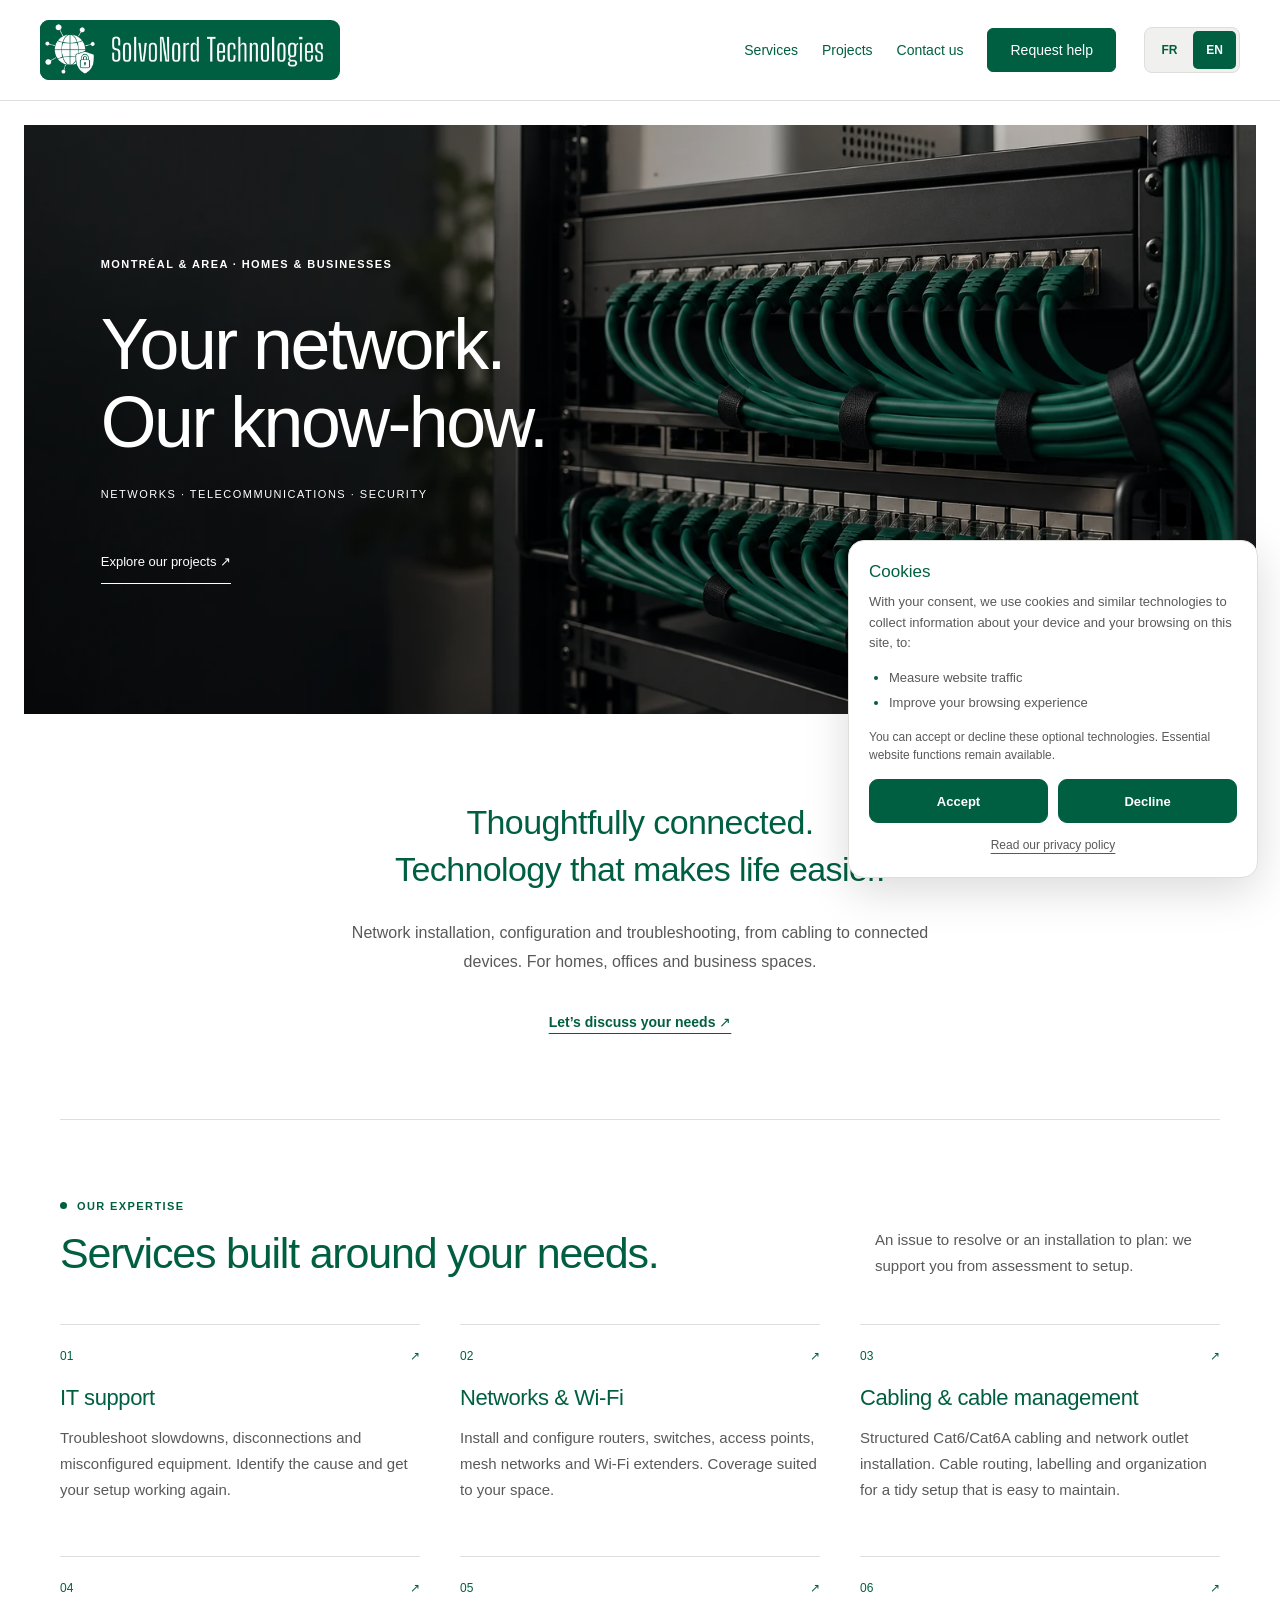
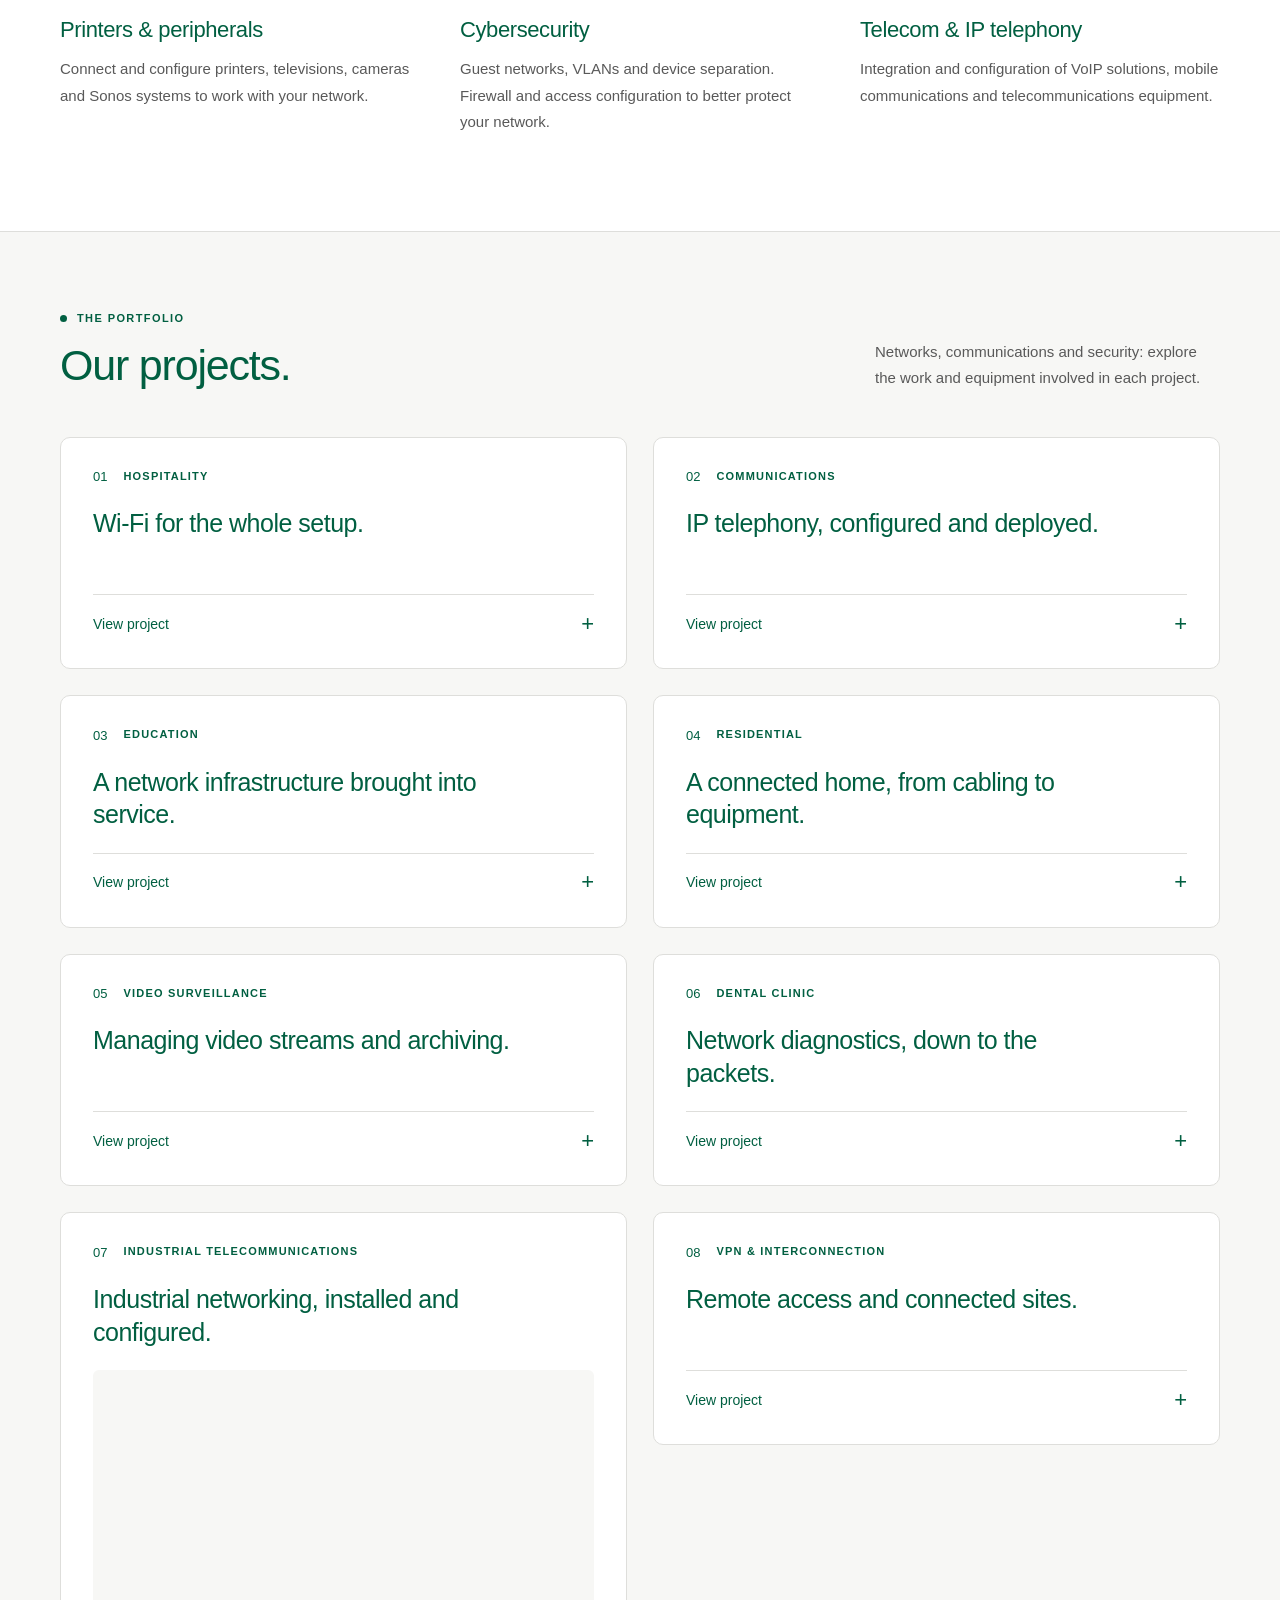
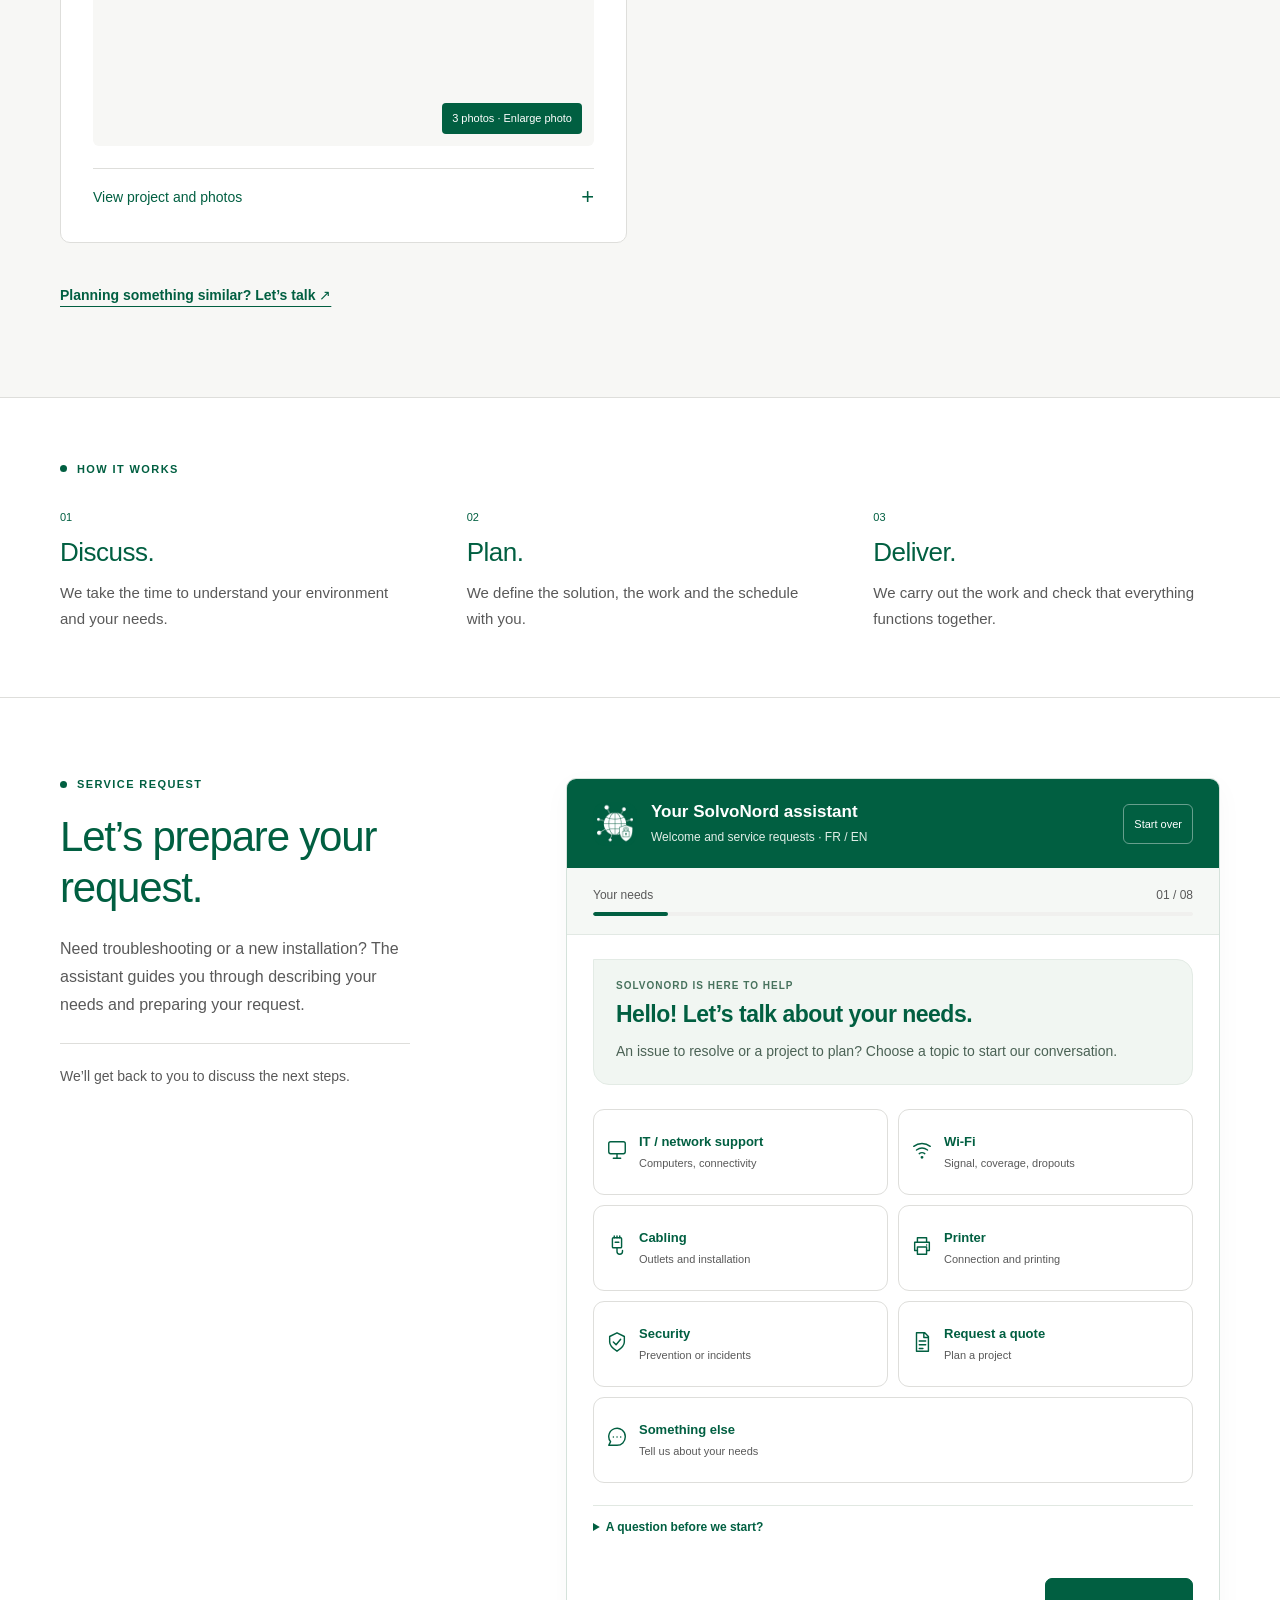
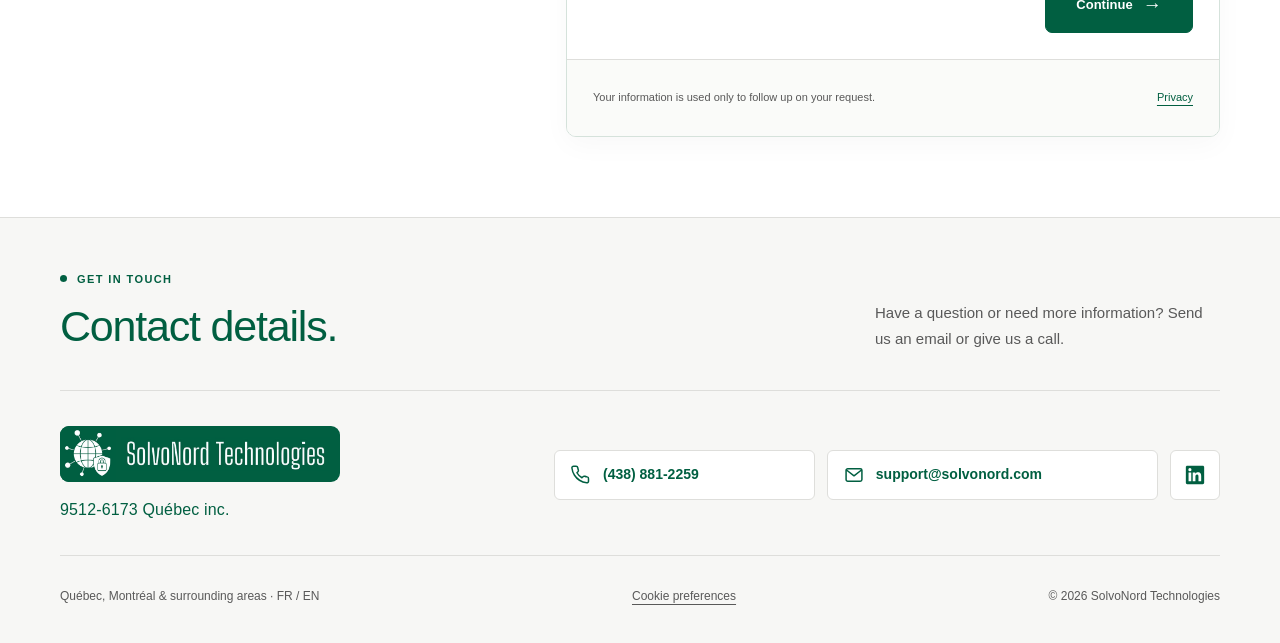
==== commit 2797c179: "Refresh bilingual guided chat and Outlook signature; remove X profile" ====
--- a/index.html
+++ b/index.html
@@ -19,10 +19,11 @@
   <link rel="stylesheet" href="./site.css?v=20261014-refined">
   <link rel="stylesheet" href="./analytics.css?v=20261013-privacy">
   <script src="./assistant/config.js?v=20261014-support-active" defer></script>
-  <script src="./assistant/content.js?v=20261014-field-contact" defer></script>
+  <script src="./assistant/content.js?v=20261016-chat" defer></script>
   <script src="./site.js?v=20261014-refined" defer></script>
   <script src="./analytics.js?v=20261014-domain" defer></script>
-  <script src="./assistant/app.js?v=20261014-support-active" defer></script>
+  <script src="./assistant/app.js?v=20261016-chat" defer></script>
+  <link rel="stylesheet" href="./assistant/chat.css?v=20261016-chat">
 </head>
 <body class="portfolio-page">
   <a class="site-skip" href="#demande" data-site="skip">Aller à la demande d’aide</a>
@@ -91,7 +92,6 @@
         <a class="contact-link" href="tel:+14388812259"><svg viewBox="0 0 24 24" width="20" height="20" fill="none" stroke="currentColor" stroke-width="1.8" stroke-linecap="round" stroke-linejoin="round" aria-hidden="true" focusable="false"><path d="M21 16.4v3a2 2 0 0 1-2.2 2 19.8 19.8 0 0 1-8.6-3.1 19.4 19.4 0 0 1-6-6 19.8 19.8 0 0 1-3.1-8.7A2 2 0 0 1 3.1 1.4h3a2 2 0 0 1 2 1.7c.13.96.36 1.9.7 2.8a2 2 0 0 1-.45 2.1L7.1 9.3a16 16 0 0 0 6 6l1.3-1.3a2 2 0 0 1 2.1-.45c.9.34 1.84.57 2.8.7a2 2 0 0 1 1.7 2.15Z"/></svg><span>(438) 881-2259</span></a>
         <a class="contact-link" href="mailto:support@solvonord.com"><svg viewBox="0 0 24 24" width="20" height="20" fill="none" stroke="currentColor" stroke-width="1.8" stroke-linecap="round" stroke-linejoin="round" aria-hidden="true" focusable="false"><rect x="2.5" y="4.5" width="19" height="15" rx="2"/><path d="m3 6 9 7 9-7"/></svg><span>support@solvonord.com</span></a>
         <a class="contact-link contact-social" aria-label="Profil LinkedIn" data-site-aria="linkedinLabel" title="LinkedIn" href="https://www.linkedin.com/in/abdoul-mazide-balde-05a909140" target="_blank" rel="noopener noreferrer"><svg viewBox="0 0 24 24" width="20" height="20" aria-hidden="true" focusable="false"><path fill="currentColor" d="M20.45 2H3.55C2.69 2 2 2.68 2 3.52v16.96C2 21.32 2.69 22 3.55 22h16.9c.86 0 1.55-.68 1.55-1.52V3.52C22 2.68 21.31 2 20.45 2ZM7.93 18.75H4.97V9.2h2.96v9.55ZM6.45 7.9a1.72 1.72 0 1 1 0-3.44 1.72 1.72 0 0 1 0 3.44Zm12.3 10.85h-2.96V14.1c0-1.1-.02-2.53-1.54-2.53-1.54 0-1.78 1.2-1.78 2.45v4.73H9.51V9.2h2.84v1.3h.04c.39-.75 1.36-1.54 2.8-1.54 3 0 3.56 1.98 3.56 4.55v5.24Z"/></svg></a>
-        <a class="contact-link contact-social" aria-label="SolvoNord sur X" data-site-aria="xLabel" title="X · @solvonord" href="https://x.com/solvonord" target="_blank" rel="noopener noreferrer"><svg viewBox="0 0 24 24" width="20" height="20" aria-hidden="true" focusable="false"><path fill="currentColor" d="M18.9 2H22l-6.77 7.74L23.2 22h-6.24l-4.89-7.4L5.6 22H2.48l7.11-8.13L1.8 2h6.4l4.42 6.77L18.9 2Zm-1.1 18h1.73L7.25 3.89H5.4L17.8 20Z"/></svg></a>
       </address>
     </div>
     <div class="footer-meta"><span data-site="footerLocation">Québec, Montréal et environs · FR / EN</span><button type="button" class="analytics-settings" data-analytics-settings data-analytics-copy="settings">Préférences des cookies</button><span>© 2026 SolvoNord Technologies</span></div>
--- a/assistant/chat.css
+++ b/assistant/chat.css
@@ -0,0 +1,36 @@
+/* Shared conversational presentation for the portfolio and standalone assistant. */
+.assistant{border-color:#d5e2db;background:#fff}
+.assistant .assistant-head{padding:22px 26px;background:#015f41;color:#fff;gap:14px}
+.assistant .assistant-head h2{color:#fff;font-size:17px;font-weight:600;margin:0 0 5px}
+.assistant .assistant-head p{color:#e1eee7;font-size:12px;line-height:1.5;margin:0}
+.assistant .avatar{background:transparent;width:44px;height:44px;border-radius:0}
+.assistant .avatar img{display:block;width:44px;height:44px}
+.assistant .assistant-head .text-button{color:#fff;border:1px solid #ffffff66;border-radius:6px;padding:8px 10px;min-height:40px;font-size:11px}
+.assistant .assistant-head button:focus-visible{outline:2px solid white;outline-offset:3px}
+.assistant .progress-area{padding:20px 26px 18px;background:#f5f8f5;border-bottom:1px solid #e2e9e4}
+.assistant .progress-text{font-size:12px;margin-bottom:10px}
+.assistant .progress-text #step-count{font-variant-numeric:tabular-nums}
+.assistant .conversation{padding:24px 26px 26px}
+.assistant .bot-message{background:#f1f6f2;border-radius:0 16px 16px 16px;padding:20px 22px;margin-bottom:24px;border:1px solid #e3ebe5}
+.assistant .bot-message .bot-label{display:block;font-size:10px;letter-spacing:1px;color:#47725d}
+.assistant .bot-message h3{font-size:23px;line-height:1.3;margin:9px 0 10px;color:#015f41;letter-spacing:-.5px}
+.assistant .bot-message p{font-size:14px;line-height:1.7;margin:0;color:#4b6255}
+.assistant .services{gap:10px}
+.assistant .service{padding:15px 12px;min-height:86px;transition:background .15s,border-color .15s}
+.assistant .service strong{font-size:13px;line-height:1.4}
+.assistant .service small{font-size:11px;line-height:1.5}
+.assistant .service .arrow{display:none}
+.assistant .service[aria-pressed=true]{background:#e8f2eb;border-color:#015f41}
+.assistant .navigation{margin-top:22px}
+.assistant .primary,.assistant .secondary{border-radius:7px}
+.assistant .history-details{border:1px solid #dbe6de;border-radius:8px;padding:11px 14px;margin:0 0 20px}
+.assistant .history-details>summary{font-size:12px;min-height:28px;font-weight:600;color:#015f41}
+.assistant .history-entry{border-left:2px solid #9dbfae;border-radius:0;margin:12px 0 0;padding:4px 0 4px 12px;background:none;font-size:12px}
+.chat-help{border-top:1px solid #e1e8e2;margin-top:22px;padding-top:14px;font-size:12px;color:#4b6255}
+.chat-help>summary{min-height:36px;cursor:pointer;font-weight:600;color:#015f41;display:list-item}
+.chat-faq{border-top:1px solid #e1e8e2;padding:10px 0}
+.chat-faq>summary{cursor:pointer;min-height:30px;color:#015f41;font-size:13px}
+.chat-faq p{font-size:13px;line-height:1.7;margin:8px 0;color:#4b6255}
+.assistant .assistant-foot{background:#fafbf9;font-size:11px;padding:16px 26px;line-height:1.6}
+@media(max-width:520px){.assistant .assistant-head{padding:18px 18px;gap:10px;flex-wrap:wrap}.assistant .assistant-head>div:nth-child(2){flex:1;min-width:140px}.assistant .assistant-head h2{font-size:16px}.assistant .assistant-head .text-button{margin-left:54px}.assistant .conversation{padding:20px 18px}.assistant .progress-area{padding:18px}.assistant .bot-message{padding:17px}.assistant .bot-message h3{font-size:22px}.assistant .service{min-height:94px;align-items:flex-start}.assistant .service svg{width:20px;height:20px}.assistant .assistant-foot{padding:15px 18px}}
+@media(prefers-reduced-motion:reduce){.assistant .service{transition:none}}
